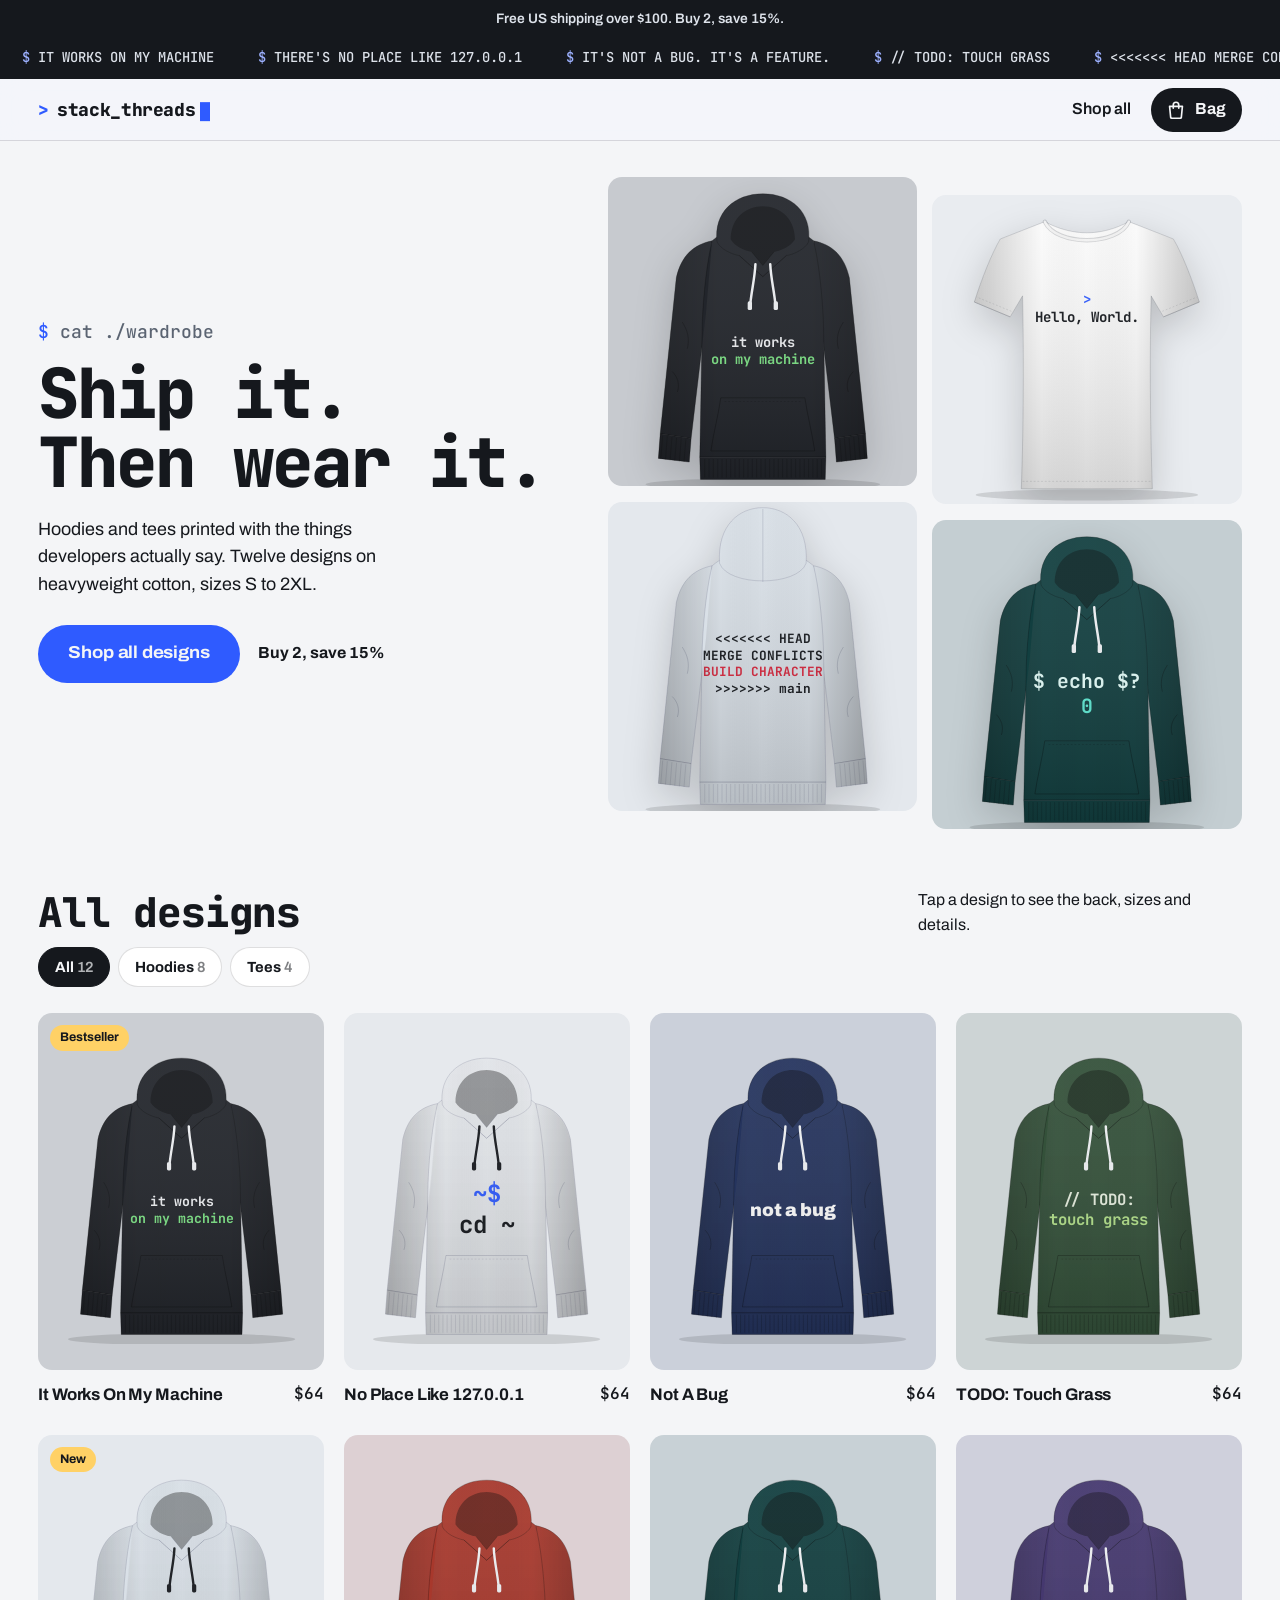
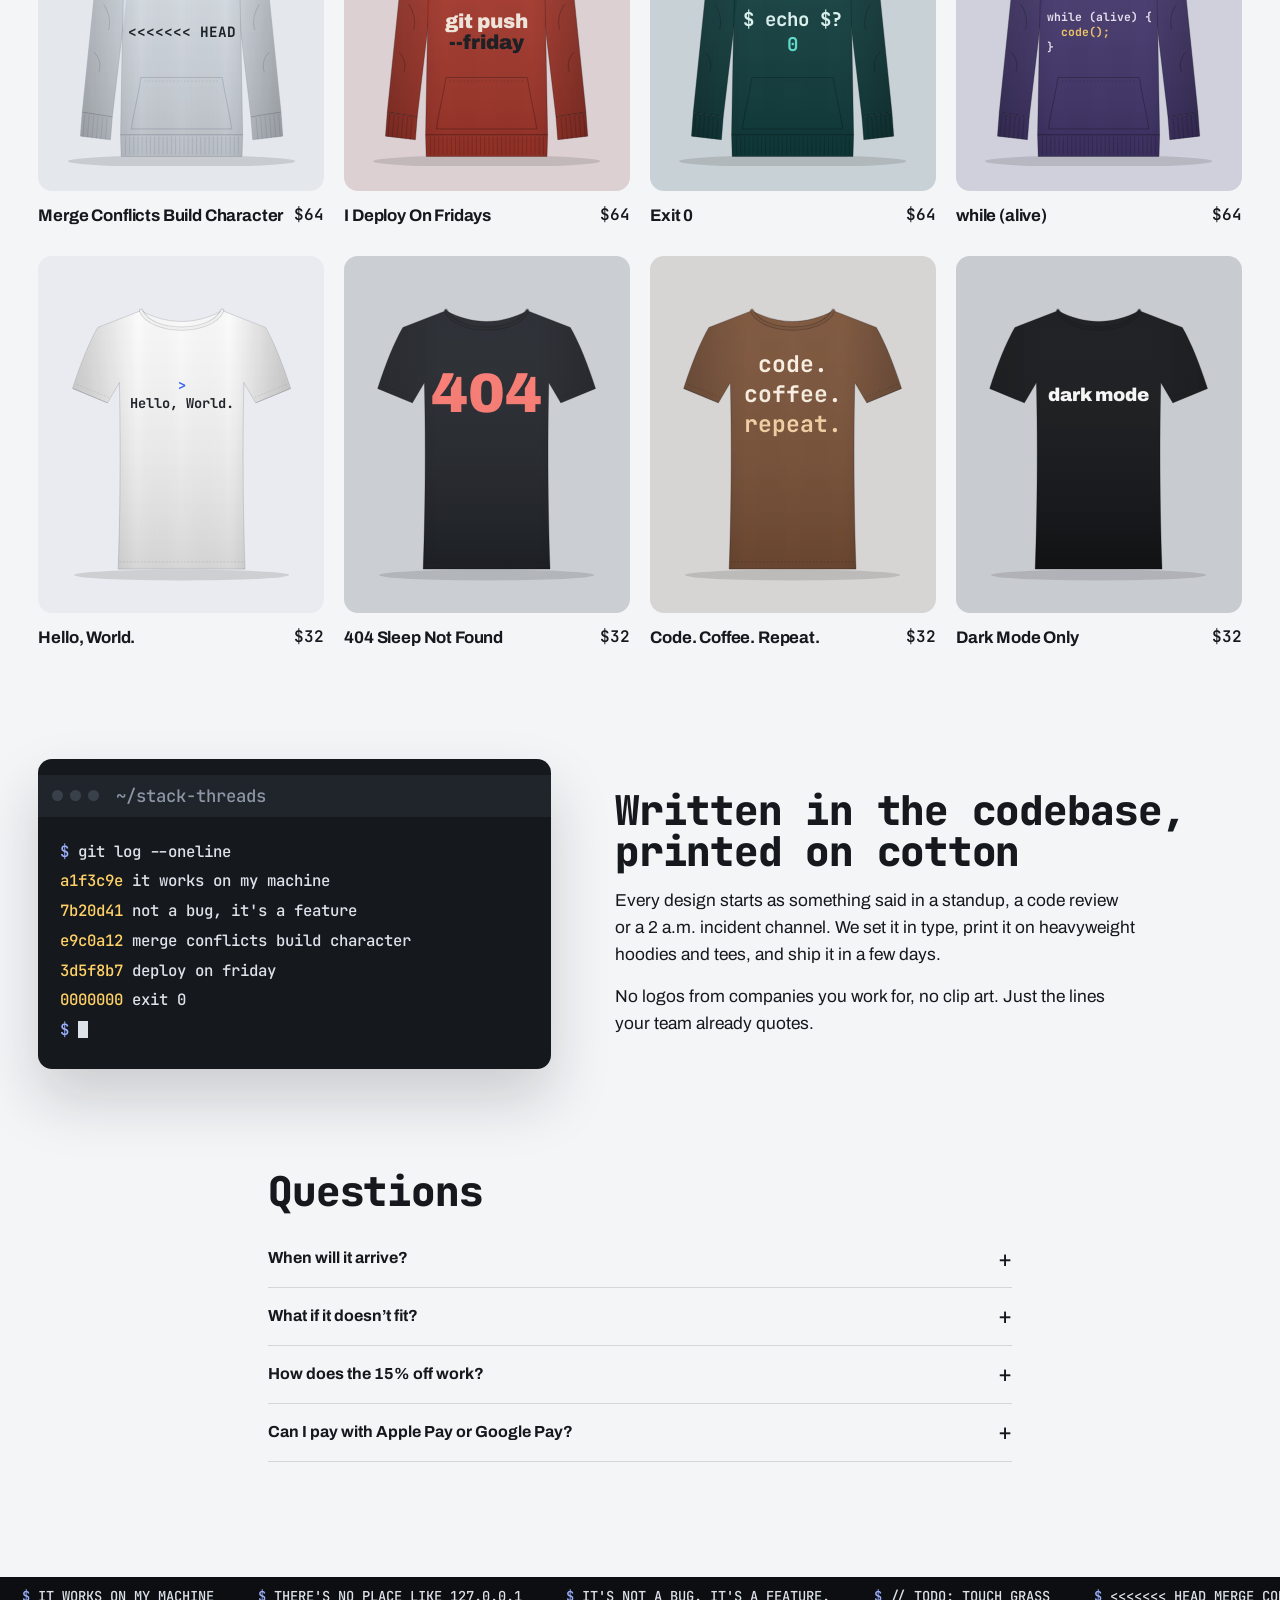
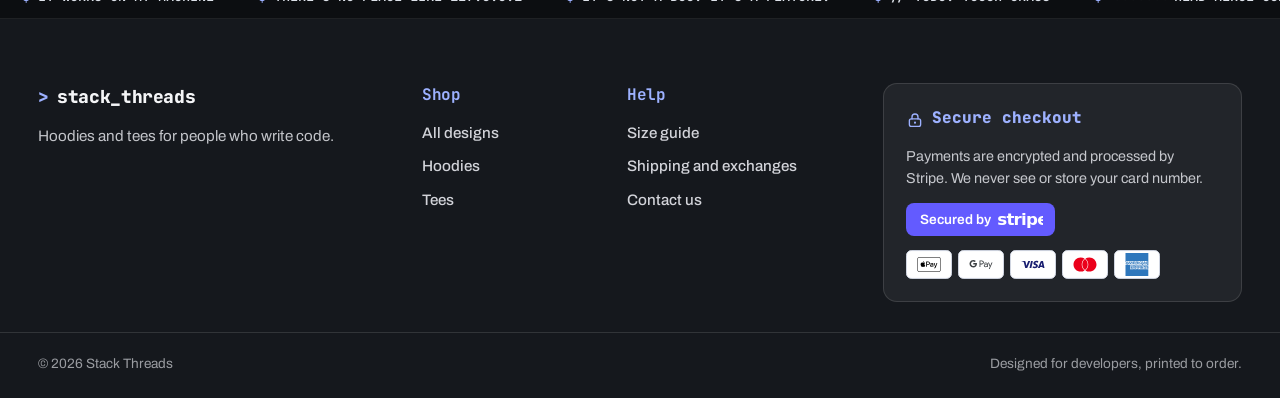
==== index.html @ 18d85f88 "Rebrand to Stack Threads: tech-quote hoodies and tees, code-editor look Co-Authored-By: Claude Opus " ====
<!doctype html>
<html lang="en">
<head>
<meta charset="utf-8">
<meta name="viewport" content="width=device-width, initial-scale=1, viewport-fit=cover">
<title>Stack Threads: hoodies and tees for people who write code</title>
<meta name="description" content="Hoodies and tees printed with the things developers actually say. It works on my machine, 127.0.0.1, exit 0 and more. Sizes S to 2XL. Buy 2, save 15%.">
<meta name="theme-color" content="#15181D">
<link rel="icon" href="assets/icon.svg" type="image/svg+xml">
<link rel="canonical" href="https://thedurancode.github.io/santa-claude/">
<meta property="og:type" content="website">
<meta property="og:site_name" content="Stack Threads">
<meta property="og:title" content="Stack Threads: hoodies and tees for people who write code">
<meta property="og:description" content="It works on my machine. There's no place like 127.0.0.1. Exit 0. Twelve designs on heavyweight hoodies and tees. Buy 2, save 15%.">
<meta property="og:url" content="https://thedurancode.github.io/santa-claude/">
<meta property="og:image" content="https://thedurancode.github.io/santa-claude/assets/og.png">
<meta property="og:image:width" content="1500">
<meta property="og:image:height" content="788">
<meta property="og:image:alt" content="Stack Threads hoodies and tees printed with developer quotes">
<meta name="twitter:card" content="summary_large_image">
<meta name="twitter:title" content="Stack Threads: hoodies and tees for people who write code">
<meta name="twitter:description" content="It works on my machine. There's no place like 127.0.0.1. Exit 0. Twelve designs on heavyweight hoodies and tees.">
<meta name="twitter:image" content="https://thedurancode.github.io/santa-claude/assets/og.png">
<link rel="preconnect" href="https://fonts.googleapis.com">
<link rel="preconnect" href="https://fonts.gstatic.com" crossorigin>
<link href="https://fonts.googleapis.com/css2?family=Archivo:wdth,wght@62..125,400..900&family=JetBrains+Mono:wght@400..800&display=swap" rel="stylesheet">
<link rel="stylesheet" href="css/shop.css?v=17">
<script src="js/shop-config.js?v=17"></script>
<script src="js/pixels.js?v=17"></script>
</head>
<body>

<a class="skip" href="#pdp">Skip to the shop</a>

<p class="announce"><span class="announce-text">Free US shipping over $100</span></p>
<div class="ticker" aria-hidden="true"><div class="ticker-run"></div></div>

<nav class="top" aria-label="Shop">
  <a class="top-mark" href="./" aria-label="Stack Threads home"><span class="mark-p" aria-hidden="true">&gt;</span>stack_threads<span class="mark-c" aria-hidden="true"></span></a>
  <a class="top-link" href="#all">Shop all</a>
  <button class="bag-btn" type="button" data-open-bag aria-label="Open bag">
    <svg viewBox="0 0 24 24" width="22" height="22" aria-hidden="true"><path d="M5 8h14l-1.2 12.2a1 1 0 0 1-1 .8H7.2a1 1 0 0 1-1-.8L5 8Z" fill="none" stroke="currentColor" stroke-width="1.8" stroke-linejoin="round"/><path d="M9 10V6.5a3 3 0 0 1 6 0V10" fill="none" stroke="currentColor" stroke-width="1.8" stroke-linecap="round"/></svg>
    <span>Bag</span><span class="bag-count" hidden>0</span>
  </button>
</nav>

<main>
  <!-- ───────── home ───────── -->
  <section class="hero" id="home" aria-labelledby="hero-h">
    <div class="hero-copy">
      <p class="hero-prompt" aria-hidden="true"><span>$</span> cat ./wardrobe</p>
      <h1 id="hero-h">Ship it.<br>Then wear it.</h1>
      <p>Hoodies and tees printed with the things developers actually say. Twelve designs on heavyweight cotton, sizes S to 2XL.</p>
      <div class="hero-cta">
        <a class="pill-btn hero-btn" href="#all">Shop all designs</a>
        <span class="hero-deal">Buy 2, save 15%</span>
      </div>
    </div>
    <div class="hero-pics" aria-hidden="true"></div>
  </section>

  <!-- ───────── product ───────── -->
  <section class="pdp" id="pdp" aria-label="Product" hidden>
    <a class="back-link" href="#all">← All designs</a>
    <div class="gallery">
      <div class="stage" role="button" tabindex="-1" aria-label="Turn it around">
        <div class="stage-seal" aria-hidden="true"></div>
        <div class="stage-art"></div>
        <p class="stage-hint" aria-hidden="true">Tap to see the back</p>
        <p class="stage-swipe" aria-hidden="true">Swipe for more designs</p>
      </div>
      <div class="views">
        <button class="view-btn" type="button" data-view="front" aria-pressed="true"></button>
        <button class="view-btn" type="button" data-view="back" aria-pressed="false"></button>
      </div>
    </div>

    <div class="info">
      <p class="pdp-badge" hidden></p>
      <h2 class="pdp-name"></h2>
      <p class="pdp-price"></p>
      <p class="pdp-blurb"></p>

      <div class="pick">
        <p class="pick-label">Design: <b class="swatch-name"></b></p>
        <div class="swatches" role="radiogroup" aria-label="Design"></div>
      </div>

      <div class="pick">
        <div class="pick-head"><p class="pick-label" id="size-label">Size</p><button class="guide-link" type="button">Size guide</button></div>
        <div class="sizes" role="radiogroup" aria-labelledby="size-label"></div>
        <p class="size-hint" role="alert" hidden>Pick a size first.</p>
      </div>

      <div class="add-row">
        <button class="add-btn" type="button"><span class="add-label">Add to bag</span></button>
        <button class="buy-now" type="button">Buy now</button>
      </div>

      <ul class="perks">
        <li class="bundle-note">Buy 2, save 15% on each</li>
        <li class="ship-note">Ships in 2–3 business days</li>
        <li class="ret-note">Free exchanges within 30 days</li>
      </ul>

      <div class="details"></div>
    </div>
  </section>

  <!-- ───────── all hoodies ───────── -->
  <section class="all" id="all" aria-labelledby="all-h">
    <div class="all-head">
      <h2 id="all-h">All designs</h2>
      <p>Tap a design to see the back, sizes and details.</p>
      <div class="filters" role="group" aria-label="Filter"></div>
    </div>
    <div class="grid"></div>
  </section>

  <!-- ───────── about ───────── -->
  <section class="about" aria-labelledby="about-h">
    <div class="term" aria-hidden="true">
      <p class="term-bar"><i></i><i></i><i></i><span>~/stack-threads</span></p>
      <pre><span class="c">$</span> git log --oneline
<span class="h">a1f3c9e</span> it works on my machine
<span class="h">7b20d41</span> not a bug, it's a feature
<span class="h">e9c0a12</span> merge conflicts build character
<span class="h">3d5f8b7</span> deploy on friday
<span class="h">0000000</span> exit 0
<span class="c">$</span> <span class="cur"></span></pre>
    </div>
    <div>
      <h2 id="about-h">Written in the codebase, printed on cotton</h2>
      <p>Every design starts as something said in a standup, a code review or a 2 a.m. incident channel. We set it in type, print it on heavyweight hoodies and tees, and ship it in a few days.</p>
      <p>No logos from companies you work for, no clip art. Just the lines your team already quotes.</p>
    </div>
  </section>

  <!-- ───────── questions ───────── -->
  <section class="faq" id="faq" aria-labelledby="faq-h">
    <h2 id="faq-h">Questions</h2>
    <details><summary>When will it arrive?</summary><p>Orders ship in 2–3 business days, and most US addresses get them 2–5 days after that. You’ll get tracking by email.</p></details>
    <details><summary>What if it doesn’t fit?</summary><p>Exchange it for another size free within 30 days. Reply to your order email and tell us the size you want.</p></details>
    <details><summary>How does the 15% off work?</summary><p>Put two or more items in your bag, any designs or sizes, and each one drops by 15%. The bag shows the new price right away.</p></details>
    <details><summary>Can I pay with Apple Pay or Google Pay?</summary><p>Yes. Checkout is run by Stripe and takes Apple Pay, Google Pay, Link and all major cards.</p></details>
  </section>
</main>

<footer class="foot">
  <div class="ticker foot-ticker" aria-hidden="true"><div class="ticker-run"></div></div>
  <div class="foot-inner">
    <div class="foot-brand">
      <a class="foot-mark" href="./"><span class="mark-p" aria-hidden="true">&gt;</span>stack_threads</a>
      <p>Hoodies and tees for people who write code.</p>
    </div>
    <nav class="foot-col" aria-label="Shop">
      <h2>Shop</h2>
      <a href="#all" data-filter="all">All designs</a>
      <a href="#all" data-filter="hoodie">Hoodies</a>
      <a href="#all" data-filter="tee">Tees</a>
    </nav>
    <nav class="foot-col" aria-label="Help">
      <h2>Help</h2>
      <button type="button" class="foot-guide">Size guide</button>
      <a href="#faq">Shipping and exchanges</a>
      <a href="mailto:emprezarioinc@gmail.com">Contact us</a>
    </nav>
    <div class="foot-secure">
      <p class="secure-head"><svg viewBox="0 0 24 24" width="18" height="18" aria-hidden="true"><rect x="4.5" y="10.5" width="15" height="10" rx="2.5" fill="none" stroke="currentColor" stroke-width="1.8"/><path d="M8 10.5V8a4 4 0 0 1 8 0v2.5" fill="none" stroke="currentColor" stroke-width="1.8" stroke-linecap="round"/><circle cx="12" cy="15.5" r="1.4" fill="currentColor"/></svg><span>Secure checkout</span></p>
      <p class="secure-sub">Payments are encrypted and processed by Stripe. We never see or store your card number.</p>
      <span class="stripe-mark"><span>Secured by</span><svg viewBox="0 0 60 25" width="46" height="19" role="img" aria-label="Stripe"><text x="0" y="20" font-family="Familjen Grotesk, system-ui, sans-serif" font-weight="700" font-size="22" letter-spacing="-1" fill="currentColor">stripe</text></svg></span>
      <div class="pay-badges" aria-label="Accepted payments"><img src="assets/pay/applepay-badge.svg" alt="Apple Pay" width="48" height="30" loading="lazy"><img src="assets/pay/googlepay-badge.svg" alt="Google Pay" width="48" height="30" loading="lazy"><img src="assets/pay/visa-badge.svg" alt="Visa" width="48" height="30" loading="lazy"><img src="assets/pay/mastercard-badge.svg" alt="Mastercard" width="48" height="30" loading="lazy"><img src="assets/pay/americanexpress-badge.svg" alt="American Express" width="48" height="30" loading="lazy"></div>
    </div>
  </div>
  <div class="foot-base">
    <p>© 2026 Stack Threads</p>
    <p>Designed for developers, printed to order.</p>
  </div>
</footer>

<!-- sticky add-to-bag on phones -->
<div class="sticky" aria-hidden="false">
  <div class="sticky-txt"><b class="sticky-name"></b><span class="sticky-price"></span></div>
  <button class="sticky-add" type="button">Add to bag</button>
</div>

<!-- ───────── bag drawer ───────── -->
<div class="bag" id="bag" hidden>
  <div class="bag-panel" tabindex="-1" role="dialog" aria-modal="true" aria-labelledby="bag-title">
    <div class="bag-head">
      <h2 class="bag-title" id="bag-title">Your bag</h2>
      <button class="bag-close" type="button" data-close aria-label="Close bag">
        <svg viewBox="0 0 24 24" width="22" height="22" aria-hidden="true"><path d="M6 6l12 12M18 6L6 18" stroke="currentColor" stroke-width="2" stroke-linecap="round"/></svg>
      </button>
    </div>

    <div class="bag-main">
      <div class="freeship" hidden><p class="freeship-text"></p><div class="freeship-track"><div class="freeship-fill"></div></div></div>
      <div class="bag-lines"></div>
      <div class="bag-foot" hidden>
        <p class="bag-saved" hidden><span>Bundle savings</span><b></b></p>
        <p class="bag-sum"><span>Total</span><b class="bag-total">$0</b></p>
        <button class="checkout-btn" type="button">Check out</button>
        <div class="pay-row" aria-label="Accepted payments"><img src="assets/pay/applepay-badge.svg" alt="Apple Pay" width="48" height="30" loading="lazy"><img src="assets/pay/googlepay-badge.svg" alt="Google Pay" width="48" height="30" loading="lazy"><img src="assets/pay/visa-badge.svg" alt="Visa" width="48" height="30" loading="lazy"><img src="assets/pay/mastercard-badge.svg" alt="Mastercard" width="48" height="30" loading="lazy"><img src="assets/pay/americanexpress-badge.svg" alt="American Express" width="48" height="30" loading="lazy"></div>
        <p class="bag-secure"><svg viewBox="0 0 24 24" width="18" height="18" aria-hidden="true"><rect x="4.5" y="10.5" width="15" height="10" rx="2.5" fill="none" stroke="currentColor" stroke-width="1.8"/><path d="M8 10.5V8a4 4 0 0 1 8 0v2.5" fill="none" stroke="currentColor" stroke-width="1.8" stroke-linecap="round"/><circle cx="12" cy="15.5" r="1.4" fill="currentColor"/></svg>Secure checkout. <span class="stripe-mark"><span>Secured by</span><svg viewBox="0 0 60 25" width="46" height="19" role="img" aria-label="Stripe"><text x="0" y="20" font-family="Familjen Grotesk, system-ui, sans-serif" font-weight="700" font-size="22" letter-spacing="-1" fill="currentColor">stripe</text></svg></span></p>
        <p class="bag-fine">Shipping and tax are added at checkout.</p>
      </div>
    </div>

    <!-- shown while the store isn't connected to payments yet -->
    <div class="hold" hidden>
      <form class="hold-form" novalidate>
        <button class="hold-back" type="button">Back to bag</button>
        <ol class="steps" aria-label="Checkout steps"><li aria-current="step">Your details</li><li>Payment</li></ol>
        <h3 class="hold-title">Your details</h3>
        <p class="hold-intro"></p>
        <p class="hold-sum"></p>
        <label>Full name<input name="name" autocomplete="name" autocapitalize="words" enterkeyhint="next" required></label>
        <label>Email<input name="email" type="email" autocomplete="email" inputmode="email" autocapitalize="off" spellcheck="false" enterkeyhint="go" required></label>
        <p class="hold-err" role="alert" hidden></p>
        <button class="checkout-btn hold-submit" type="submit"><svg viewBox="0 0 24 24" width="18" height="18" aria-hidden="true"><rect x="4.5" y="10.5" width="15" height="10" rx="2.5" fill="none" stroke="currentColor" stroke-width="2"/><path d="M8 10.5V8a4 4 0 0 1 8 0v2.5" fill="none" stroke="currentColor" stroke-width="2" stroke-linecap="round"/></svg><span class="hold-submit-label">Continue to payment</span></button>
        <div class="hold-express">
          <p>One tap on the next screen with</p>
          <div class="pay-row"><img src="assets/pay/applepay-badge.svg" alt="Apple Pay" width="48" height="30"><img src="assets/pay/googlepay-badge.svg" alt="Google Pay" width="48" height="30"><span class="link-badge">Link</span><img src="assets/pay/visa-badge.svg" alt="Visa" width="48" height="30"><img src="assets/pay/mastercard-badge.svg" alt="Mastercard" width="48" height="30"></div>
        </div>
      </form>
      <div class="hold-done" hidden tabindex="-1">
        <div class="done-seal" aria-hidden="true"><svg viewBox="0 0 24 24" width="34" height="34"><path d="M5 12.5l4.2 4.2L19 7" fill="none" stroke="currentColor" stroke-width="2.6" stroke-linecap="round" stroke-linejoin="round"/></svg></div>
        <h3 class="done-title">Thanks. Your order is held.</h3>
        <p class="done-text">We’ll email you a payment link within one business day. Nothing is charged until you pay.</p>
        <button class="pill-btn" type="button" data-close>Keep browsing</button>
      </div>
    </div>
  </div>
</div>

<!-- ───────── size guide ───────── -->
<dialog class="guide" id="size-guide" aria-labelledby="guide-h">
  <div class="guide-box">
    <div class="bag-head"><h2 id="guide-h">Size guide</h2><button class="bag-close" type="button" data-close aria-label="Close size guide"><svg viewBox="0 0 24 24" width="22" height="22" aria-hidden="true"><path d="M6 6l12 12M18 6L6 18" stroke="currentColor" stroke-width="2" stroke-linecap="round"/></svg></button></div>
    <p>Measured flat, in inches. For chest all the way around, double the width.</p>
    <table><thead><tr><th scope="col">Size</th><th scope="col">Chest width</th><th scope="col">Length</th></tr></thead><tbody></tbody></table>
    <p class="bag-fine">Between sizes? Go up for a roomier fit.</p>
  </div>
</dialog>

<div class="thanks" hidden role="dialog" aria-modal="true" aria-labelledby="thanks-h">
  <div class="thanks-card">
    <div class="thanks-body">
      <div class="thanks-top"><div class="thanks-check"><svg viewBox="0 0 24 24" width="28" height="28" aria-hidden="true"><path d="M5 12.5l4.2 4.2L19 7" fill="none" stroke="currentColor" stroke-width="2.8" stroke-linecap="round" stroke-linejoin="round"/></svg></div><p class="thanks-kicker"></p></div>
      <h2 id="thanks-h" tabindex="-1"></h2>
      <p class="thanks-lead"></p>
      <ul class="thanks-items"></ul>
      <p class="thanks-total"><span class="thanks-total-label">Total paid</span><b class="thanks-total-value"></b></p>
      <ol class="thanks-steps"></ol>
      <div class="thanks-actions"><button class="pill-btn primary thanks-close" type="button">Keep shopping</button></div>
      <p class="thanks-note">Questions about your order? Just reply to the receipt email.</p>
    </div>
  </div>
</div>

<div class="redirect" hidden><div class="redirect-box"><span class="spinner" aria-hidden="true"></span><p>Opening secure checkout…</p><p class="redirect-sub"><svg viewBox="0 0 24 24" width="18" height="18" aria-hidden="true"><rect x="4.5" y="10.5" width="15" height="10" rx="2.5" fill="none" stroke="currentColor" stroke-width="2"/><path d="M8 10.5V8a4 4 0 0 1 8 0v2.5" fill="none" stroke="currentColor" stroke-width="2" stroke-linecap="round"/></svg>Secured by Stripe</p></div></div>

<script src="js/shop.js?v=17"></script>
</body>
</html>
---- css/shop.css ----
/* Stack Threads: hoodies and tees for people who write code.
   Cool paper, graphite ink and one electric blue for buying. JetBrains Mono
   sets headings and the logo, Archivo does the reading. The one loud thing is
   the quote ticker: a terminal strip of every design's line, running past.
   (Variable names are historical: --green is the ink, --red the action colour.) */

:root {
  --blush: #F4F5F7;          /* page */
  --paper: #E6E9EE;          /* panels */
  --green: #15181D;          /* graphite: text, primary */
  --green-deep: #0C0E11;
  --red: #2F5BFF;            /* electric blue: buy buttons, focus */
  --red-dark: #1E45E0;
  --maize: #FFD166;          /* badge yellow */
  --lime: #9DB1FF;           /* soft blue on dark */
  --line: rgba(21, 24, 29, .14);
  --font: "Archivo", system-ui, sans-serif;
  --display: "JetBrains Mono", ui-monospace, monospace;
  --pix: "JetBrains Mono", ui-monospace, monospace;
  --gutter: clamp(16px, 3vw, 44px);
  --r: 14px;
  --seal: polygon(50% 0%, 59.01% 4.69%, 69.13% 3.81%, 75.67% 11.59%, 85.36% 14.64%, 88.41% 24.33%, 96.19% 30.87%, 95.31% 40.99%, 100% 50%, 95.31% 59.01%, 96.19% 69.13%, 88.41% 75.67%, 85.36% 85.36%, 75.67% 88.41%, 69.13% 96.19%, 59.01% 95.31%, 50% 100%, 40.99% 95.31%, 30.87% 96.19%, 24.33% 88.41%, 14.64% 85.36%, 11.59% 75.67%, 3.81% 69.13%, 4.69% 59.01%, 0% 50%, 4.69% 40.99%, 3.81% 30.87%, 11.59% 24.33%, 14.64% 14.64%, 24.33% 11.59%, 30.87% 3.81%, 40.99% 4.69%);
}

*, *::before, *::after { box-sizing: border-box; }
html { -webkit-text-size-adjust: 100%; overflow-x: clip; scroll-padding-top: 76px; }
html.locked { overflow: hidden; }
body { margin: 0; font-family: var(--font); font-size: 1rem; line-height: 1.55; color: var(--green); background: var(--blush); }
h1, h2, h3, p, ul { margin: 0; padding: 0; }
ul { list-style: none; }
a { color: inherit; }
button { font: inherit; color: inherit; background: none; border: 0; padding: 0; cursor: pointer; }
svg { display: block; }
img { display: block; max-width: 100%; height: auto; }
:focus-visible { outline: 3px solid var(--red); outline-offset: 3px; border-radius: 8px; }
.skip { position: absolute; left: -999px; top: 8px; z-index: 100; background: var(--green); color: var(--blush); padding: 10px 16px; border-radius: 99px; }
.skip:focus { left: 8px; }

/* ───────── bars ───────── */
.announce { background: var(--green); color: var(--lime); text-align: center; font-weight: 600; font-size: .86rem; padding: 8px var(--gutter); }
.top { position: sticky; top: 0; z-index: 30; display: flex; align-items: center; gap: 20px; height: 62px; padding: 0 var(--gutter); background: rgba(243, 245, 250, .92); backdrop-filter: blur(12px); -webkit-backdrop-filter: blur(12px); border-bottom: 1px solid var(--line); }
.top-mark { display: inline-flex; align-items: center; gap: 10px; font-family: var(--pix); font-weight: 700; font-size: 1.15rem; text-decoration: none; margin-right: auto; }
.top-hat svg { display: block; }
.knit-band { height: 52px; background-color: var(--green); background-repeat: repeat-x; background-position: center; }
@media (max-width: 560px) { .knit-band { height: 52px; } }
.top-link { font-weight: 600; text-decoration: none; }
.top-link:hover { text-decoration: underline; text-underline-offset: 4px; }
.bag-btn { display: inline-flex; align-items: center; gap: 8px; height: 44px; padding: 0 16px 0 14px; border-radius: 99px; background: var(--green); color: var(--blush); font-weight: 700; }
.bag-count { display: inline-grid; place-items: center; min-width: 22px; height: 22px; padding: 0 6px; border-radius: 99px; background: var(--maize); color: var(--green); font-size: .8rem; font-weight: 800; }
.bag-count[hidden] { display: none; }
@media (max-width: 560px) { .top-link { display: none; } .bag-btn span:not(.bag-count) { display: none; } .bag-btn { padding: 0 12px; } }

/* ───────── product ───────── */
.pdp { max-width: 1320px; margin: 0 auto; padding: clamp(14px, 3vw, 44px) var(--gutter) clamp(50px, 7vw, 100px); display: grid; grid-template-columns: minmax(0, 1.15fr) minmax(0, .85fr); gap: clamp(24px, 5vw, 80px); align-items: start; }
.gallery { position: sticky; top: 80px; }
.stage { --tint: var(--green); position: relative; aspect-ratio: 1 / 1.02; border-radius: calc(var(--r) * 1.4); background: linear-gradient(color-mix(in srgb, var(--tint) 22%, #1E2654), #161C40 70%); transition: background .5s; overflow: hidden; cursor: pointer; display: grid; place-items: center; -webkit-tap-highlight-color: transparent; }
.stage-seal { position: absolute; inset: 0; background-image: linear-gradient(var(--lime), var(--lime)), linear-gradient(var(--lime), var(--lime)), linear-gradient(#fff, #fff); background-size: 4px 4px, 6px 6px, 5px 5px; background-repeat: no-repeat; opacity: 0; }
.stage::before, .stage::after { content: ""; position: absolute; inset: -40px 0 0; pointer-events: none; background-image: radial-gradient(#fff 0 0); background-size: 5px 5px; -webkit-mask: none; }
.stage::before { background: radial-gradient(circle at 3px 3px, rgba(255,255,255,.85) 2px, transparent 2.6px) 0 0 / 53px 47px; clip-path: inset(0); opacity: .9; animation: snow 9s linear infinite; }
.stage::after { background: radial-gradient(circle at 4px 4px, rgba(185,220,244,.9) 2.6px, transparent 3.2px) 21px 13px / 83px 71px; animation: snow 14s linear infinite; }
@keyframes snow { to { background-position-y: 470px; } }
.stage-art { position: relative; z-index: 1; width: 72%; margin-top: -4%; }
.stage-art .hoodie-svg { width: 100%; height: auto; filter: drop-shadow(0 18px 26px rgba(0, 0, 0, .35)); }
.stage-art.swap { animation: swap .5s cubic-bezier(.2, .8, .2, 1); }
.stage-hint { position: absolute; z-index: 1; bottom: 14px; left: 0; right: 0; text-align: center; font-size: .82rem; font-weight: 600; color: var(--blush); opacity: .7; }
@keyframes swap { from { transform: perspective(900px) rotateY(-70deg) scale(.94); opacity: 0; } to { transform: none; opacity: 1; } }
@keyframes turn { to { rotate: 360deg; } }
.views { display: flex; gap: 10px; margin-top: 12px; }
.view-btn { width: 86px; padding: 6px 6px 8px; border-radius: 16px; background: var(--paper); border: 2px solid transparent; font-size: .78rem; font-weight: 600; text-align: center; }
.view-btn[aria-pressed="true"] { border-color: var(--green); }
.view-btn svg { width: 100%; height: auto; }

.info { padding-top: clamp(0px, 1vw, 16px); }
.pdp-badge { display: inline-block; margin-bottom: 10px; padding: 4px 12px; border-radius: 99px; background: var(--maize); font-weight: 700; font-size: .82rem; }
.pdp-badge[hidden] { display: none; }
.pdp-name { font-family: var(--display); font-stretch: 112%; font-weight: 850; font-size: clamp(2rem, 4vw, 3.3rem); line-height: 1; letter-spacing: -0.035em; text-wrap: balance; }
.pdp-price { margin-top: 12px; font-weight: 700; font-size: 1.5rem; }
.pdp-blurb { margin-top: 12px; max-width: 42ch; font-size: 1.06rem; }

.pick { margin-top: 26px; }
.pick-head { display: flex; justify-content: space-between; align-items: baseline; }
.pick-label { font-weight: 600; margin-bottom: 10px; }
.pick-label b { font-weight: 800; }
.guide-link { font-weight: 600; font-size: .92rem; text-decoration: underline; text-underline-offset: 3px; }
.swatches { display: flex; gap: 10px; overflow-x: auto; scroll-snap-type: x proximity; padding: 4px 4px 10px; margin: -4px -4px 0; scrollbar-width: thin; }
.swatch { flex: none; width: 64px; height: 64px; overflow: hidden; scroll-snap-align: start; border-radius: 12px; background: var(--c); box-shadow: inset 0 0 0 1px rgba(0, 0, 0, .12); outline: 2px solid transparent; outline-offset: 3px; transition: outline-color .15s, transform .15s; }
.swatch:hover { transform: scale(1.06); }
.swatch[aria-checked="true"] { outline-color: var(--green); }
.sizes { display: grid; grid-template-columns: repeat(5, 1fr); gap: 8px; }
.size { height: 52px; border-radius: 14px; border: 1.5px solid var(--line); background: #fff; font-weight: 700; font-size: 1.02rem; transition: border-color .15s, background .15s, color .15s; }
.size:hover { border-color: var(--green); }
.size[aria-checked="true"] { background: var(--green); border-color: var(--green); color: var(--blush); }
.sizes.nudge { animation: nudge .45s; }
@keyframes nudge { 20%, 60% { transform: translateX(-6px); } 40%, 80% { transform: translateX(6px); } }
.size-hint { margin-top: 8px; color: var(--red-dark); font-weight: 700; }

.add-row { display: grid; grid-template-columns: 1fr; gap: 10px; margin-top: 26px; }
.add-btn, .checkout-btn, .sticky-add { height: 60px; border-radius: 99px; background: var(--red); color: #fff; font-weight: 800; font-size: 1.1rem; letter-spacing: -0.01em; text-align: center; transition: background .15s, transform .1s; }
.add-btn:hover, .checkout-btn:hover, .sticky-add:hover { background: var(--red-dark); }
.add-btn:active, .checkout-btn:active, .sticky-add:active { transform: scale(.98); }
.buy-now { height: 56px; border-radius: 99px; border: 2px solid var(--green); font-weight: 800; font-size: 1.05rem; text-align: center; transition: background .15s, color .15s; }
.buy-now:hover { background: var(--green); color: var(--blush); }

.perks { margin-top: 22px; display: grid; gap: 10px; }
.perks li { display: flex; gap: 12px; align-items: center; font-weight: 600; }
.perks li::before { content: ""; flex: none; width: 12px; height: 12px; background: var(--maize); box-shadow: 0 0 0 2px var(--blush), 0 0 0 4px var(--maize); }
.perks li:first-child::before { background: var(--red); }

.details { margin-top: 26px; border-top: 1px solid var(--line); }
details { border-bottom: 1px solid var(--line); }
summary { list-style: none; cursor: pointer; display: flex; justify-content: space-between; align-items: center; padding: 16px 0; font-weight: 700; }
summary::-webkit-details-marker { display: none; }
summary::after { content: "+"; font-size: 1.4rem; font-weight: 500; line-height: 1; transition: rotate .2s; }
details[open] summary::after { rotate: 45deg; }
details p { padding: 0 0 18px; max-width: 60ch; }

/* ───────── all hoodies ───────── */
.all { max-width: 1320px; margin: 0 auto; padding: 0 var(--gutter) clamp(60px, 8vw, 120px); }
.all-head { display: flex; flex-wrap: wrap; justify-content: space-between; align-items: end; gap: 10px 30px; margin-bottom: 26px; }
.all h2, .about h2, .faq h2 { font-family: var(--display); font-stretch: 112%; font-weight: 850; font-size: clamp(1.8rem, 3.6vw, 3rem); line-height: 1; letter-spacing: -0.035em; }
.all-head p { max-width: 36ch; }
.grid { display: grid; grid-template-columns: repeat(4, minmax(0, 1fr)); gap: clamp(12px, 1.6vw, 22px); }
.card { position: relative; }
.card-pic { position: relative; display: block; width: 100%; aspect-ratio: 4 / 5; border-radius: var(--r); background: color-mix(in srgb, var(--tint) 14%, var(--paper)); overflow: hidden; }
.card-pic > span:not(.card-badge) { position: absolute; inset: 8% 6%; display: grid; place-items: center; transition: opacity .35s, transform .5s cubic-bezier(.2, .8, .2, 1); }
.card-pic svg { width: 100%; height: auto; }
.card-back { opacity: 0; transform: scale(.96); }
@media (hover: hover) { .card:hover .card-front { opacity: 0; } .card:hover .card-back { opacity: 1; transform: none; } }
.card.is-current .card-pic { box-shadow: inset 0 0 0 2.5px var(--green); }
.card-badge { position: absolute; top: 12px; left: 12px; padding: 3px 10px; border-radius: 99px; background: var(--maize); font-size: .78rem; font-weight: 700; }
.card-row { display: flex; justify-content: space-between; gap: 10px; margin-top: 12px; font-weight: 700; }
.card-row h3 { font-size: 1.05rem; }
.quick { display: grid; grid-template-columns: repeat(5, 1fr); gap: 5px; margin-top: 10px; }
.quick button { height: 38px; border-radius: 10px; border: 1.5px solid var(--line); background: #fff; font-weight: 700; font-size: .85rem; transition: border-color .15s, background .15s, color .15s; }
.quick button:hover { border-color: var(--green); }
.quick button.done { background: var(--green); color: var(--blush); border-color: var(--green); }

/* ───────── about ───────── */
.about { max-width: 1320px; margin: 0 auto clamp(60px, 8vw, 120px); padding: 0 var(--gutter); display: grid; grid-template-columns: minmax(0, .9fr) minmax(0, 1.1fr); gap: clamp(24px, 5vw, 80px); align-items: center; }
.about-art { aspect-ratio: 5 / 4; border-radius: calc(var(--r) * 1.4); background-color: var(--green); background-repeat: repeat; background-position: center; image-rendering: pixelated; }
.about p { margin-top: 16px; max-width: 52ch; font-size: 1.08rem; }
.pill-btn { display: inline-flex; align-items: center; justify-content: center; height: 50px; padding: 0 24px; margin-top: 24px; border-radius: 99px; background: var(--green); color: var(--blush); font-weight: 700; text-decoration: none; }
.pill-btn.ghost { background: none; color: var(--green); box-shadow: inset 0 0 0 2px var(--green); }
.pill-btn.small { height: 40px; padding: 0 16px; margin: 0; font-size: .92rem; }

/* ───────── faq + footer ───────── */
.faq { max-width: 820px; margin: 0 auto; padding: 0 var(--gutter) clamp(70px, 9vw, 130px); }
.faq h2 { margin-bottom: 18px; }
.foot-placeholder {}

/* ───────── sticky bar (phones) ───────── */
.sticky { position: fixed; z-index: 25; left: 10px; right: 10px; bottom: calc(10px + env(safe-area-inset-bottom)); display: none; align-items: center; gap: 14px; padding: 8px 8px 8px 18px; border-radius: 99px; background: var(--green); color: var(--blush); box-shadow: 0 12px 30px rgba(14, 18, 48, .35); transform: translateY(140%); transition: transform .35s cubic-bezier(.2, .8, .2, 1); }
.sticky.on { transform: none; }
.sticky-txt { flex: 1; min-width: 0; display: flex; flex-direction: column; line-height: 1.2; }
.sticky-name { white-space: nowrap; overflow: hidden; text-overflow: ellipsis; }
.sticky-price { font-size: .9rem; opacity: .8; }
.sticky-add { height: 50px; padding: 0 24px; font-size: 1rem; }

/* ───────── bag drawer ───────── */
.bag { position: fixed; inset: 0; z-index: 60; background: rgba(14, 18, 48, 0); transition: background .3s; }
.bag.open { background: rgba(14, 18, 48, .45); }
.bag-panel { position: absolute; top: 0; right: 0; bottom: 0; width: min(440px, 100%); display: flex; flex-direction: column; background: var(--blush); transform: translateX(100%); transition: transform .32s cubic-bezier(.2, .8, .2, 1); }
.bag.open .bag-panel { transform: none; }
.bag-head { display: flex; justify-content: space-between; align-items: center; padding: 16px 20px; border-bottom: 1px solid var(--line); }
.bag-title, .bag-head h2 { font-family: var(--display); font-stretch: 112%; font-weight: 800; font-size: 1.35rem; letter-spacing: -0.02em; }
.bag-close { display: grid; place-items: center; width: 44px; height: 44px; border-radius: 50%; }
.bag-close:hover { background: var(--paper); }
.bag-main { flex: 1; display: flex; flex-direction: column; min-height: 0; }
.bag-main[hidden] { display: none; }
.freeship { padding: 14px 20px; border-bottom: 1px solid var(--line); font-weight: 600; font-size: .92rem; }
.freeship[hidden] { display: none; }
.freeship-track { height: 8px; margin-top: 8px; border-radius: 99px; background: var(--paper); overflow: hidden; }
.freeship-fill { height: 100%; width: 0; border-radius: 99px; background: var(--maize); transition: width .5s cubic-bezier(.2, .8, .2, 1); }
.freeship.done .freeship-fill { background: var(--green); }
.bag-lines { flex: 1; overflow-y: auto; overscroll-behavior: contain; padding: 6px 20px; }
.line, .upsell { display: grid; grid-template-columns: 78px 1fr auto; gap: 14px; align-items: center; padding: 14px 0; border-bottom: 1px solid var(--line); }
.line-pic { aspect-ratio: 1; border-radius: 14px; background: color-mix(in srgb, var(--tint) 14%, var(--paper)); display: grid; place-items: center; padding: 6px; }
.line-pic svg { width: 100%; height: auto; }
.line-name { font-weight: 700; }
.line-meta { font-size: .88rem; opacity: .75; }
.line-price { display: grid; justify-items: end; gap: 2px; }
.line-price s { font-size: .85rem; opacity: .55; }
.line-rm { font-size: .82rem; text-decoration: underline; text-underline-offset: 3px; opacity: .7; margin-top: 6px; }
.stepper { display: inline-flex; align-items: center; margin-top: 8px; border: 1.5px solid var(--line); border-radius: 99px; }
.stepper button { width: 34px; height: 34px; font-size: 1.1rem; font-weight: 700; border-radius: 50%; }
.stepper span { min-width: 22px; text-align: center; font-weight: 700; }
.upsell { margin-top: 8px; padding: 12px; border: 0; border-radius: 18px; background: #fff; grid-template-columns: 62px 1fr auto; }
.upsell p { font-size: .92rem; line-height: 1.35; }
.bag-empty { display: grid; justify-items: start; gap: 4px; padding: 30px 0; font-size: 1.1rem; }
.bag-foot { padding: 16px 20px calc(16px + env(safe-area-inset-bottom)); border-top: 1px solid var(--line); background: var(--blush); }
.bag-foot[hidden] { display: none; }
.bag-saved, .bag-sum { display: flex; justify-content: space-between; font-weight: 700; }
.bag-saved { color: var(--red-dark); font-size: .95rem; margin-bottom: 4px; }
.bag-saved[hidden] { display: none; }
.bag-sum { font-size: 1.2rem; margin-bottom: 12px; }
.checkout-btn { width: 100%; }
.pay-row { display: flex; flex-wrap: wrap; justify-content: center; gap: 6px; margin-top: 12px; }
.pay-row span { padding: 3px 9px; border-radius: 6px; border: 1px solid var(--line); background: #fff; font-size: .74rem; font-weight: 700; }
.bag-fine { margin-top: 10px; text-align: center; font-size: .82rem; opacity: .7; }

/* hold form + thank-you */
.hold { flex: 1; overflow-y: auto; padding: 18px 20px calc(24px + env(safe-area-inset-bottom)); }
.hold[hidden] { display: none; }
.hold-back { font-weight: 600; font-size: .92rem; text-decoration: underline; text-underline-offset: 3px; margin-bottom: 14px; }
.hold h3 { font-family: var(--display); font-stretch: 112%; font-weight: 850; font-size: 1.7rem; line-height: 1.05; letter-spacing: -0.03em; }
.hold-form > p { margin-top: 8px; }
.hold-sum { padding: 10px 14px; margin: 14px 0 4px !important; border-radius: 12px; background: var(--paper); font-weight: 600; font-size: .92rem; }
.hold label { display: grid; gap: 6px; margin-top: 14px; font-weight: 600; font-size: .92rem; }
.hold input { height: 52px; padding: 0 14px; border-radius: 14px; border: 1.5px solid var(--line); background: #fff; font: inherit; font-size: 1rem; color: var(--green); }
.hold input:focus { outline: none; border-color: var(--green); box-shadow: 0 0 0 3px rgba(22, 28, 64, .12); }
.hold-two { display: grid; grid-template-columns: minmax(0, 1fr) minmax(0, 1fr); gap: 12px; }
.hold-two input { min-width: 0; width: 100%; }
.hold .checkout-btn { margin-top: 20px; }
.hold-err { margin-top: 12px; color: var(--red-dark); font-weight: 600; }
.hold-done { display: grid; justify-items: start; gap: 12px; padding-top: 30px; }
.hold-done[hidden] { display: none; }
.done-seal { display: grid; place-items: center; width: 76px; height: 76px; border-radius: 12px; background: var(--lime); color: var(--green); animation: pop .5s cubic-bezier(.2, 1.4, .4, 1); }
@keyframes pop { from { transform: scale(.4) rotate(-40deg); opacity: 0; } }

/* size guide */
.guide { width: min(460px, calc(100% - 24px)); padding: 0; border: 0; border-radius: var(--r); background: var(--blush); color: var(--green); box-shadow: 0 30px 80px rgba(14, 18, 48, .35); }
.guide::backdrop { background: rgba(14, 18, 48, .45); }
.guide-box > p { padding: 14px 20px 0; }
.guide table { width: calc(100% - 40px); margin: 14px 20px 0; border-collapse: collapse; }
.guide th, .guide td { padding: 10px 6px; text-align: left; border-bottom: 1px solid var(--line); }
.guide thead th { font-size: .85rem; opacity: .7; }
.guide .bag-fine { padding-bottom: 20px; }

/* ───────── layout: tablet and phone ───────── */
@media (max-width: 980px) {
  .grid { grid-template-columns: repeat(2, minmax(0, 1fr)); }
}
@media (max-width: 820px) {
  .pdp { grid-template-columns: minmax(0, 1fr); padding-top: 10px; }
  .gallery { position: static; }
  .stage { border-radius: var(--r); aspect-ratio: 1 / .86; }
  .stage-art { width: 62%; }
  .views { display: none; }
  .stage-hint { bottom: 10px; }
  .about { grid-template-columns: 1fr; }
  .about-art { aspect-ratio: 2 / 1; }
  .sticky { display: flex; }
  .foot { padding-bottom: calc(90px + env(safe-area-inset-bottom)); }
}
@media (min-width: 821px) {
  .add-row { grid-template-columns: 1.4fr 1fr; }
}
@media (max-width: 420px) {
  .grid { gap: 10px; }
  .quick { gap: 4px; }
  .quick button { height: 36px; font-size: .8rem; }
  .card-row { flex-direction: column; gap: 0; }
}
@media (prefers-reduced-motion: reduce) {
  *, *::before, *::after { animation: none !important; transition: none !important; }
}
.bag-panel:focus { outline: none; }

/* ───────── product photos ───────── */
.swatch img { width: 100%; height: 100%; object-fit: cover; }
.stage.photo { aspect-ratio: 1; background: var(--paper); }
.stage.photo::before, .stage.photo::after { display: none; }
.stage.photo .stage-art { width: 100%; height: 100%; margin: 0; }
.stage.photo .stage-art img { width: 100%; height: 100%; object-fit: cover; }
.stage.one-side { cursor: default; }
.stage.one-side .stage-hint { display: none; }
.stage-swipe { display: none; }
@media (max-width: 820px) {
  .stage.photo { aspect-ratio: 1; }
  .stage.photo .stage-swipe { display: block; position: absolute; bottom: 10px; left: 50%; translate: -50% 0; padding: 4px 12px; border-radius: 99px; background: rgba(22, 28, 64, .72); color: var(--blush); font-size: .8rem; font-weight: 600; white-space: nowrap; }
}
.card.photo .card-pic { aspect-ratio: 1; background: var(--paper); }
.card.photo .card-pic > span:not(.card-badge) { inset: 0; }
.card.photo .card-pic img { width: 100%; height: 100%; object-fit: cover; transition: transform .5s cubic-bezier(.2, .8, .2, 1); }
@media (hover: hover) { .card.photo:hover .card-front { opacity: 1; } .card.photo:hover .card-pic img { transform: scale(1.04); } }
.card[hidden] { display: none; }
.line-pic img { width: 100%; height: 100%; object-fit: cover; border-radius: 10px; }
.line-pic:has(img) { padding: 0; overflow: hidden; }

/* filters */
.all-head { align-items: center; }
.filters { display: flex; flex-wrap: wrap; gap: 8px; width: 100%; }
.filters button { height: 40px; padding: 0 16px; border-radius: 99px; border: 1.5px solid var(--line); background: #fff; font-weight: 700; font-size: .92rem; }
.filters button span { opacity: .55; font-weight: 600; }
.filters button[aria-pressed="true"] { background: var(--green); border-color: var(--green); color: var(--blush); }
.filters button[aria-pressed="true"] span { opacity: .7; }
.views[hidden] { display: none; }
.stage.photo .stage-art { position: absolute; inset: 0; }
.stage.photo .stage-art.swap { animation: fadein .35s ease; }
@keyframes fadein { from { opacity: 0; } }
.info, .gallery { min-width: 0; }

/* ───────── home hero ───────── */
.hero { max-width: 1320px; margin: clamp(14px, 3vw, 36px) auto clamp(44px, 6vw, 90px); padding: 0 var(--gutter); display: grid; grid-template-columns: minmax(0, .9fr) minmax(0, 1.1fr); gap: clamp(24px, 4vw, 64px); align-items: center; }
.hero[hidden], .pdp[hidden] { display: none; }
.hero h1 { font-family: var(--display); font-stretch: 118%; font-weight: 900; font-size: clamp(3rem, 7.4vw, 6.6rem); line-height: .9; letter-spacing: -0.045em; }
.hero-copy p { margin-top: 18px; max-width: 34ch; font-size: clamp(1.05rem, 1.4vw, 1.25rem); }
.hero-cta { display: flex; flex-wrap: wrap; align-items: center; gap: 12px 18px; margin-top: 26px; }
.hero-btn { margin: 0; height: 58px; padding: 0 30px; background: var(--red); font-size: 1.08rem; }
.hero-btn:hover { background: var(--red-dark); }
.hero-deal { font-weight: 700; }
.hero-pics { display: grid; grid-template-columns: 1fr 1fr; gap: clamp(8px, 1.2vw, 16px); }
.hero-pics a { display: block; border-radius: var(--r); overflow: hidden; aspect-ratio: 1; background: var(--paper); }
.hero-pics a:nth-child(1) { rotate: -2deg; }
.hero-pics a:nth-child(2) { rotate: 2deg; translate: 0 14px; }
.hero-pics a:nth-child(3) { rotate: 1.5deg; }
.hero-pics a:nth-child(4) { rotate: -1.5deg; translate: 0 14px; }
.hero-pics img { width: 100%; height: 100%; object-fit: cover; transition: transform .5s cubic-bezier(.2, .8, .2, 1); }
@media (hover: hover) { .hero-pics a:hover img { transform: scale(1.05); } }
.back-link { grid-column: 1 / -1; justify-self: start; font-weight: 700; text-decoration: none; padding: 6px 0; margin-bottom: calc(14px - clamp(24px, 5vw, 80px)); }
.back-link:hover { text-decoration: underline; text-underline-offset: 4px; }
@media (max-width: 820px) {
  .hero { grid-template-columns: minmax(0, 1fr); margin-top: 18px; }
  .hero-pics { order: -1; }
}

/* ───────── footer ───────── */
.foot { background: var(--green); color: var(--blush); font-size: .95rem; padding: 0; }
.foot-knit { height: 52px; background-repeat: repeat-x; background-position: center; }
.foot-inner { max-width: 1320px; margin: 0 auto; padding: clamp(40px, 5vw, 70px) var(--gutter) 30px; display: grid; grid-template-columns: minmax(0, 1.3fr) minmax(0, .6fr) minmax(0, .8fr) minmax(0, 1.4fr); gap: 36px clamp(24px, 4vw, 60px); }
.foot-mark { display: inline-flex; align-items: center; gap: 10px; font-family: var(--pix); font-weight: 700; font-size: 1.25rem; text-decoration: none; }
.foot-hat svg rect[fill="#161C40"] { fill: #F3F5FA; }
.foot-brand p { margin-top: 14px; max-width: 34ch; color: rgba(243, 245, 250, .78); }
.foot-brand .foot-cut { color: var(--maize); font-weight: 600; }
.foot-col { display: grid; align-content: start; gap: 10px; }
.foot-col h2, .foot-secure .secure-head span { font-family: var(--display); font-stretch: 112%; font-weight: 800; font-size: 1rem; color: var(--lime); margin-bottom: 4px; }
.foot-col a, .foot-col button { color: rgba(243, 245, 250, .85); text-decoration: none; font-weight: 500; text-align: left; }
.foot-col a:hover, .foot-col button:hover { color: #fff; text-decoration: underline; text-underline-offset: 4px; }
.foot-secure { padding: 22px; border-radius: var(--r); background: rgba(255, 255, 255, .06); border: 1px solid rgba(255, 255, 255, .12); align-self: start; }
.secure-head { display: flex; align-items: center; gap: 8px; color: var(--lime); }
.secure-head span { margin: 0; }
.secure-sub { margin-top: 10px; color: rgba(243, 245, 250, .78); font-size: .9rem; }
.stripe-mark { display: inline-flex; align-items: center; gap: 6px; margin-top: 14px; padding: 6px 12px 6px 14px; border-radius: 8px; background: #635BFF; color: #fff; font-weight: 600; font-size: .85rem; }
.stripe-mark svg { display: block; }
.pay-badges, .pay-row { display: flex; flex-wrap: wrap; gap: 8px; margin-top: 14px; }
.pay-badges img, .pay-row img { display: block; width: 48px; height: 30px; }
.pay-row { justify-content: center; }
.bag-secure { display: flex; flex-wrap: wrap; align-items: center; justify-content: center; gap: 6px; margin-top: 12px; font-size: .85rem; font-weight: 600; }
.bag-secure .stripe-mark { margin: 0; padding: 3px 9px 3px 10px; font-size: .78rem; }
.bag-secure .stripe-mark svg { width: 38px; height: 16px; }
.foot-base { max-width: 1320px; margin: 0 auto; padding: 20px var(--gutter) calc(24px + env(safe-area-inset-bottom)); display: flex; flex-wrap: wrap; justify-content: space-between; gap: 6px 24px; border-top: 1px solid rgba(255, 255, 255, .12); color: rgba(243, 245, 250, .6); font-size: .85rem; }
@media (max-width: 980px) { .foot-inner { grid-template-columns: minmax(0, 1fr) minmax(0, 1fr); } .foot-brand, .foot-secure { grid-column: 1 / -1; } }
@media (max-width: 820px) { .foot-base { padding-bottom: calc(96px + env(safe-area-inset-bottom)); } }
.pay-badges { gap: 6px; }
.pay-badges img { width: 46px; height: 29px; }

/* ───────── checkout step ───────── */
.steps { display: flex; gap: 8px; margin: 0 0 14px; padding: 0; list-style: none; counter-reset: step; font-size: .82rem; font-weight: 700; }
.steps[hidden] { display: none; }
.steps li { counter-increment: step; display: inline-flex; align-items: center; gap: 6px; padding: 4px 10px 4px 4px; border-radius: 99px; background: var(--paper); color: rgba(22, 28, 64, .6); }
.steps li::before { content: counter(step); display: grid; place-items: center; width: 20px; height: 20px; border-radius: 50%; background: #fff; font-size: .75rem; }
.steps li[aria-current] { background: var(--green); color: var(--blush); }
.steps li[aria-current]::before { background: var(--maize); color: var(--green); }
.hold-submit { display: inline-flex; align-items: center; justify-content: center; gap: 10px; }
.hold-submit:disabled { opacity: .7; cursor: progress; }
.hold-express { margin-top: 14px; text-align: center; font-size: .85rem; font-weight: 600; color: rgba(22, 28, 64, .7); }
.hold-express[hidden] { display: none; }
.hold-express .pay-row { margin-top: 8px; }
.link-badge { display: inline-grid; place-items: center; width: 48px; height: 30px; border-radius: 5px; background: #00D66F; color: #011E0F; font-weight: 800; font-size: .8rem; }
.redirect { position: fixed; inset: 0; z-index: 90; display: grid; place-items: center; background: rgba(243, 245, 250, .92); backdrop-filter: blur(6px); -webkit-backdrop-filter: blur(6px); }
.redirect[hidden] { display: none; }
.redirect-box { display: grid; justify-items: center; gap: 10px; font-weight: 700; font-size: 1.1rem; }
.redirect-sub { display: inline-flex; align-items: center; gap: 6px; font-size: .85rem; color: #635BFF; }
.spinner { width: 40px; height: 40px; border-radius: 50%; border: 4px solid var(--paper); border-top-color: var(--red); animation: spin 0.8s linear infinite; }
@keyframes spin { to { rotate: 360deg; } }

h1, h2, h3 { text-wrap: balance; }
.card-row h3 { font-weight: 700; letter-spacing: -0.01em; }
.pdp-price { font-weight: 800; letter-spacing: -0.02em; }
.add-btn, .checkout-btn, .sticky-add, .buy-now, .hero-btn { font-stretch: 108%; letter-spacing: -0.01em; }

/* ───────── thank-you screen ───────── */
.thanks { position: fixed; inset: 0; z-index: 95; display: grid; place-items: center; padding: 16px; overflow-y: auto; background: var(--green); }
.thanks[hidden] { display: none; }
.thanks::before, .thanks::after { content: ""; position: fixed; inset: -60px 0 0; pointer-events: none; }
.thanks::before { background: radial-gradient(circle at 3px 3px, rgba(255,255,255,.75) 2px, transparent 2.6px) 0 0 / 61px 53px; animation: snow 11s linear infinite; }
.thanks::after { background: radial-gradient(circle at 4px 4px, rgba(185,220,244,.6) 2.6px, transparent 3.2px) 27px 19px / 97px 83px; animation: snow 17s linear infinite; }
.thanks-card { position: relative; z-index: 1; width: min(560px, 100%); border-radius: 26px; overflow: hidden; background: var(--blush); box-shadow: 0 40px 90px rgba(0, 0, 0, .45); animation: card-in .6s cubic-bezier(.2, .9, .25, 1.05) both; }
@keyframes card-in { from { transform: translateY(40px) scale(.96); opacity: 0; } }
.thanks-knit { height: 39px; background-color: var(--green); background-repeat: repeat-x; background-position: center; }
.thanks-body { padding: clamp(24px, 5vw, 40px); }
.thanks-top { display: flex; align-items: center; gap: 14px; }
.thanks-check { flex: none; display: grid; place-items: center; width: 54px; height: 54px; border-radius: 16px; background: #1F8A4C; color: #fff; animation: pop .6s .25s cubic-bezier(.2, 1.5, .4, 1) both; }
.thanks-kicker { font-weight: 700; font-size: .92rem; color: rgba(22, 28, 64, .6); }
.thanks-kicker b { color: var(--green); font-variant-numeric: tabular-nums; }
.thanks h2 { margin-top: 18px; font-family: var(--display); font-stretch: 115%; font-weight: 900; font-size: clamp(2rem, 6vw, 2.8rem); line-height: .98; letter-spacing: -0.04em; }
.thanks-lead { margin-top: 10px; font-size: 1.05rem; color: rgba(22, 28, 64, .8); }
.thanks-lead b { color: var(--green); }
.thanks-items { margin: 22px 0 0; padding: 0; list-style: none; border-top: 1px solid var(--line); }
.thanks-items li { display: grid; grid-template-columns: 56px 1fr auto; gap: 14px; align-items: center; padding: 12px 0; border-bottom: 1px solid var(--line); }
.thanks-items img { width: 56px; height: 56px; border-radius: 12px; object-fit: cover; background: var(--paper); }
.thanks-items p { font-weight: 700; line-height: 1.25; }
.thanks-items span { display: block; font-weight: 500; font-size: .88rem; color: rgba(22, 28, 64, .6); }
.thanks-items b { font-variant-numeric: tabular-nums; }
.thanks-total { display: flex; justify-content: space-between; padding: 14px 0 0; font-weight: 800; font-size: 1.15rem; }
.thanks-steps { margin: 24px 0 0; padding: 18px; list-style: none; border-radius: 18px; background: #fff; display: grid; gap: 0; }
.thanks-steps li { position: relative; display: grid; grid-template-columns: 28px 1fr; gap: 12px; padding-bottom: 16px; }
.thanks-steps li:last-child { padding-bottom: 0; }
.thanks-steps li::before { content: ""; grid-row: 1 / 3; width: 14px; height: 14px; margin: 4px 0 0 7px; border-radius: 50%; border: 2.5px solid var(--line); background: #fff; z-index: 1; }
.thanks-steps li:not(:last-child)::after { content: ""; position: absolute; left: 13px; top: 20px; bottom: 0; width: 2px; background: var(--line); }
.thanks-steps li.done::before { border-color: #1F8A4C; background: #1F8A4C; box-shadow: inset 0 0 0 2.5px #fff; }
.thanks-steps b { font-weight: 800; }
.thanks-steps span { grid-column: 2; font-size: .9rem; color: rgba(22, 28, 64, .65); }
.thanks-actions { display: flex; flex-wrap: wrap; gap: 10px; margin-top: 24px; }
.thanks-actions .pill-btn { margin: 0; height: 56px; padding: 0 28px; flex: 1 1 auto; font-size: 1.02rem; }
.thanks-actions .pill-btn.primary { background: var(--red); }
.thanks-actions .pill-btn.primary:hover { background: var(--red-dark); }
.thanks-note { margin-top: 16px; font-size: .85rem; color: rgba(22, 28, 64, .6); text-align: center; }
.thanks h2:focus { outline: none; }
.thanks-steps li { gap: 2px 12px; }

.card { cursor: pointer; }
.card .card-row { padding-bottom: 6px; }
@media (hover: hover) { .card:hover h3 { text-decoration: underline; text-underline-offset: 4px; } }


/* ───────── Stack Threads theme ───────── */
.top-mark, .foot-mark { font-family: var(--display); font-weight: 800; font-size: 1.12rem; letter-spacing: -0.02em; gap: 2px; }
.mark-p { color: var(--red); margin-right: 6px; }
.foot .mark-p { color: var(--lime); }
.mark-c { display: inline-block; width: .55em; height: 1.05em; margin-left: 3px; background: var(--red); translate: 0 .12em; animation: blink 1.1s steps(1) infinite; }
@keyframes blink { 50% { opacity: 0; } }

/* the quote ticker */
.ticker { background: var(--green); color: #DDE2EA; overflow: hidden; height: 42px; display: flex; align-items: center; font: 500 .86rem/1 var(--display); }
.ticker-run { display: flex; gap: 44px; width: max-content; white-space: nowrap; padding-left: 22px; animation: tick 90s linear infinite; }
.ticker-run span::before { content: "$ "; color: var(--lime); }
@keyframes tick { to { transform: translateX(-50%); } }
.foot-ticker { background: #0C0E11; border-bottom: 1px solid rgba(255, 255, 255, .08); }
.foot-ticker .ticker-run { animation-direction: reverse; animation-duration: 120s; }
@media (prefers-reduced-motion: reduce) { .ticker-run, .mark-c { animation: none; } }

/* headings in mono: mono can't stretch and needs less negative tracking */
.hero h1, .pdp-name, .all h2, .about h2, .faq h2, .thanks h2, .hold h3, .bag-title, .bag-head h2, .foot-col h2 { font-stretch: normal; letter-spacing: -0.03em; }
.hero h1 { font-weight: 800; font-size: clamp(2.6rem, 5.4vw, 4.9rem); line-height: 1; }
.pdp-name { font-weight: 800; font-size: clamp(1.8rem, 3.4vw, 2.9rem); line-height: 1.05; }
.all h2, .about h2, .faq h2 { font-weight: 800; font-size: clamp(1.7rem, 3.2vw, 2.6rem); }
.thanks h2 { font-weight: 800; }
.hero-prompt { font: 500 .95rem/1 var(--display); color: #5B6472; margin-bottom: 18px; }
.hero-prompt span { color: var(--red); }
.hero-btn { background: var(--red); }
.hero-btn:hover { background: var(--red-dark); }
.card-row h3 { font-family: var(--font); font-weight: 700; }
.card-row p { font-family: var(--display); font-weight: 600; }
.pdp-price { font-family: var(--display); font-weight: 700; }

/* product stage: no snow, a faint dot grid on the garment's colour */
.stage { background: radial-gradient(rgba(255, 255, 255, .09) 1px, transparent 1.4px) 0 0 / 18px 18px, linear-gradient(color-mix(in srgb, var(--tint) 30%, #23272F), #15181D 75%); }
.stage::before, .stage::after { display: none; }
.stage-art { margin-top: 0; }

/* hero: four drawn designs */
.hero-pics a { display: grid; place-items: center; background: color-mix(in srgb, var(--tint) 16%, var(--paper)); }
.hero-pics svg { width: 84%; height: auto; filter: drop-shadow(0 12px 18px rgba(0, 0, 0, .18)); }
.hero-pics a { rotate: none !important; }
.hero-pics a:nth-child(even) { translate: 0 18px; }
@media (hover: hover) { .hero-pics a svg { transition: transform .5s cubic-bezier(.2, .8, .2, 1); } .hero-pics a:hover svg { transform: translateY(-6px); } }

/* about: a terminal window */
.term { border-radius: var(--r); background: var(--green); color: #DDE2EA; overflow: hidden; box-shadow: 0 30px 60px rgba(21, 24, 29, .18); min-width: 0; }
.term-bar { display: flex; align-items: center; gap: 7px; padding: 12px 14px; background: #20242B; font: 500 .8rem/1 var(--display); color: #8D96A5; }
.term-bar i { width: 11px; height: 11px; border-radius: 50%; background: #3A404A; }
.term-bar span { margin-left: 10px; }
.term pre { margin: 0; padding: 20px 22px 24px; font: 500 clamp(.8rem, 1.3vw, .98rem)/1.9 var(--display); white-space: pre; overflow-x: auto; }
.term .c { color: var(--lime); }
.term .h { color: var(--maize); }
.term .cur { display: inline-block; width: .6em; height: 1.1em; background: #DDE2EA; vertical-align: -0.2em; animation: blink 1.1s steps(1) infinite; }

/* footer */
.foot-col h2 { font-weight: 700; }
.thanks-card { border-top: 6px solid var(--red); }
.announce { color: #DDE2EA; }
.announce-text { font-family: var(--font); }
.swatch svg { width: 100%; height: 100%; padding: 4px; }
.swatch:has(svg) { background: color-mix(in srgb, var(--c) 18%, var(--paper)); }
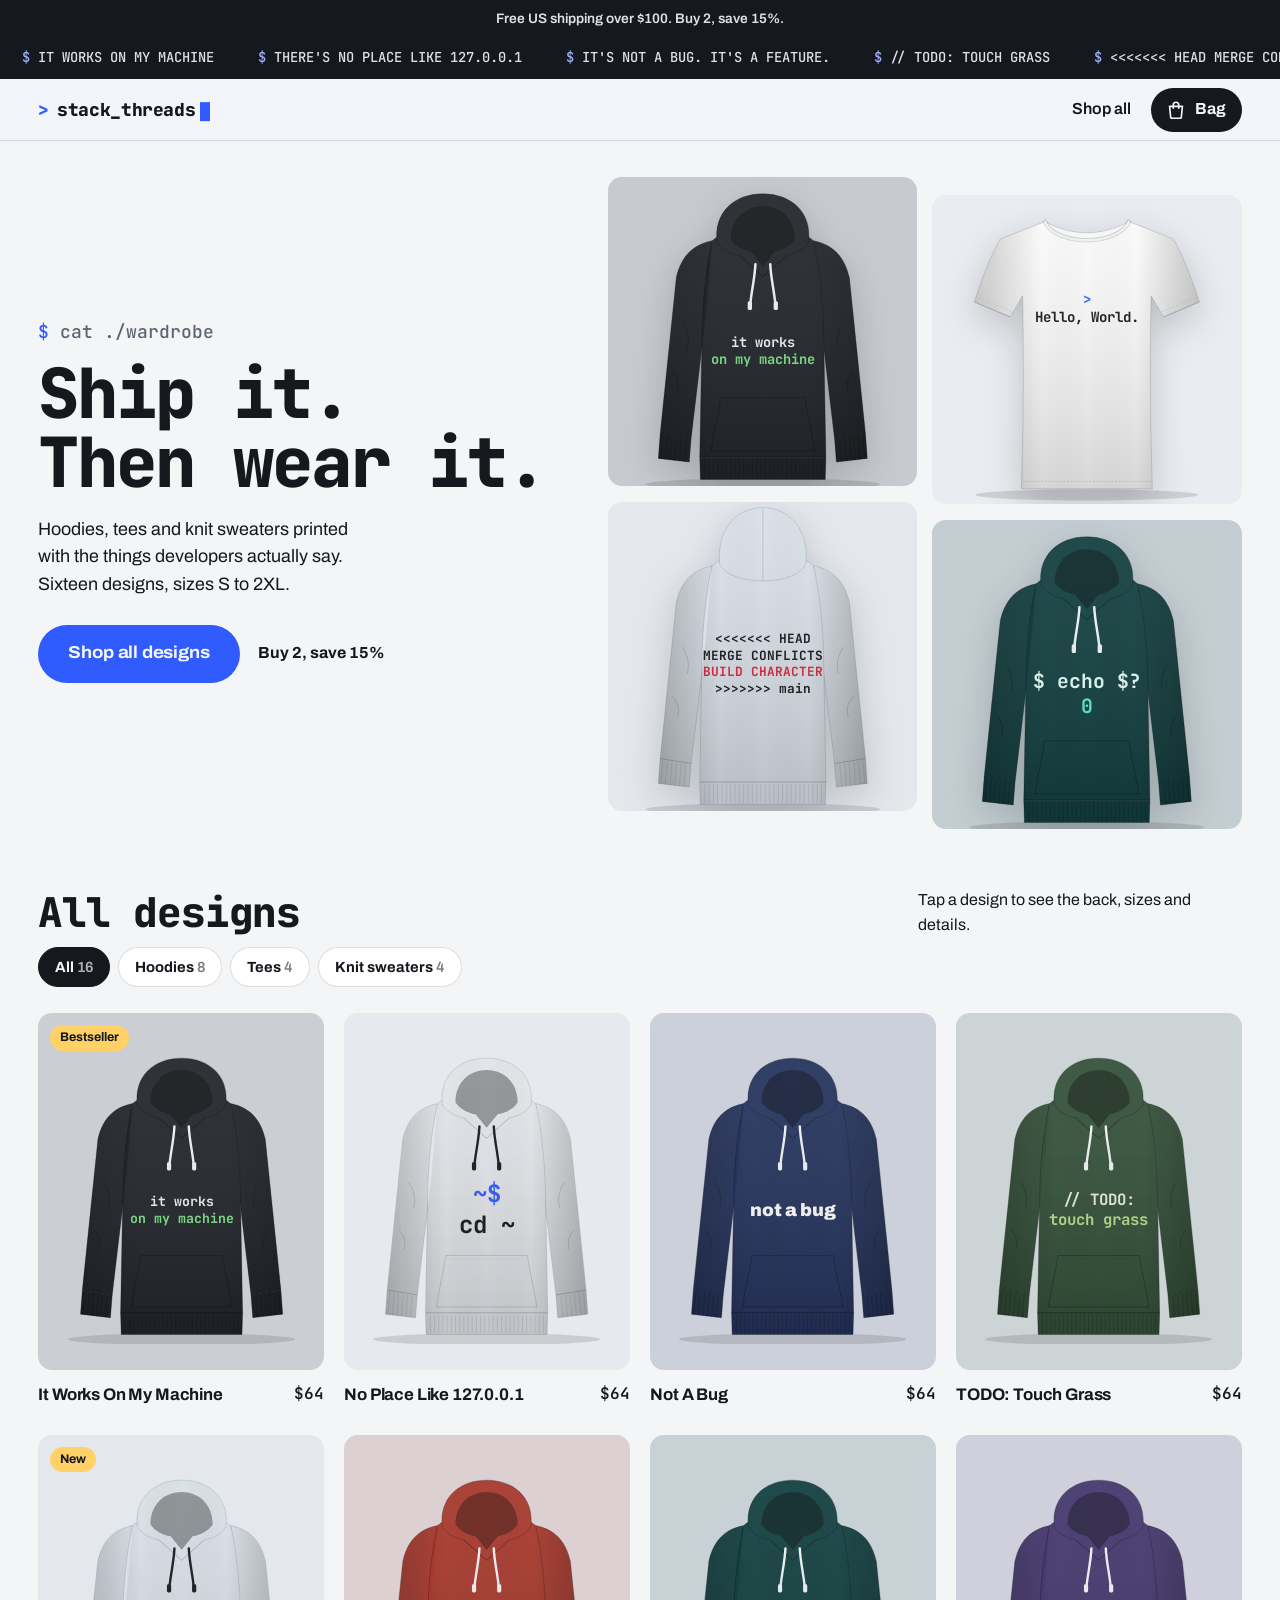
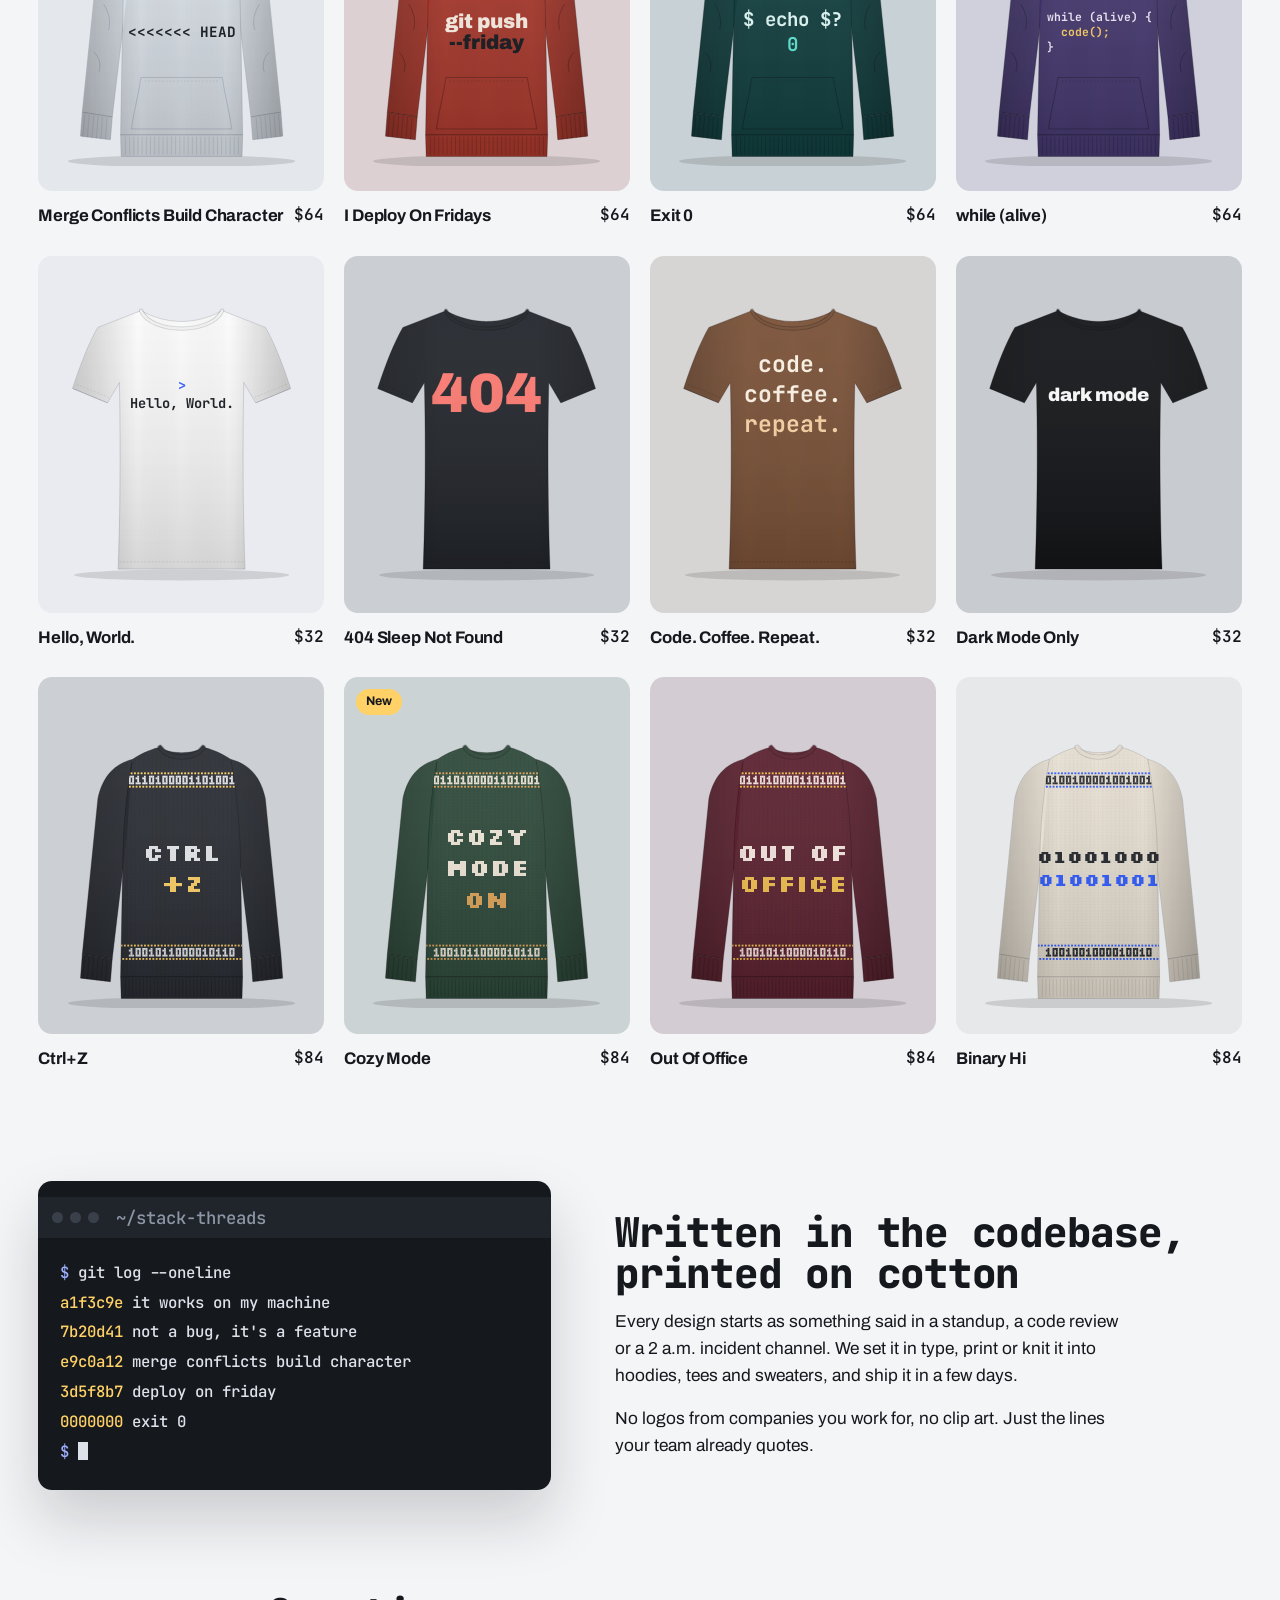
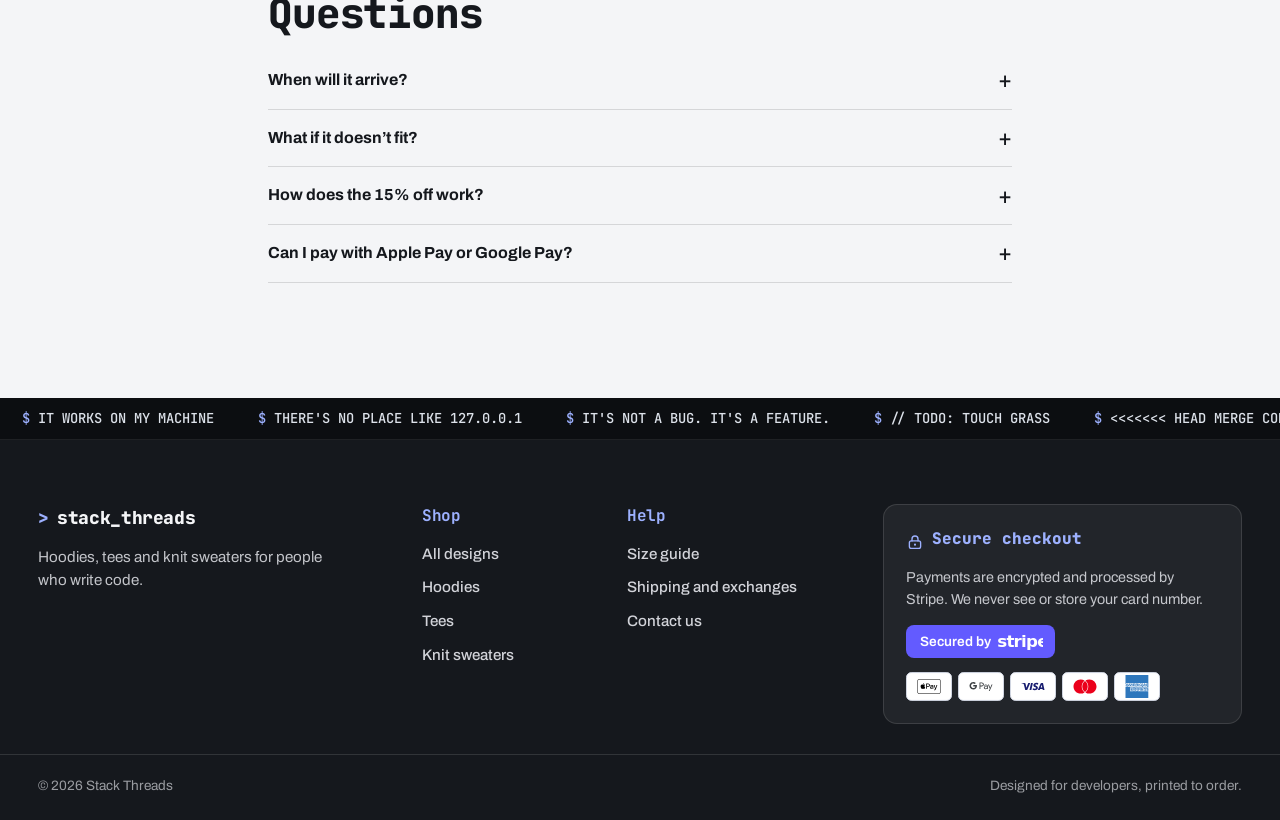
==== commit 92995bd8: "Add four knit sweaters with binary-code knit bands Co-Authored-By: Claude Opus 5.5 <noreply@anthropi" ====
--- a/index.html
+++ b/index.html
@@ -11,7 +11,7 @@
 <meta property="og:type" content="website">
 <meta property="og:site_name" content="Stack Threads">
 <meta property="og:title" content="Stack Threads: hoodies and tees for people who write code">
-<meta property="og:description" content="It works on my machine. There's no place like 127.0.0.1. Exit 0. Twelve designs on heavyweight hoodies and tees. Buy 2, save 15%.">
+<meta property="og:description" content="It works on my machine. There's no place like 127.0.0.1. Exit 0. Sixteen designs on hoodies, tees and knit sweaters. Buy 2, save 15%.">
 <meta property="og:url" content="https://thedurancode.github.io/santa-claude/">
 <meta property="og:image" content="https://thedurancode.github.io/santa-claude/assets/og.png">
 <meta property="og:image:width" content="1500">
@@ -19,14 +19,14 @@
 <meta property="og:image:alt" content="Stack Threads hoodies and tees printed with developer quotes">
 <meta name="twitter:card" content="summary_large_image">
 <meta name="twitter:title" content="Stack Threads: hoodies and tees for people who write code">
-<meta name="twitter:description" content="It works on my machine. There's no place like 127.0.0.1. Exit 0. Twelve designs on heavyweight hoodies and tees.">
+<meta name="twitter:description" content="It works on my machine. There's no place like 127.0.0.1. Exit 0. Sixteen designs on hoodies, tees and knit sweaters.">
 <meta name="twitter:image" content="https://thedurancode.github.io/santa-claude/assets/og.png">
 <link rel="preconnect" href="https://fonts.googleapis.com">
 <link rel="preconnect" href="https://fonts.gstatic.com" crossorigin>
-<link href="https://fonts.googleapis.com/css2?family=Archivo:wdth,wght@62..125,400..900&family=JetBrains+Mono:wght@400..800&display=swap" rel="stylesheet">
-<link rel="stylesheet" href="css/shop.css?v=17">
-<script src="js/shop-config.js?v=17"></script>
-<script src="js/pixels.js?v=17"></script>
+<link href="https://fonts.googleapis.com/css2?family=Archivo:wdth,wght@62..125,400..900&family=JetBrains+Mono:wght@400..800&family=Silkscreen:wght@400;700&display=swap" rel="stylesheet">
+<link rel="stylesheet" href="css/shop.css?v=18">
+<script src="js/shop-config.js?v=18"></script>
+<script src="js/pixels.js?v=18"></script>
 </head>
 <body>
 
@@ -50,7 +50,7 @@
     <div class="hero-copy">
       <p class="hero-prompt" aria-hidden="true"><span>$</span> cat ./wardrobe</p>
       <h1 id="hero-h">Ship it.<br>Then wear it.</h1>
-      <p>Hoodies and tees printed with the things developers actually say. Twelve designs on heavyweight cotton, sizes S to 2XL.</p>
+      <p>Hoodies, tees and knit sweaters printed with the things developers actually say. Sixteen designs, sizes S to 2XL.</p>
       <div class="hero-cta">
         <a class="pill-btn hero-btn" href="#all">Shop all designs</a>
         <span class="hero-deal">Buy 2, save 15%</span>
@@ -131,7 +131,7 @@
     </div>
     <div>
       <h2 id="about-h">Written in the codebase, printed on cotton</h2>
-      <p>Every design starts as something said in a standup, a code review or a 2 a.m. incident channel. We set it in type, print it on heavyweight hoodies and tees, and ship it in a few days.</p>
+      <p>Every design starts as something said in a standup, a code review or a 2 a.m. incident channel. We set it in type, print or knit it into hoodies, tees and sweaters, and ship it in a few days.</p>
       <p>No logos from companies you work for, no clip art. Just the lines your team already quotes.</p>
     </div>
   </section>
@@ -151,13 +151,14 @@
   <div class="foot-inner">
     <div class="foot-brand">
       <a class="foot-mark" href="./"><span class="mark-p" aria-hidden="true">&gt;</span>stack_threads</a>
-      <p>Hoodies and tees for people who write code.</p>
+      <p>Hoodies, tees and knit sweaters for people who write code.</p>
     </div>
     <nav class="foot-col" aria-label="Shop">
       <h2>Shop</h2>
       <a href="#all" data-filter="all">All designs</a>
       <a href="#all" data-filter="hoodie">Hoodies</a>
       <a href="#all" data-filter="tee">Tees</a>
+      <a href="#all" data-filter="sweater">Knit sweaters</a>
     </nav>
     <nav class="foot-col" aria-label="Help">
       <h2>Help</h2>
@@ -261,6 +262,6 @@
 
 <div class="redirect" hidden><div class="redirect-box"><span class="spinner" aria-hidden="true"></span><p>Opening secure checkout…</p><p class="redirect-sub"><svg viewBox="0 0 24 24" width="18" height="18" aria-hidden="true"><rect x="4.5" y="10.5" width="15" height="10" rx="2.5" fill="none" stroke="currentColor" stroke-width="2"/><path d="M8 10.5V8a4 4 0 0 1 8 0v2.5" fill="none" stroke="currentColor" stroke-width="2" stroke-linecap="round"/></svg>Secured by Stripe</p></div></div>
 
-<script src="js/shop.js?v=17"></script>
+<script src="js/shop.js?v=18"></script>
 </body>
 </html>
--- a/css/shop.css
+++ b/css/shop.css
@@ -473,3 +473,4 @@
 .announce-text { font-family: var(--font); }
 .swatch svg { width: 100%; height: 100%; padding: 4px; }
 .swatch:has(svg) { background: color-mix(in srgb, var(--c) 18%, var(--paper)); }
+.perks li::before, .perks li:first-child::before { content: "✓"; width: auto; height: auto; background: none; box-shadow: none; color: var(--red); font: 700 1rem/1 var(--display); }
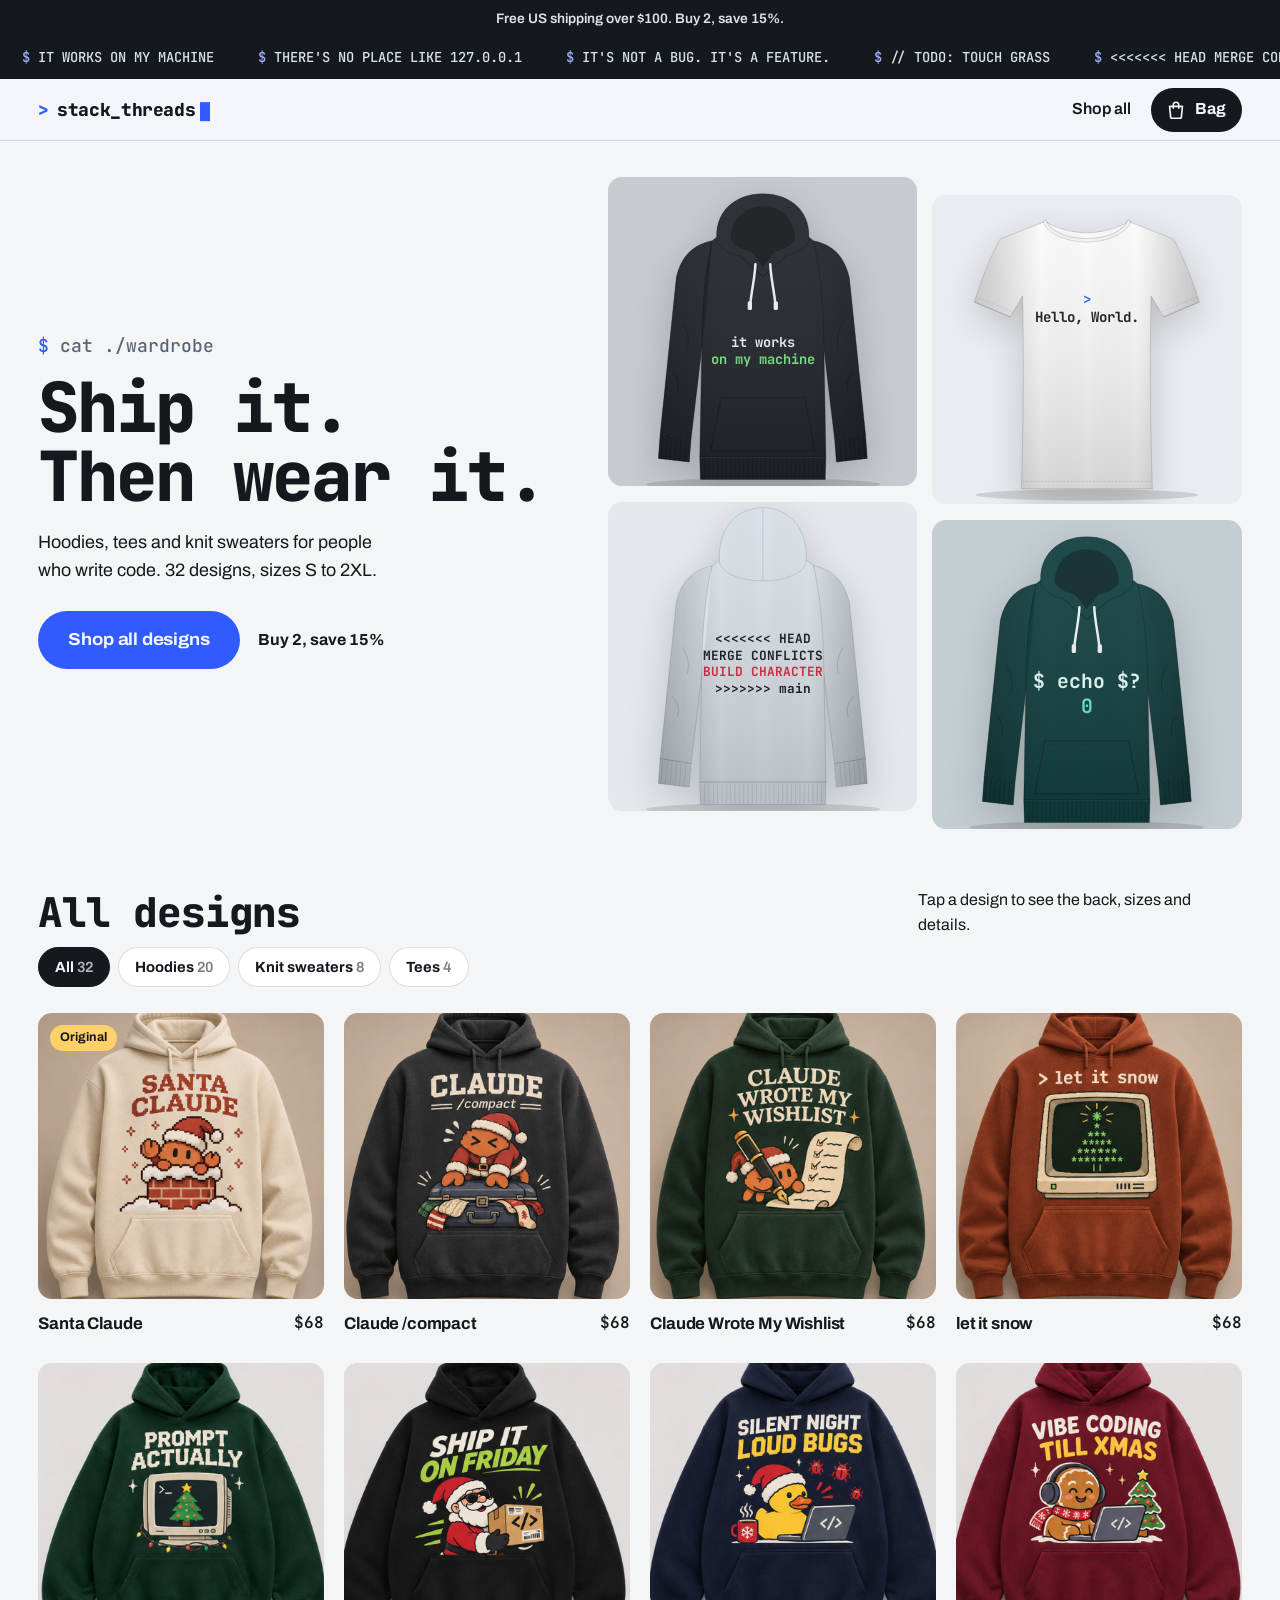
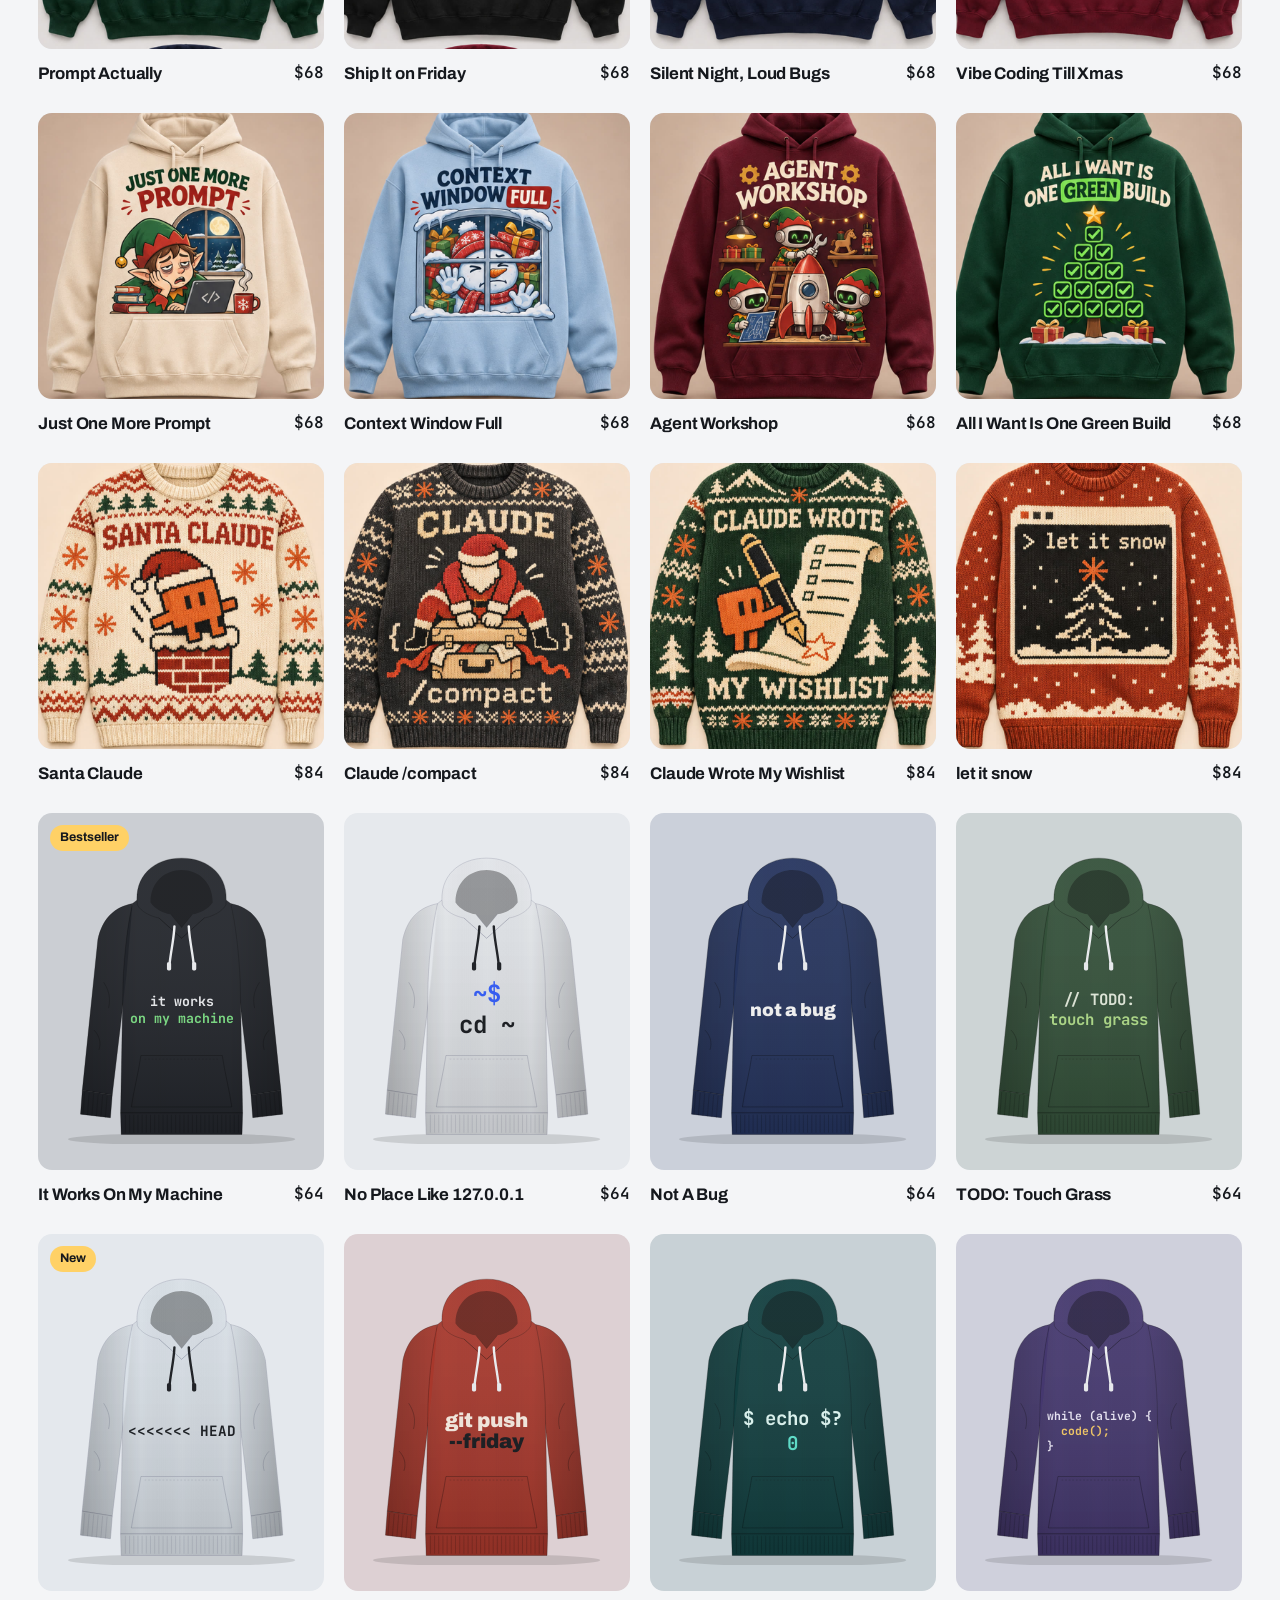
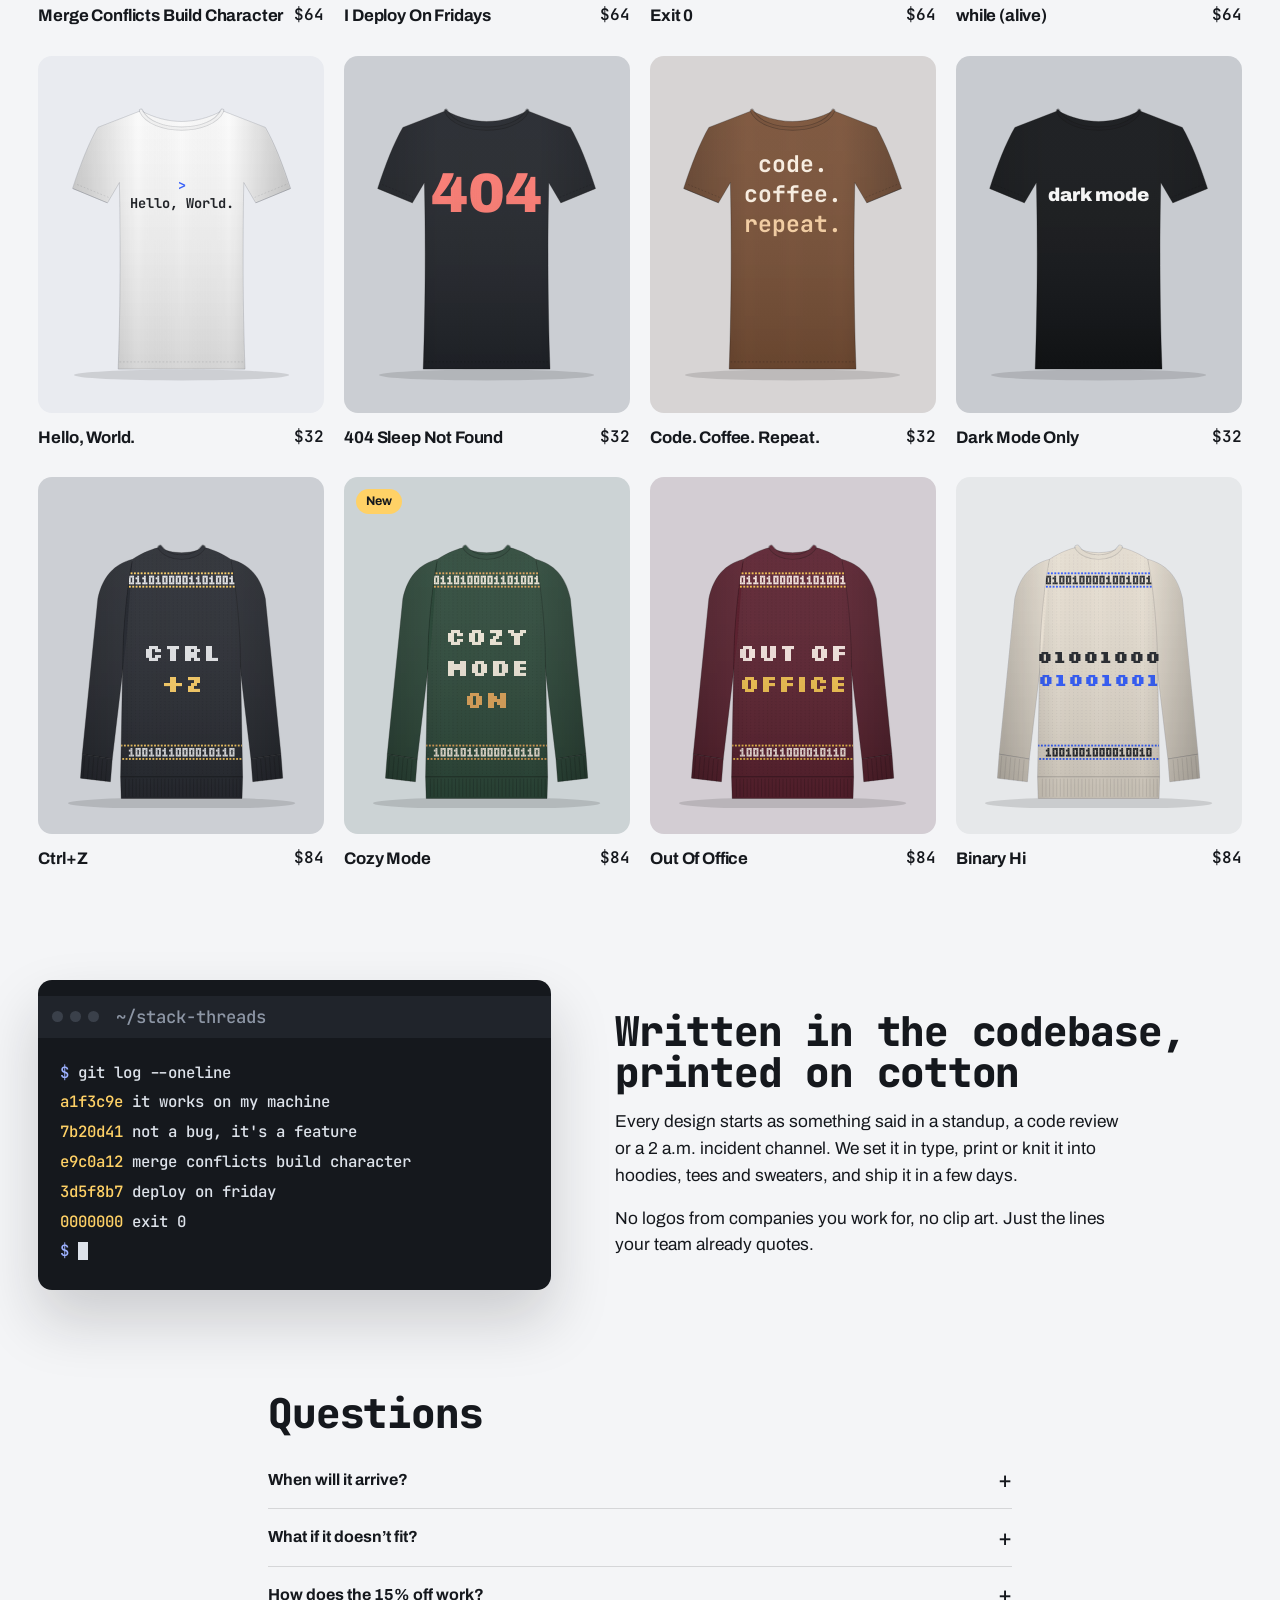
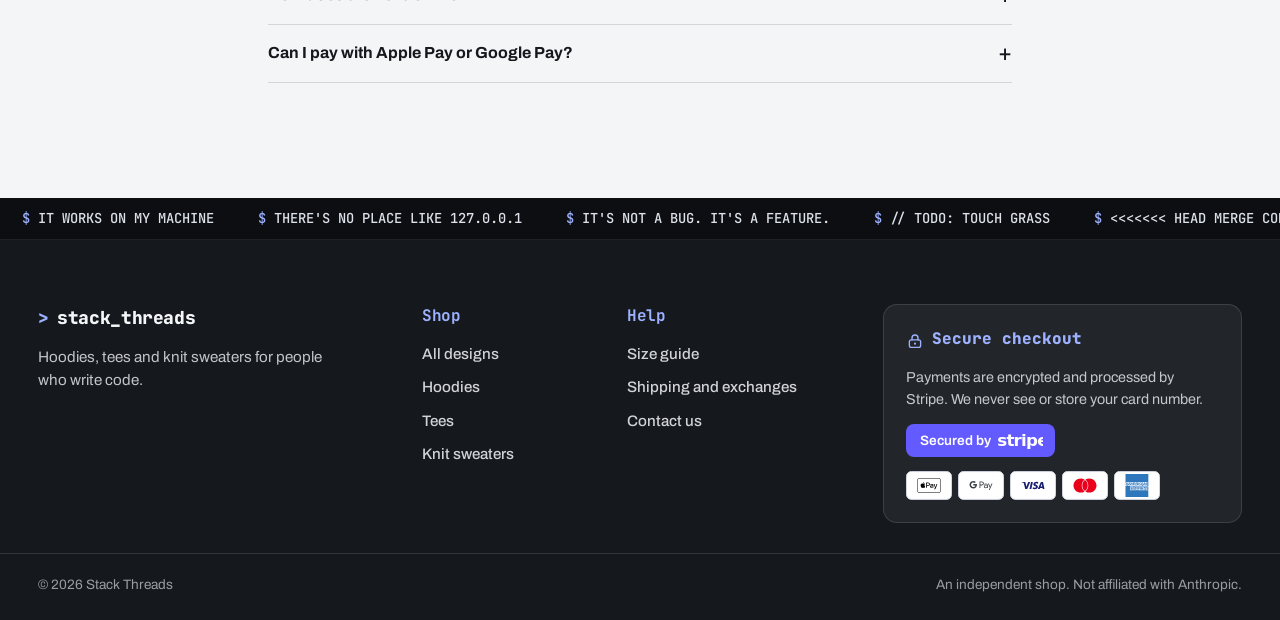
==== commit 39c75588: "Restore the 16 original designs alongside the tech-quote line Co-Authored-By: Claude Opus 5.5 <norep" ====
--- a/index.html
+++ b/index.html
@@ -11,7 +11,7 @@
 <meta property="og:type" content="website">
 <meta property="og:site_name" content="Stack Threads">
 <meta property="og:title" content="Stack Threads: hoodies and tees for people who write code">
-<meta property="og:description" content="It works on my machine. There's no place like 127.0.0.1. Exit 0. Sixteen designs on hoodies, tees and knit sweaters. Buy 2, save 15%.">
+<meta property="og:description" content="It works on my machine. There's no place like 127.0.0.1. Exit 0. 32 designs on hoodies, tees and knit sweaters. Buy 2, save 15%.">
 <meta property="og:url" content="https://thedurancode.github.io/santa-claude/">
 <meta property="og:image" content="https://thedurancode.github.io/santa-claude/assets/og.png">
 <meta property="og:image:width" content="1500">
@@ -24,9 +24,9 @@
 <link rel="preconnect" href="https://fonts.googleapis.com">
 <link rel="preconnect" href="https://fonts.gstatic.com" crossorigin>
 <link href="https://fonts.googleapis.com/css2?family=Archivo:wdth,wght@62..125,400..900&family=JetBrains+Mono:wght@400..800&family=Silkscreen:wght@400;700&display=swap" rel="stylesheet">
-<link rel="stylesheet" href="css/shop.css?v=18">
-<script src="js/shop-config.js?v=18"></script>
-<script src="js/pixels.js?v=18"></script>
+<link rel="stylesheet" href="css/shop.css?v=19">
+<script src="js/shop-config.js?v=19"></script>
+<script src="js/pixels.js?v=19"></script>
 </head>
 <body>
 
@@ -50,7 +50,7 @@
     <div class="hero-copy">
       <p class="hero-prompt" aria-hidden="true"><span>$</span> cat ./wardrobe</p>
       <h1 id="hero-h">Ship it.<br>Then wear it.</h1>
-      <p>Hoodies, tees and knit sweaters printed with the things developers actually say. Sixteen designs, sizes S to 2XL.</p>
+      <p>Hoodies, tees and knit sweaters for people who write code. 32 designs, sizes S to 2XL.</p>
       <div class="hero-cta">
         <a class="pill-btn hero-btn" href="#all">Shop all designs</a>
         <span class="hero-deal">Buy 2, save 15%</span>
@@ -175,7 +175,7 @@
   </div>
   <div class="foot-base">
     <p>© 2026 Stack Threads</p>
-    <p>Designed for developers, printed to order.</p>
+    <p>An independent shop. Not affiliated with Anthropic.</p>
   </div>
 </footer>
 
@@ -262,6 +262,6 @@
 
 <div class="redirect" hidden><div class="redirect-box"><span class="spinner" aria-hidden="true"></span><p>Opening secure checkout…</p><p class="redirect-sub"><svg viewBox="0 0 24 24" width="18" height="18" aria-hidden="true"><rect x="4.5" y="10.5" width="15" height="10" rx="2.5" fill="none" stroke="currentColor" stroke-width="2"/><path d="M8 10.5V8a4 4 0 0 1 8 0v2.5" fill="none" stroke="currentColor" stroke-width="2" stroke-linecap="round"/></svg>Secured by Stripe</p></div></div>
 
-<script src="js/shop.js?v=18"></script>
+<script src="js/shop.js?v=19"></script>
 </body>
 </html>
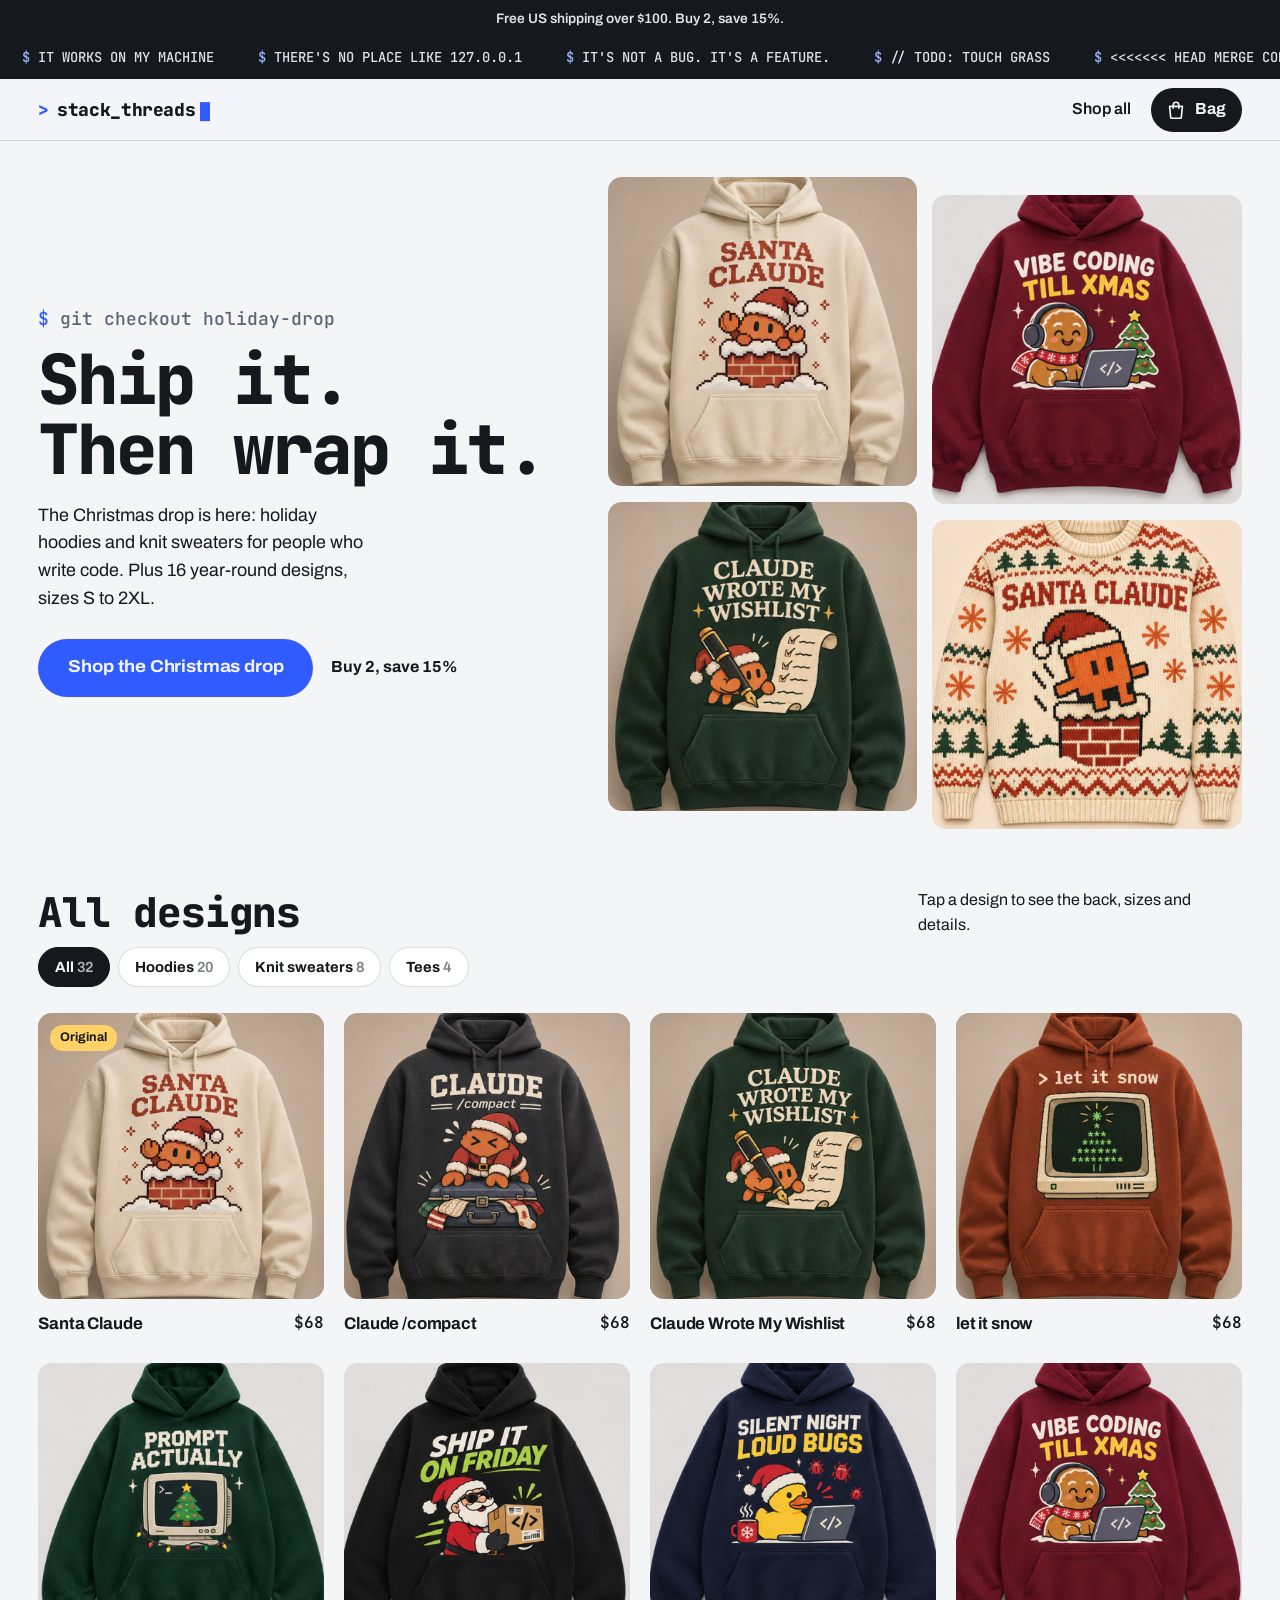
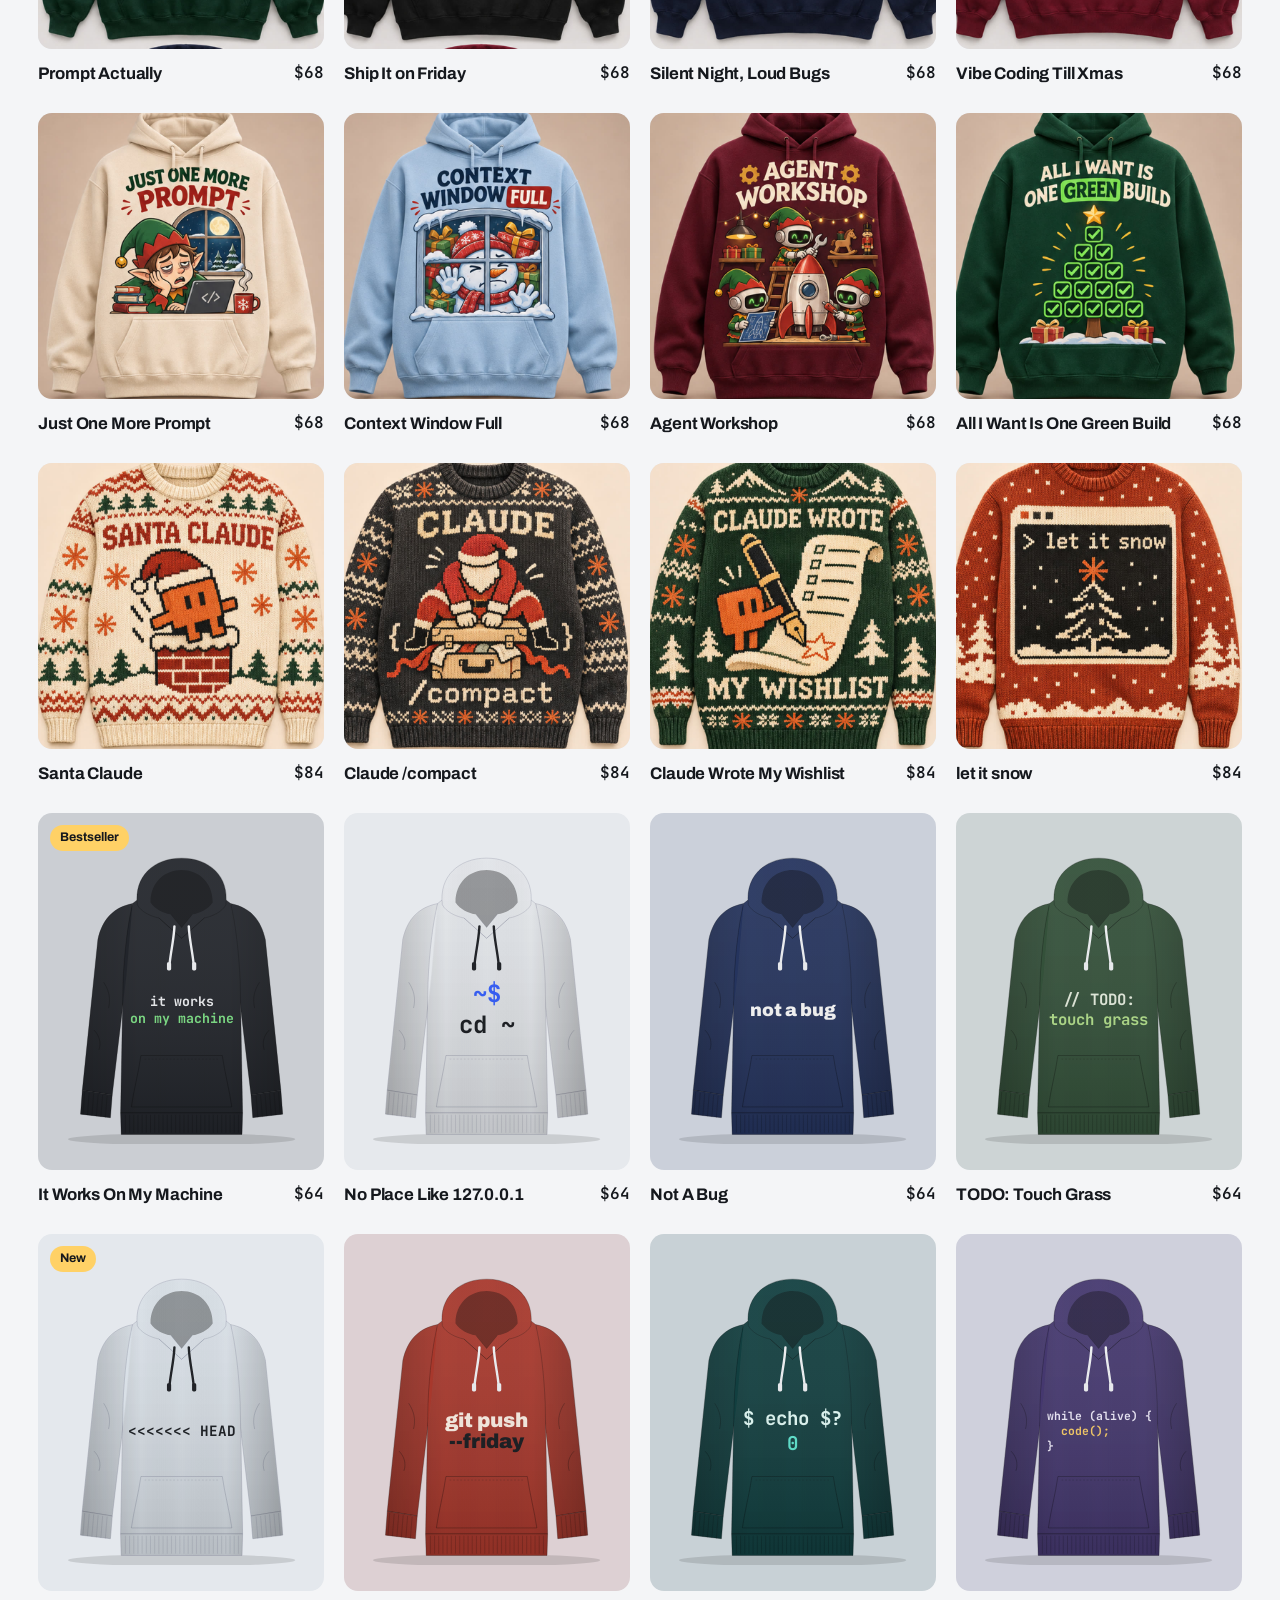
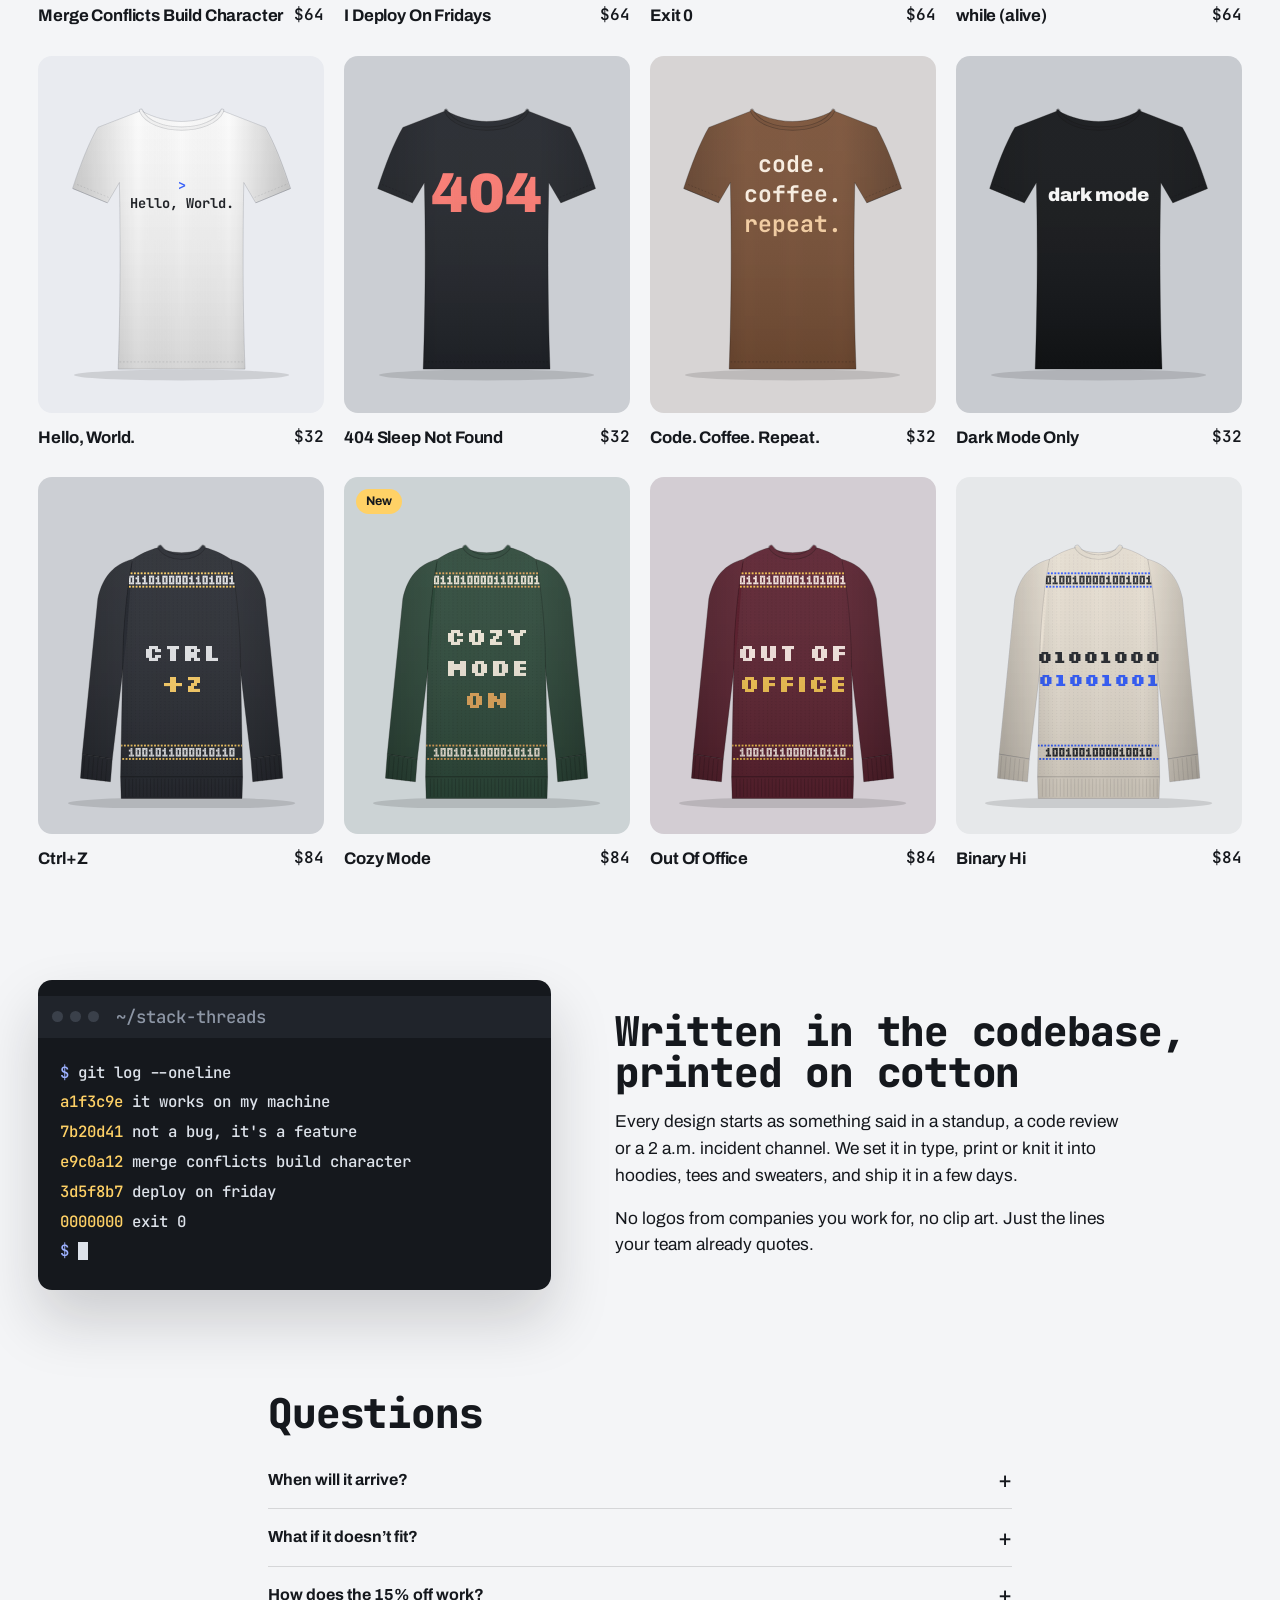
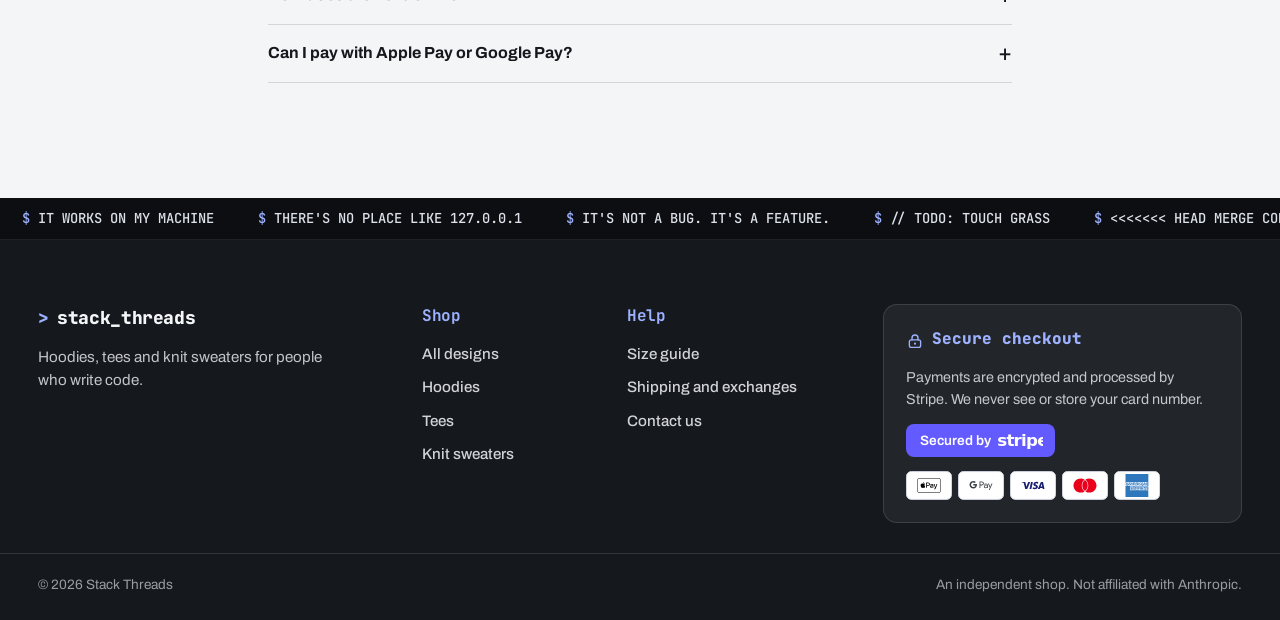
==== commit e92f844c: "Feature the Christmas designs at the top of the homepage Co-Authored-By: Claude Opus 5.5 <noreply@an" ====
--- a/index.html
+++ b/index.html
@@ -24,9 +24,9 @@
 <link rel="preconnect" href="https://fonts.googleapis.com">
 <link rel="preconnect" href="https://fonts.gstatic.com" crossorigin>
 <link href="https://fonts.googleapis.com/css2?family=Archivo:wdth,wght@62..125,400..900&family=JetBrains+Mono:wght@400..800&family=Silkscreen:wght@400;700&display=swap" rel="stylesheet">
-<link rel="stylesheet" href="css/shop.css?v=19">
-<script src="js/shop-config.js?v=19"></script>
-<script src="js/pixels.js?v=19"></script>
+<link rel="stylesheet" href="css/shop.css?v=20">
+<script src="js/shop-config.js?v=20"></script>
+<script src="js/pixels.js?v=20"></script>
 </head>
 <body>
 
@@ -48,11 +48,11 @@
   <!-- ───────── home ───────── -->
   <section class="hero" id="home" aria-labelledby="hero-h">
     <div class="hero-copy">
-      <p class="hero-prompt" aria-hidden="true"><span>$</span> cat ./wardrobe</p>
-      <h1 id="hero-h">Ship it.<br>Then wear it.</h1>
-      <p>Hoodies, tees and knit sweaters for people who write code. 32 designs, sizes S to 2XL.</p>
+      <p class="hero-prompt" aria-hidden="true"><span>$</span> git checkout holiday-drop</p>
+      <h1 id="hero-h">Ship it.<br>Then wrap it.</h1>
+      <p>The Christmas drop is here: holiday hoodies and knit sweaters for people who write code. Plus 16 year-round designs, sizes S to 2XL.</p>
       <div class="hero-cta">
-        <a class="pill-btn hero-btn" href="#all">Shop all designs</a>
+        <a class="pill-btn hero-btn" href="#all">Shop the Christmas drop</a>
         <span class="hero-deal">Buy 2, save 15%</span>
       </div>
     </div>
@@ -262,6 +262,6 @@
 
 <div class="redirect" hidden><div class="redirect-box"><span class="spinner" aria-hidden="true"></span><p>Opening secure checkout…</p><p class="redirect-sub"><svg viewBox="0 0 24 24" width="18" height="18" aria-hidden="true"><rect x="4.5" y="10.5" width="15" height="10" rx="2.5" fill="none" stroke="currentColor" stroke-width="2"/><path d="M8 10.5V8a4 4 0 0 1 8 0v2.5" fill="none" stroke="currentColor" stroke-width="2" stroke-linecap="round"/></svg>Secured by Stripe</p></div></div>
 
-<script src="js/shop.js?v=19"></script>
+<script src="js/shop.js?v=20"></script>
 </body>
 </html>
--- a/css/shop.css
+++ b/css/shop.css
@@ -474,3 +474,7 @@
 .swatch svg { width: 100%; height: 100%; padding: 4px; }
 .swatch:has(svg) { background: color-mix(in srgb, var(--c) 18%, var(--paper)); }
 .perks li::before, .perks li:first-child::before { content: "✓"; width: auto; height: auto; background: none; box-shadow: none; color: var(--red); font: 700 1rem/1 var(--display); }
+
+/* hero: the Christmas photos fill their tiles */
+.hero-pics a:has(img) { display: block; }
+.hero-pics a img { width: 100%; height: 100%; object-fit: cover; }
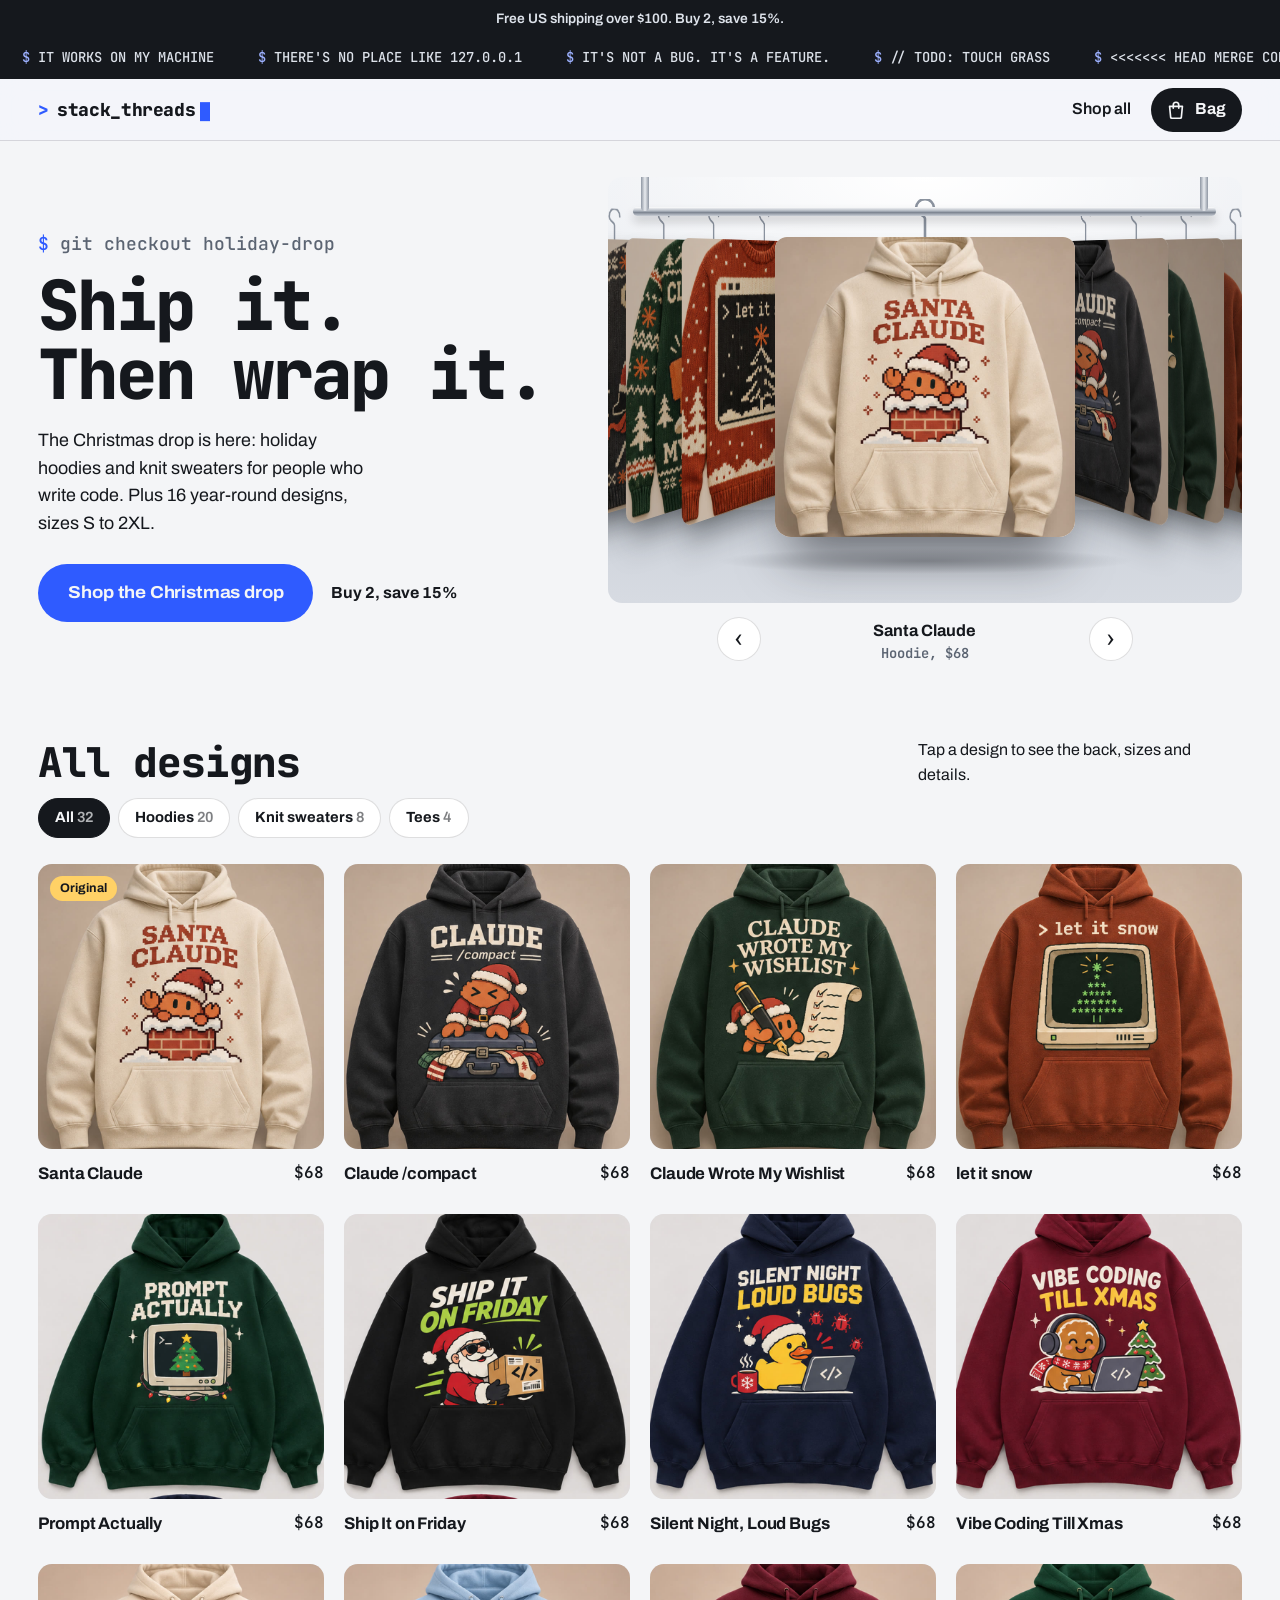
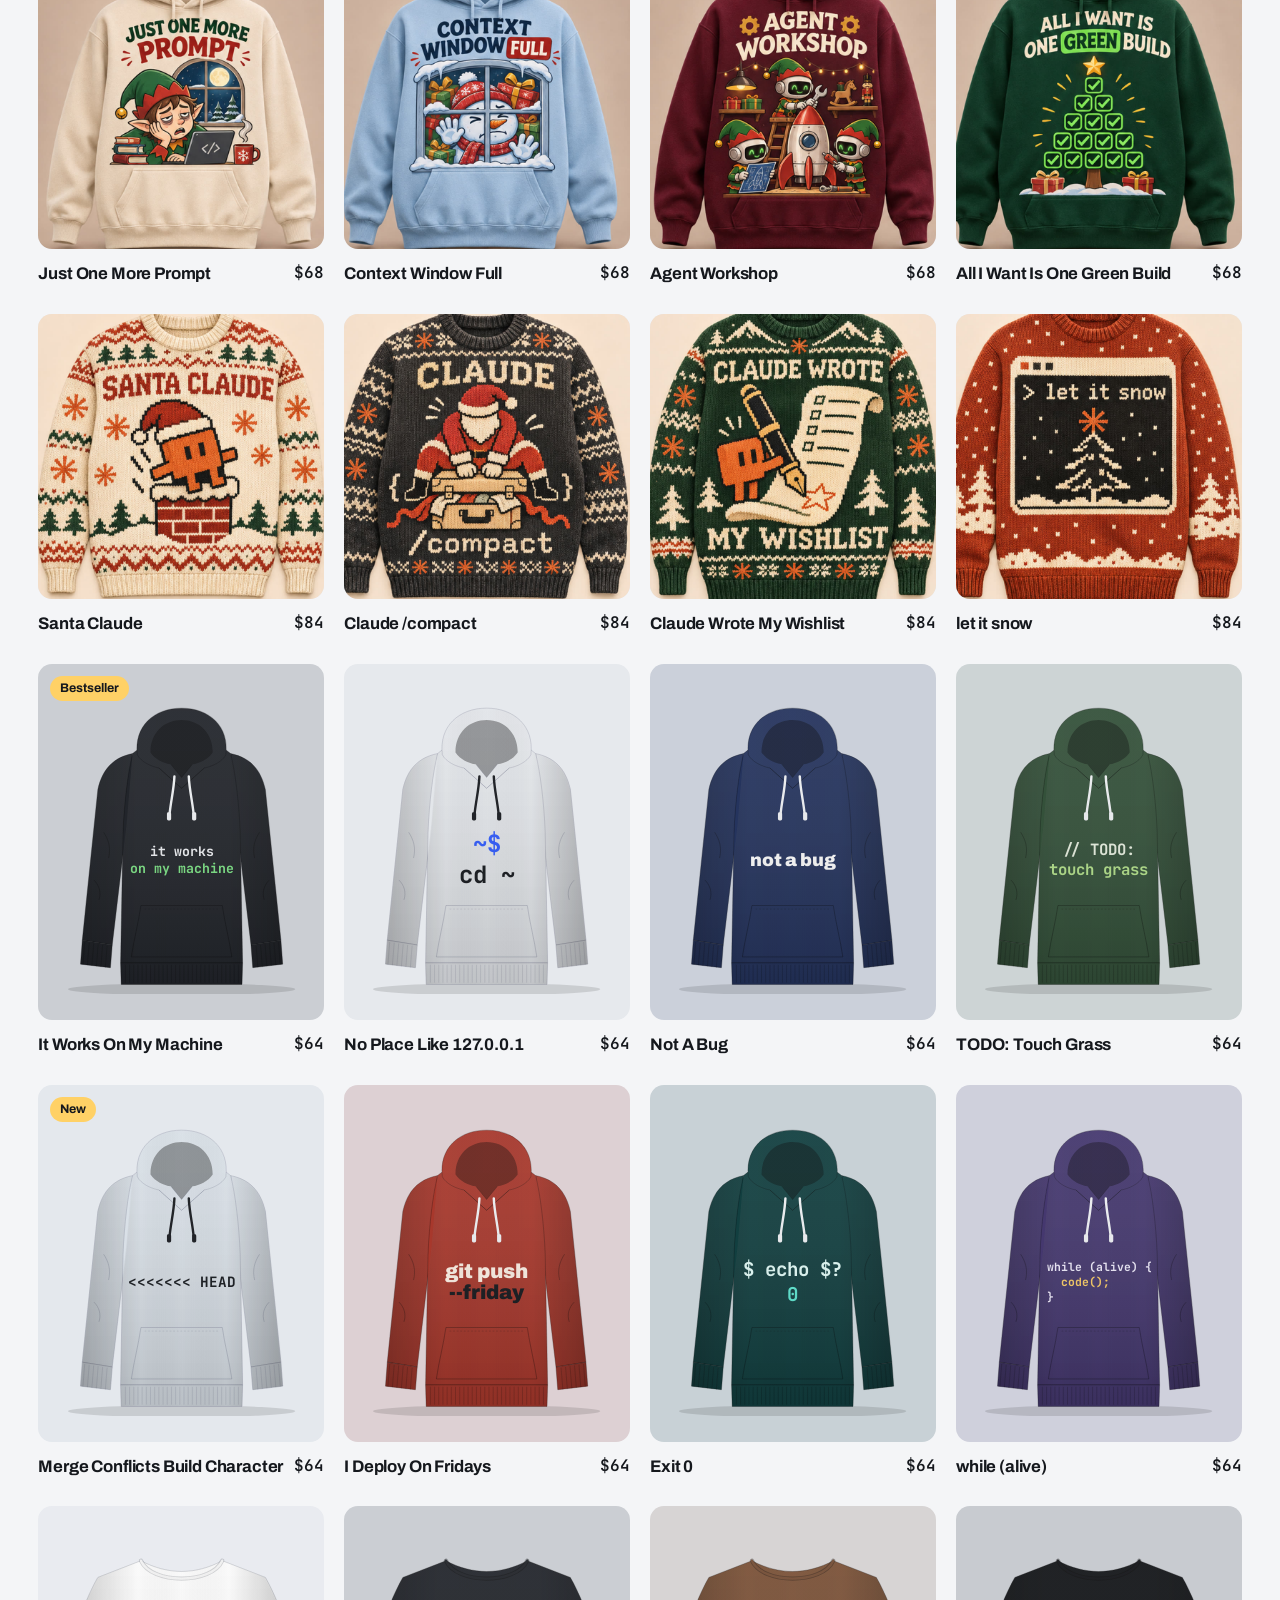
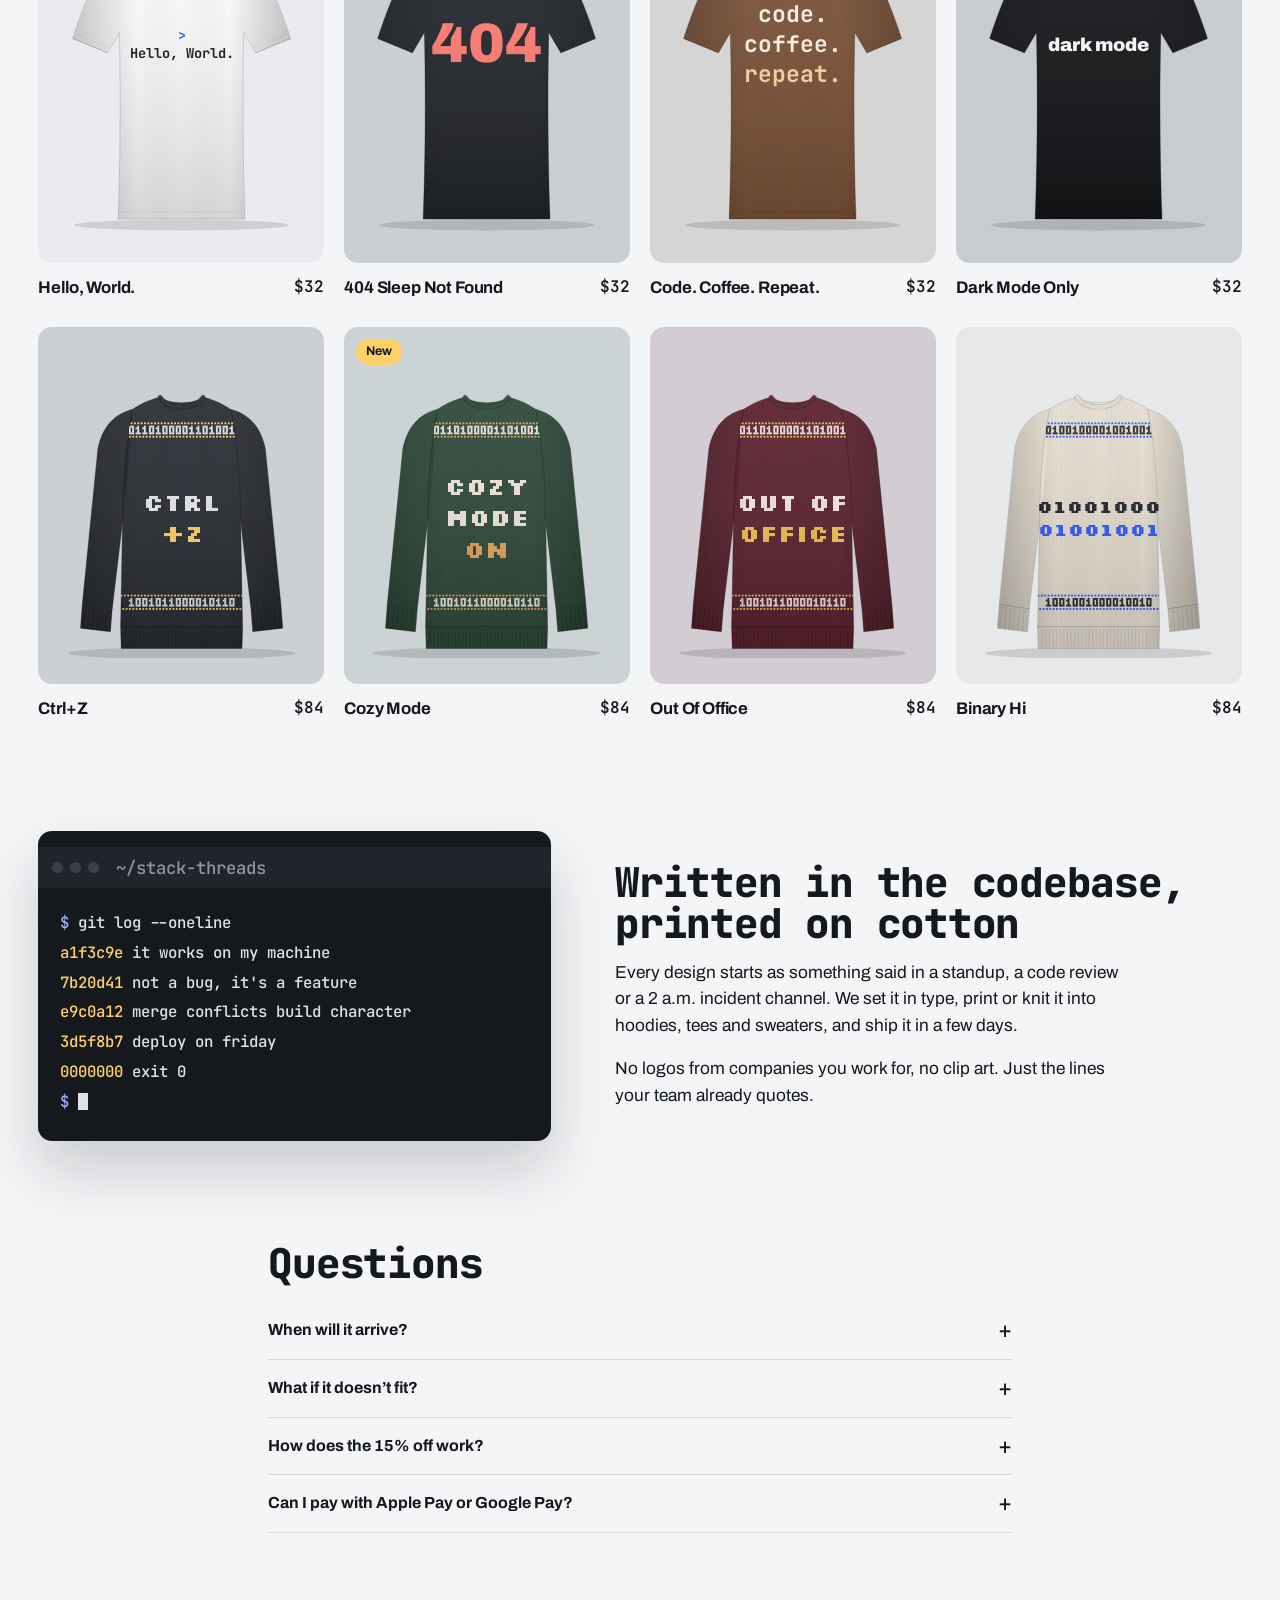
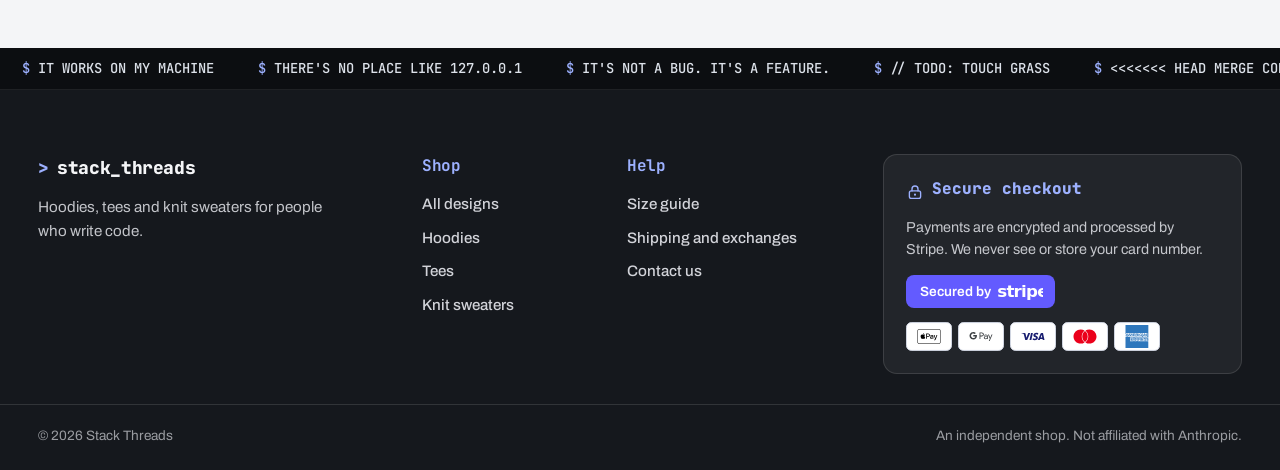
==== commit b9adad30: "Homepage hero: 3D clothes rack of the original designs Co-Authored-By: Claude Opus 5.5 <noreply@anth" ====
--- a/index.html
+++ b/index.html
@@ -24,9 +24,9 @@
 <link rel="preconnect" href="https://fonts.googleapis.com">
 <link rel="preconnect" href="https://fonts.gstatic.com" crossorigin>
 <link href="https://fonts.googleapis.com/css2?family=Archivo:wdth,wght@62..125,400..900&family=JetBrains+Mono:wght@400..800&family=Silkscreen:wght@400;700&display=swap" rel="stylesheet">
-<link rel="stylesheet" href="css/shop.css?v=20">
-<script src="js/shop-config.js?v=20"></script>
-<script src="js/pixels.js?v=20"></script>
+<link rel="stylesheet" href="css/shop.css?v=21">
+<script src="js/shop-config.js?v=21"></script>
+<script src="js/pixels.js?v=21"></script>
 </head>
 <body>
 
@@ -56,7 +56,7 @@
         <span class="hero-deal">Buy 2, save 15%</span>
       </div>
     </div>
-    <div class="hero-pics" aria-hidden="true"></div>
+    <div class="hero-pics"></div>
   </section>
 
   <!-- ───────── product ───────── -->
@@ -262,6 +262,6 @@
 
 <div class="redirect" hidden><div class="redirect-box"><span class="spinner" aria-hidden="true"></span><p>Opening secure checkout…</p><p class="redirect-sub"><svg viewBox="0 0 24 24" width="18" height="18" aria-hidden="true"><rect x="4.5" y="10.5" width="15" height="10" rx="2.5" fill="none" stroke="currentColor" stroke-width="2"/><path d="M8 10.5V8a4 4 0 0 1 8 0v2.5" fill="none" stroke="currentColor" stroke-width="2" stroke-linecap="round"/></svg>Secured by Stripe</p></div></div>
 
-<script src="js/shop.js?v=20"></script>
+<script src="js/shop.js?v=21"></script>
 </body>
 </html>
--- a/css/shop.css
+++ b/css/shop.css
@@ -299,14 +299,6 @@
 .hero-btn { margin: 0; height: 58px; padding: 0 30px; background: var(--red); font-size: 1.08rem; }
 .hero-btn:hover { background: var(--red-dark); }
 .hero-deal { font-weight: 700; }
-.hero-pics { display: grid; grid-template-columns: 1fr 1fr; gap: clamp(8px, 1.2vw, 16px); }
-.hero-pics a { display: block; border-radius: var(--r); overflow: hidden; aspect-ratio: 1; background: var(--paper); }
-.hero-pics a:nth-child(1) { rotate: -2deg; }
-.hero-pics a:nth-child(2) { rotate: 2deg; translate: 0 14px; }
-.hero-pics a:nth-child(3) { rotate: 1.5deg; }
-.hero-pics a:nth-child(4) { rotate: -1.5deg; translate: 0 14px; }
-.hero-pics img { width: 100%; height: 100%; object-fit: cover; transition: transform .5s cubic-bezier(.2, .8, .2, 1); }
-@media (hover: hover) { .hero-pics a:hover img { transform: scale(1.05); } }
 .back-link { grid-column: 1 / -1; justify-self: start; font-weight: 700; text-decoration: none; padding: 6px 0; margin-bottom: calc(14px - clamp(24px, 5vw, 80px)); }
 .back-link:hover { text-decoration: underline; text-underline-offset: 4px; }
 @media (max-width: 820px) {
@@ -450,11 +442,6 @@
 .stage-art { margin-top: 0; }
 
 /* hero: four drawn designs */
-.hero-pics a { display: grid; place-items: center; background: color-mix(in srgb, var(--tint) 16%, var(--paper)); }
-.hero-pics svg { width: 84%; height: auto; filter: drop-shadow(0 12px 18px rgba(0, 0, 0, .18)); }
-.hero-pics a { rotate: none !important; }
-.hero-pics a:nth-child(even) { translate: 0 18px; }
-@media (hover: hover) { .hero-pics a svg { transition: transform .5s cubic-bezier(.2, .8, .2, 1); } .hero-pics a:hover svg { transform: translateY(-6px); } }
 
 /* about: a terminal window */
 .term { border-radius: var(--r); background: var(--green); color: #DDE2EA; overflow: hidden; box-shadow: 0 30px 60px rgba(21, 24, 29, .18); min-width: 0; }
@@ -475,6 +462,36 @@
 .swatch:has(svg) { background: color-mix(in srgb, var(--c) 18%, var(--paper)); }
 .perks li::before, .perks li:first-child::before { content: "✓"; width: auto; height: auto; background: none; box-shadow: none; color: var(--red); font: 700 1rem/1 var(--display); }
 
-/* hero: the Christmas photos fill their tiles */
-.hero-pics a:has(img) { display: block; }
-.hero-pics a img { width: 100%; height: 100%; object-fit: cover; }
+/* ───────── hero: 3D clothes rack ───────── */
+.hero-pics { display: block; min-width: 0; }
+.rack { --w: clamp(190px, 25vw, 300px); position: relative; height: calc(var(--w) * 1.42); perspective: 1100px; perspective-origin: 50% 20%;
+  border-radius: var(--r); overflow: hidden; touch-action: pan-y; user-select: none; -webkit-user-select: none; cursor: grab; outline: none;
+  background: radial-gradient(120% 70% at 50% 0%, #FFFFFF, transparent 70%), linear-gradient(#E9ECF1, #DCE0E7 78%, #CDD2DA 78.2%, #D7DBE2); }
+.rack:active { cursor: grabbing; }
+.rack:focus-visible { box-shadow: 0 0 0 3px var(--red); }
+.rack-rail { position: absolute; left: 4%; right: 4%; top: 30px; height: 9px; border-radius: 6px; z-index: 60;
+  background: linear-gradient(#FFFFFF, #AEB5BF 45%, #7D8591 60%, #C9CED6); box-shadow: 0 6px 10px rgba(21, 24, 29, .18); }
+.rack-rail i { position: absolute; top: -40px; width: 8px; height: 44px; border-radius: 4px; background: linear-gradient(90deg, #8F97A3, #E8EBEF, #8F97A3); }
+.rack-rail i:first-child { left: 8px; }
+.rack-rail i:last-child { right: 8px; }
+.rack-floor { position: absolute; left: 50%; bottom: 7%; width: calc(var(--w) * 1.4); height: 26px; translate: -50% 0; border-radius: 50%; background: radial-gradient(rgba(21, 24, 29, .28), transparent 70%); }
+.rack-item { position: absolute; left: 50%; top: 22px; width: var(--w); margin-left: calc(var(--w) / -2); transform-origin: 50% 0; transform-style: preserve-3d;
+  transition: transform .7s cubic-bezier(.2, .8, .2, 1), opacity .5s; -webkit-tap-highlight-color: transparent; }
+.rack-swing { display: block; transform-origin: 50% 0; }
+.rack-item.sway .rack-swing { animation: sway 1.4s cubic-bezier(.3, .6, .3, 1); }
+@keyframes sway { 0% { transform: rotate(0deg); } 25% { transform: rotate(2.6deg); } 55% { transform: rotate(-1.4deg); } 80% { transform: rotate(.6deg); } 100% { transform: rotate(0deg); } }
+.rack-hook { display: block; width: 26px; height: 42px; margin: 0 auto -4px; color: #8A929E; filter: drop-shadow(0 1px 0 #fff); }
+.rack-card { display: block; aspect-ratio: 1; border-radius: 12px 12px 16px 16px; overflow: hidden; background: #fff;
+  box-shadow: 0 24px 40px -12px rgba(21, 24, 29, .45); filter: brightness(var(--dim, 1)); transition: filter .7s; }
+.rack-card img { display: block; width: 100%; height: 100%; object-fit: cover; pointer-events: none; -webkit-user-drag: none; }
+.rack-item.on .rack-card { box-shadow: 0 34px 50px -14px rgba(21, 24, 29, .55); }
+.rack-ui { display: flex; align-items: center; justify-content: center; gap: 14px; margin-top: 14px; }
+.rack-label { display: grid; justify-items: center; gap: 4px; min-width: 0; flex: 0 1 300px; text-align: center; text-decoration: none; color: inherit; }
+.rack-label b { font-weight: 700; font-size: 1.02rem; white-space: nowrap; overflow: hidden; text-overflow: ellipsis; max-width: 100%; }
+.rack-label span { font: 600 .86rem/1 var(--display); color: #5B6472; }
+.rack-label:hover b { text-decoration: underline; text-underline-offset: 3px; }
+.rack-arrow { flex: none; width: 44px; height: 44px; border-radius: 50%; border: 1px solid var(--line); background: #fff; font-size: 1.6rem; line-height: 1; cursor: pointer; color: var(--green); }
+.rack-arrow:hover { border-color: var(--green); }
+.rack-arrow:focus-visible { outline: 3px solid var(--red); outline-offset: 2px; }
+@media (max-width: 820px) { .rack { --w: min(54vw, 260px); } }
+@media (prefers-reduced-motion: reduce) { .rack-item { transition: opacity .2s; } }
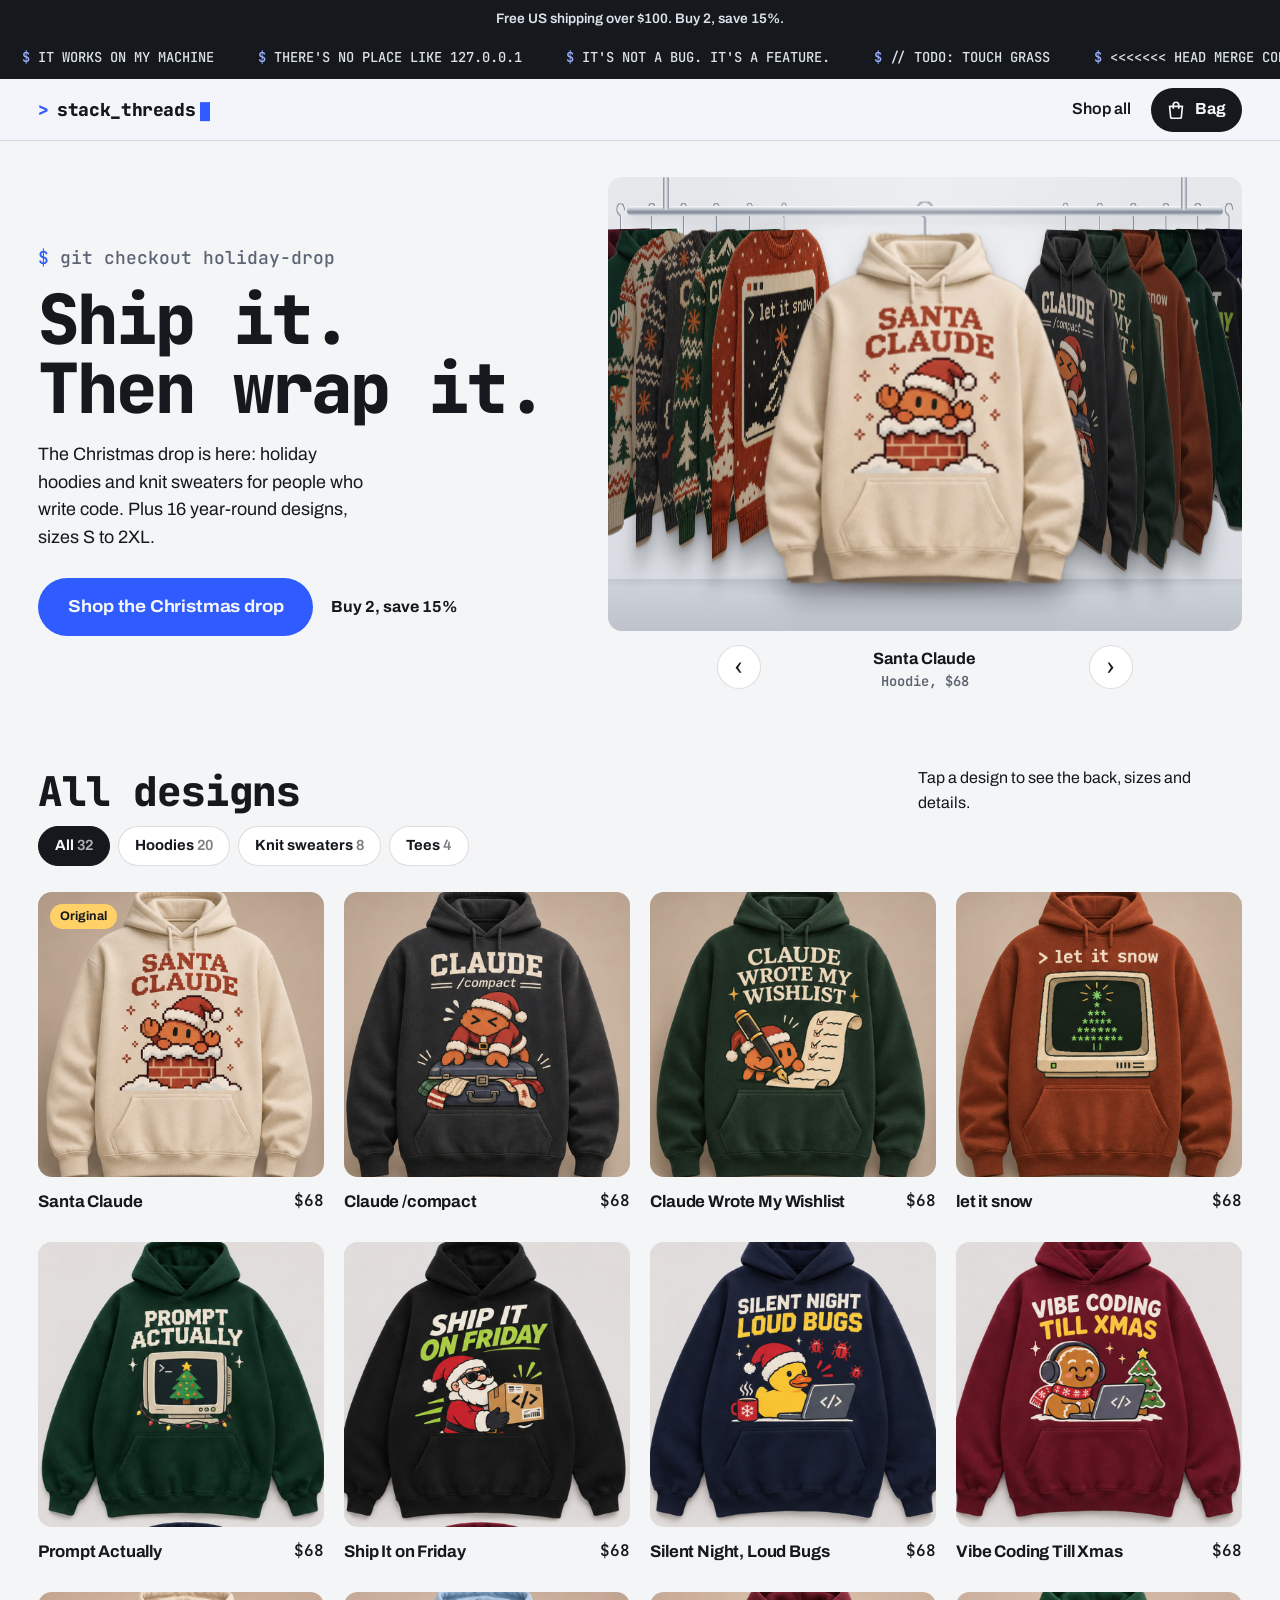
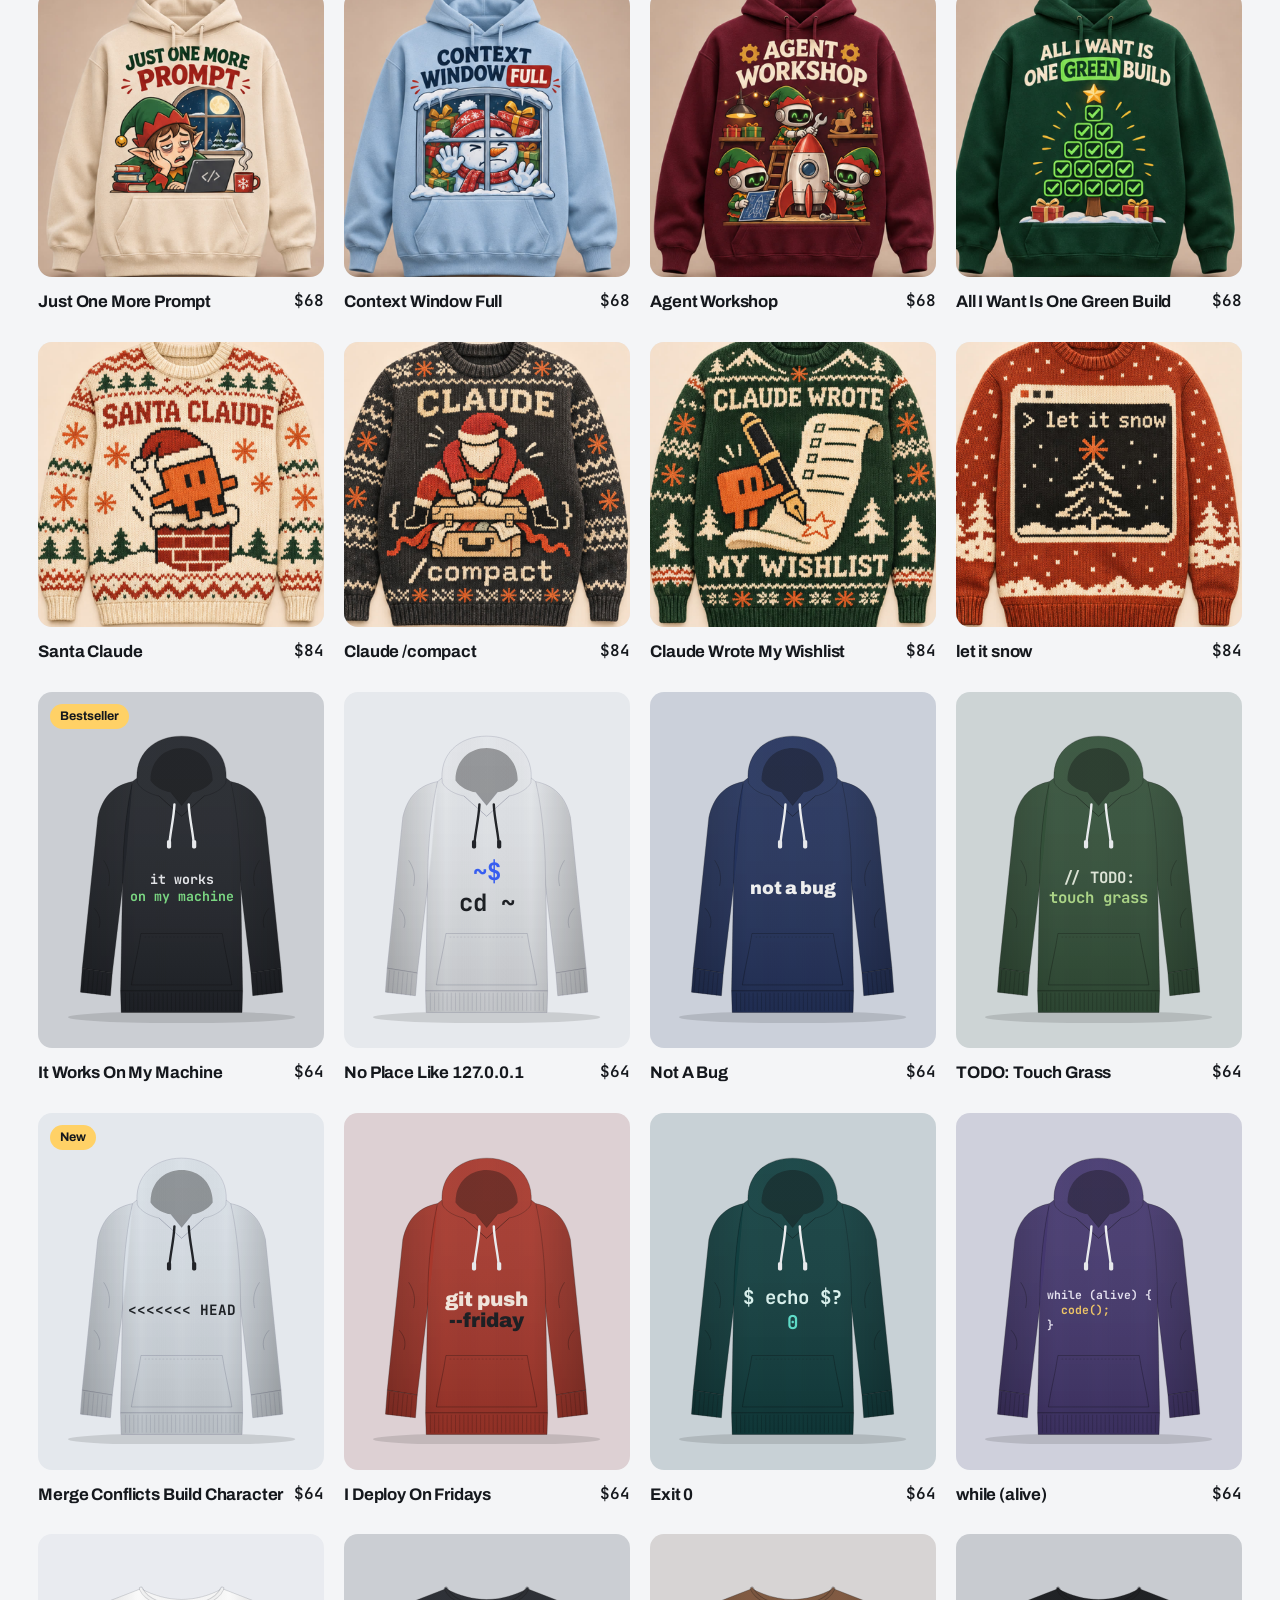
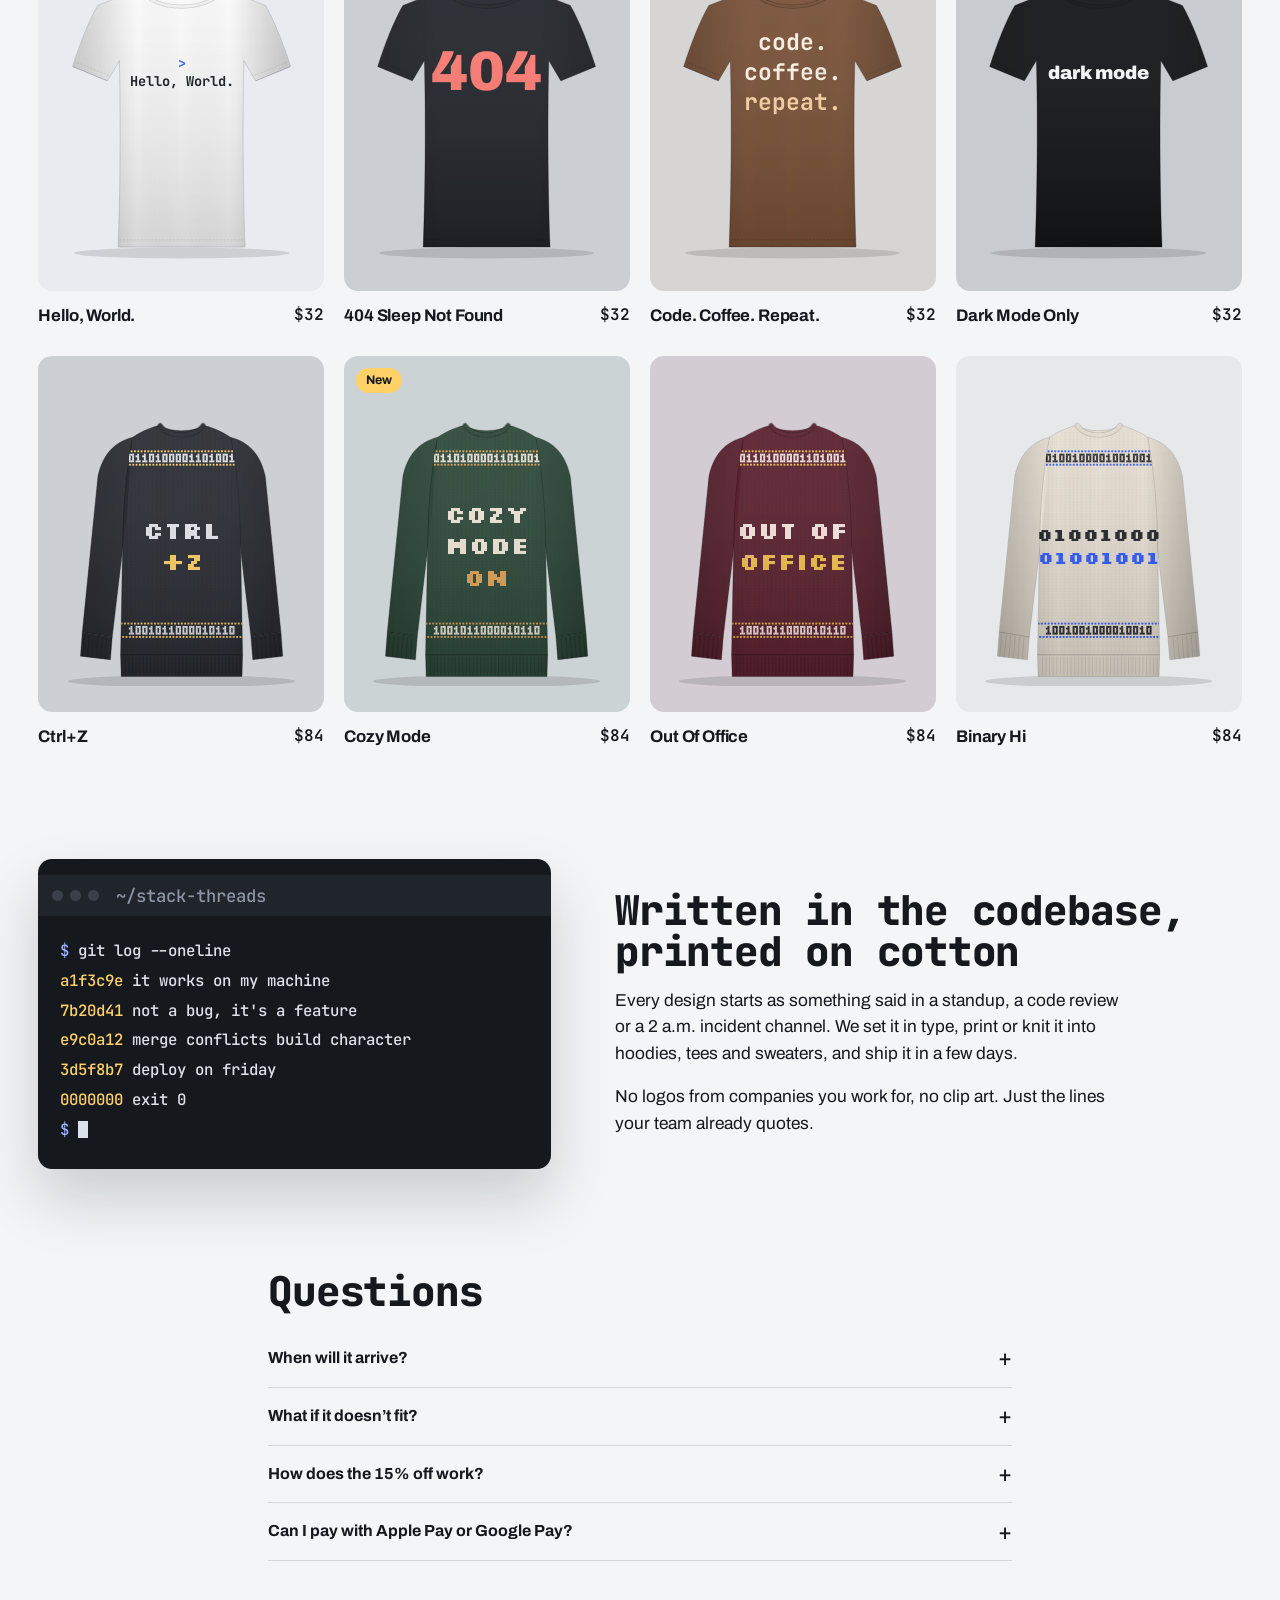
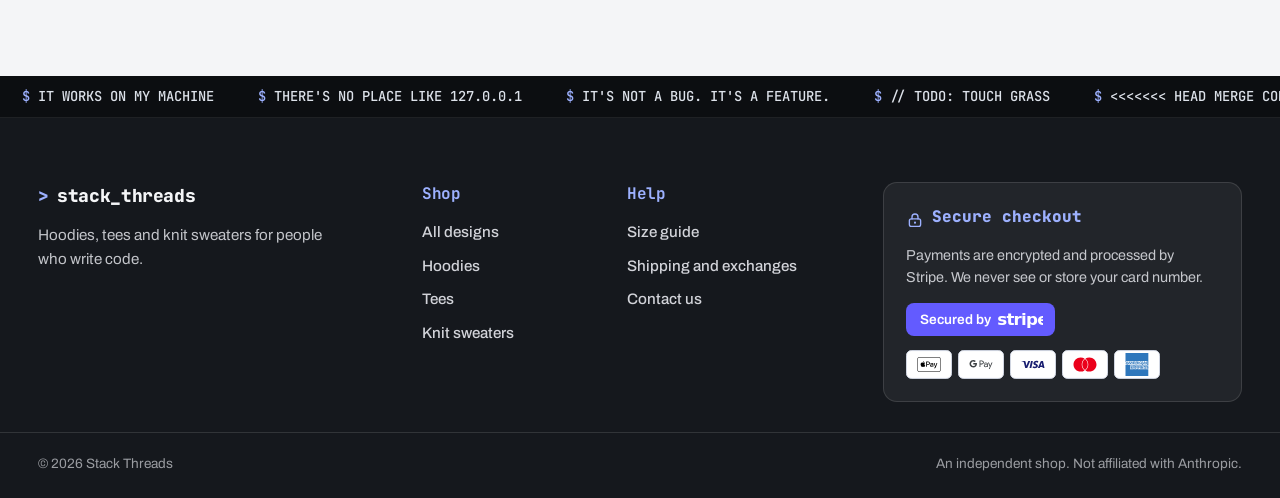
==== commit bcd7ce93: "Hero rack: cut-out garments hanging on hooks from a chrome rail Background-free cut-outs of the 16 o" ====
--- a/index.html
+++ b/index.html
@@ -24,9 +24,9 @@
 <link rel="preconnect" href="https://fonts.googleapis.com">
 <link rel="preconnect" href="https://fonts.gstatic.com" crossorigin>
 <link href="https://fonts.googleapis.com/css2?family=Archivo:wdth,wght@62..125,400..900&family=JetBrains+Mono:wght@400..800&family=Silkscreen:wght@400;700&display=swap" rel="stylesheet">
-<link rel="stylesheet" href="css/shop.css?v=21">
-<script src="js/shop-config.js?v=21"></script>
-<script src="js/pixels.js?v=21"></script>
+<link rel="stylesheet" href="css/shop.css?v=23">
+<script src="js/shop-config.js?v=23"></script>
+<script src="js/pixels.js?v=23"></script>
 </head>
 <body>
 
@@ -262,6 +262,6 @@
 
 <div class="redirect" hidden><div class="redirect-box"><span class="spinner" aria-hidden="true"></span><p>Opening secure checkout…</p><p class="redirect-sub"><svg viewBox="0 0 24 24" width="18" height="18" aria-hidden="true"><rect x="4.5" y="10.5" width="15" height="10" rx="2.5" fill="none" stroke="currentColor" stroke-width="2"/><path d="M8 10.5V8a4 4 0 0 1 8 0v2.5" fill="none" stroke="currentColor" stroke-width="2" stroke-linecap="round"/></svg>Secured by Stripe</p></div></div>
 
-<script src="js/shop.js?v=21"></script>
+<script src="js/shop.js?v=23"></script>
 </body>
 </html>
--- a/css/shop.css
+++ b/css/shop.css
@@ -464,27 +464,40 @@
 
 /* ───────── hero: 3D clothes rack ───────── */
 .hero-pics { display: block; min-width: 0; }
-.rack { --w: clamp(190px, 25vw, 300px); position: relative; height: calc(var(--w) * 1.42); perspective: 1100px; perspective-origin: 50% 20%;
-  border-radius: var(--r); overflow: hidden; touch-action: pan-y; user-select: none; -webkit-user-select: none; cursor: grab; outline: none;
-  background: radial-gradient(120% 70% at 50% 0%, #FFFFFF, transparent 70%), linear-gradient(#E9ECF1, #DCE0E7 78%, #CDD2DA 78.2%, #D7DBE2); }
+.rack { --w: clamp(200px, 24vw, 310px); --rail: 34px; position: relative; height: calc(var(--rail) + 30px + var(--w) * 1.12 + 46px);
+  perspective: 1000px; perspective-origin: 50% var(--rail); border-radius: var(--r); overflow: hidden;
+  touch-action: pan-y; user-select: none; -webkit-user-select: none; cursor: grab; outline: none;
+  background:
+    radial-gradient(60% 50% at 50% 38%, rgba(255, 255, 255, .85), transparent 70%),
+    linear-gradient(#E6E8EC, #D9DCE2 calc(100% - 52px), #C3C8D0 calc(100% - 52px), #CDD1D8 calc(100% - 44px), #BEC3CB); }
 .rack:active { cursor: grabbing; }
 .rack:focus-visible { box-shadow: 0 0 0 3px var(--red); }
-.rack-rail { position: absolute; left: 4%; right: 4%; top: 30px; height: 9px; border-radius: 6px; z-index: 60;
-  background: linear-gradient(#FFFFFF, #AEB5BF 45%, #7D8591 60%, #C9CED6); box-shadow: 0 6px 10px rgba(21, 24, 29, .18); }
-.rack-rail i { position: absolute; top: -40px; width: 8px; height: 44px; border-radius: 4px; background: linear-gradient(90deg, #8F97A3, #E8EBEF, #8F97A3); }
-.rack-rail i:first-child { left: 8px; }
-.rack-rail i:last-child { right: 8px; }
-.rack-floor { position: absolute; left: 50%; bottom: 7%; width: calc(var(--w) * 1.4); height: 26px; translate: -50% 0; border-radius: 50%; background: radial-gradient(rgba(21, 24, 29, .28), transparent 70%); }
-.rack-item { position: absolute; left: 50%; top: 22px; width: var(--w); margin-left: calc(var(--w) / -2); transform-origin: 50% 0; transform-style: preserve-3d;
-  transition: transform .7s cubic-bezier(.2, .8, .2, 1), opacity .5s; -webkit-tap-highlight-color: transparent; }
+/* the rail: a chrome pipe on two ceiling drops */
+.rack-rail { position: absolute; left: 3%; right: 3%; top: var(--rail); height: 10px; margin-top: -5px; border-radius: 5px; z-index: 70;
+  background: linear-gradient(#FDFDFE, #C4CAD2 30%, #7E8794 62%, #A9B0BA 80%, #DDE1E6); box-shadow: 0 7px 12px -4px rgba(21, 24, 29, .35); }
+.rack-rail i { position: absolute; bottom: 6px; width: 6px; height: var(--rail); border-radius: 3px; background: linear-gradient(90deg, #7E8794, #EEF0F3 45%, #8B93A0); }
+.rack-rail i:first-child { left: 6%; }
+.rack-rail i:last-child { right: 6%; }
+.rack-floor { position: absolute; left: 50%; bottom: 30px; width: calc(var(--w) * 1.5); height: 34px; translate: -50% 0; border-radius: 50%;
+  background: radial-gradient(closest-side, rgba(21, 24, 29, .30), rgba(21, 24, 29, .08) 60%, transparent); }
+.rack-spot { position: absolute; inset: 0; pointer-events: none; background: radial-gradient(34% 30% at 50% 0%, rgba(255, 255, 255, .55), transparent); z-index: 80; mix-blend-mode: soft-light; }
+/* one garment on its hook; it turns about the hook, the way a hanger does */
+.rack-item { position: absolute; left: 50%; top: calc(var(--rail) - 9px); width: var(--w); margin-left: calc(var(--w) / -2); transform-origin: 50% 0; transform-style: preserve-3d;
+  transition: transform .8s cubic-bezier(.25, 1.15, .45, 1), opacity .5s; -webkit-tap-highlight-color: transparent; }
 .rack-swing { display: block; transform-origin: 50% 0; }
-.rack-item.sway .rack-swing { animation: sway 1.4s cubic-bezier(.3, .6, .3, 1); }
-@keyframes sway { 0% { transform: rotate(0deg); } 25% { transform: rotate(2.6deg); } 55% { transform: rotate(-1.4deg); } 80% { transform: rotate(.6deg); } 100% { transform: rotate(0deg); } }
-.rack-hook { display: block; width: 26px; height: 42px; margin: 0 auto -4px; color: #8A929E; filter: drop-shadow(0 1px 0 #fff); }
-.rack-card { display: block; aspect-ratio: 1; border-radius: 12px 12px 16px 16px; overflow: hidden; background: #fff;
-  box-shadow: 0 24px 40px -12px rgba(21, 24, 29, .45); filter: brightness(var(--dim, 1)); transition: filter .7s; }
-.rack-card img { display: block; width: 100%; height: 100%; object-fit: cover; pointer-events: none; -webkit-user-drag: none; }
-.rack-item.on .rack-card { box-shadow: 0 34px 50px -14px rgba(21, 24, 29, .55); }
+.rack-item.on .rack-swing { animation: idle 6s ease-in-out infinite; }
+.rack-item.sway .rack-swing { animation: sway 1.6s cubic-bezier(.3, .6, .3, 1); }
+@keyframes sway { 0% { transform: rotate(0deg); } 22% { transform: rotate(2.4deg); } 50% { transform: rotate(-1.4deg); } 76% { transform: rotate(.6deg); } 100% { transform: rotate(0deg); } }
+@keyframes idle { 0%, 100% { transform: rotate(-.5deg); } 50% { transform: rotate(.5deg); } }
+.rack-hook { position: relative; z-index: 0; display: block; width: 20px; height: 40px; margin: 0 auto; color: #8C95A2; filter: drop-shadow(1px 0 0 #F4F6F8); }
+.rack-garment { position: relative; z-index: 1; display: block; margin-top: -10px; }
+.rack-garment img { display: block; width: 100%; height: auto; pointer-events: none; -webkit-user-drag: none;
+  filter: drop-shadow(0 16px 14px rgba(21, 24, 29, .28)) drop-shadow(0 2px 2px rgba(21, 24, 29, .18)); }
+.rack-item.far .rack-garment img { filter: none; }
+/* light falls off on the turned garments: a shade laid over the garment's own shape */
+.rack-shade { position: absolute; inset: 0; pointer-events: none; opacity: var(--shade, 0); transition: opacity .8s;
+  background: linear-gradient(var(--side, 90deg), rgba(10, 12, 16, .9), rgba(10, 12, 16, .35));
+  -webkit-mask: var(--img) 0 0 / 100% 100% no-repeat; mask: var(--img) 0 0 / 100% 100% no-repeat; }
 .rack-ui { display: flex; align-items: center; justify-content: center; gap: 14px; margin-top: 14px; }
 .rack-label { display: grid; justify-items: center; gap: 4px; min-width: 0; flex: 0 1 300px; text-align: center; text-decoration: none; color: inherit; }
 .rack-label b { font-weight: 700; font-size: 1.02rem; white-space: nowrap; overflow: hidden; text-overflow: ellipsis; max-width: 100%; }
@@ -493,5 +506,5 @@
 .rack-arrow { flex: none; width: 44px; height: 44px; border-radius: 50%; border: 1px solid var(--line); background: #fff; font-size: 1.6rem; line-height: 1; cursor: pointer; color: var(--green); }
 .rack-arrow:hover { border-color: var(--green); }
 .rack-arrow:focus-visible { outline: 3px solid var(--red); outline-offset: 2px; }
-@media (max-width: 820px) { .rack { --w: min(54vw, 260px); } }
-@media (prefers-reduced-motion: reduce) { .rack-item { transition: opacity .2s; } }
+@media (max-width: 820px) { .rack { --w: min(60vw, 280px); --rail: 26px; } }
+@media (prefers-reduced-motion: reduce) { .rack-item { transition: opacity .2s; } .rack-item.on .rack-swing { animation: none; } }
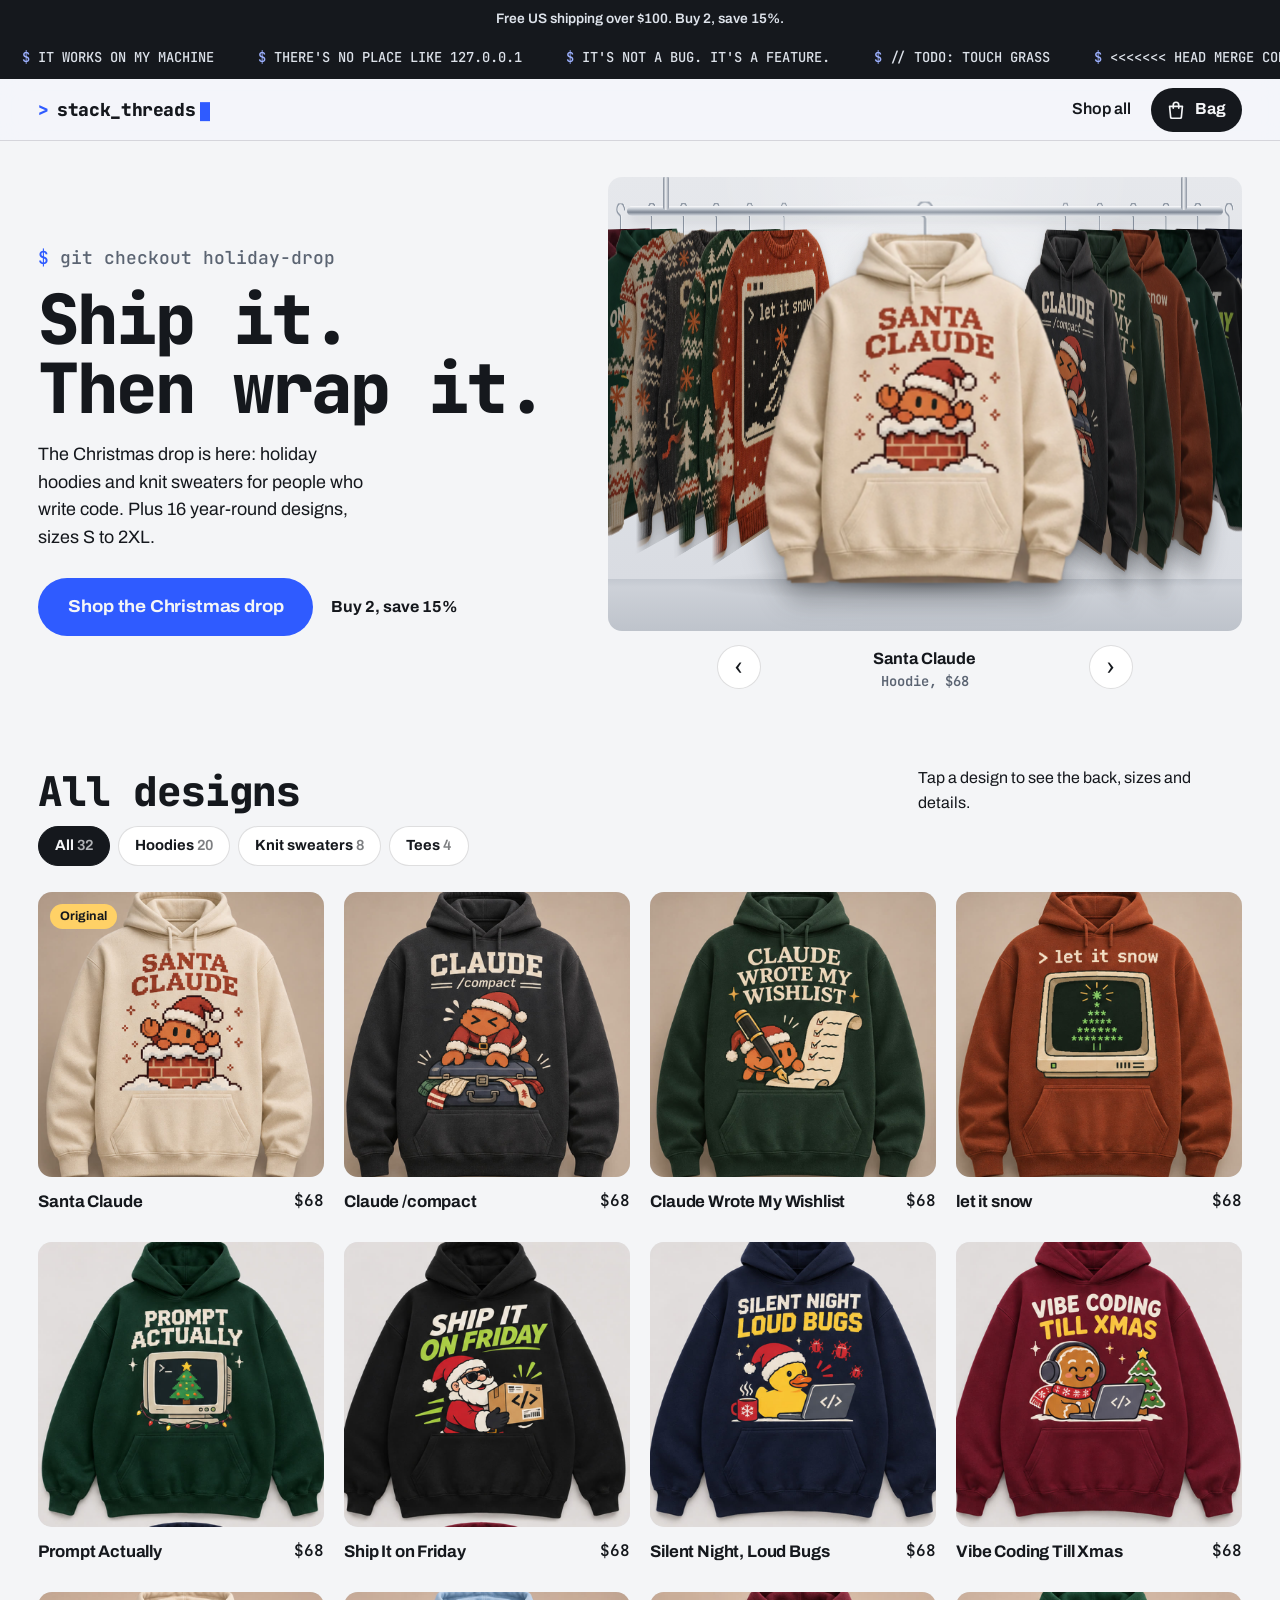
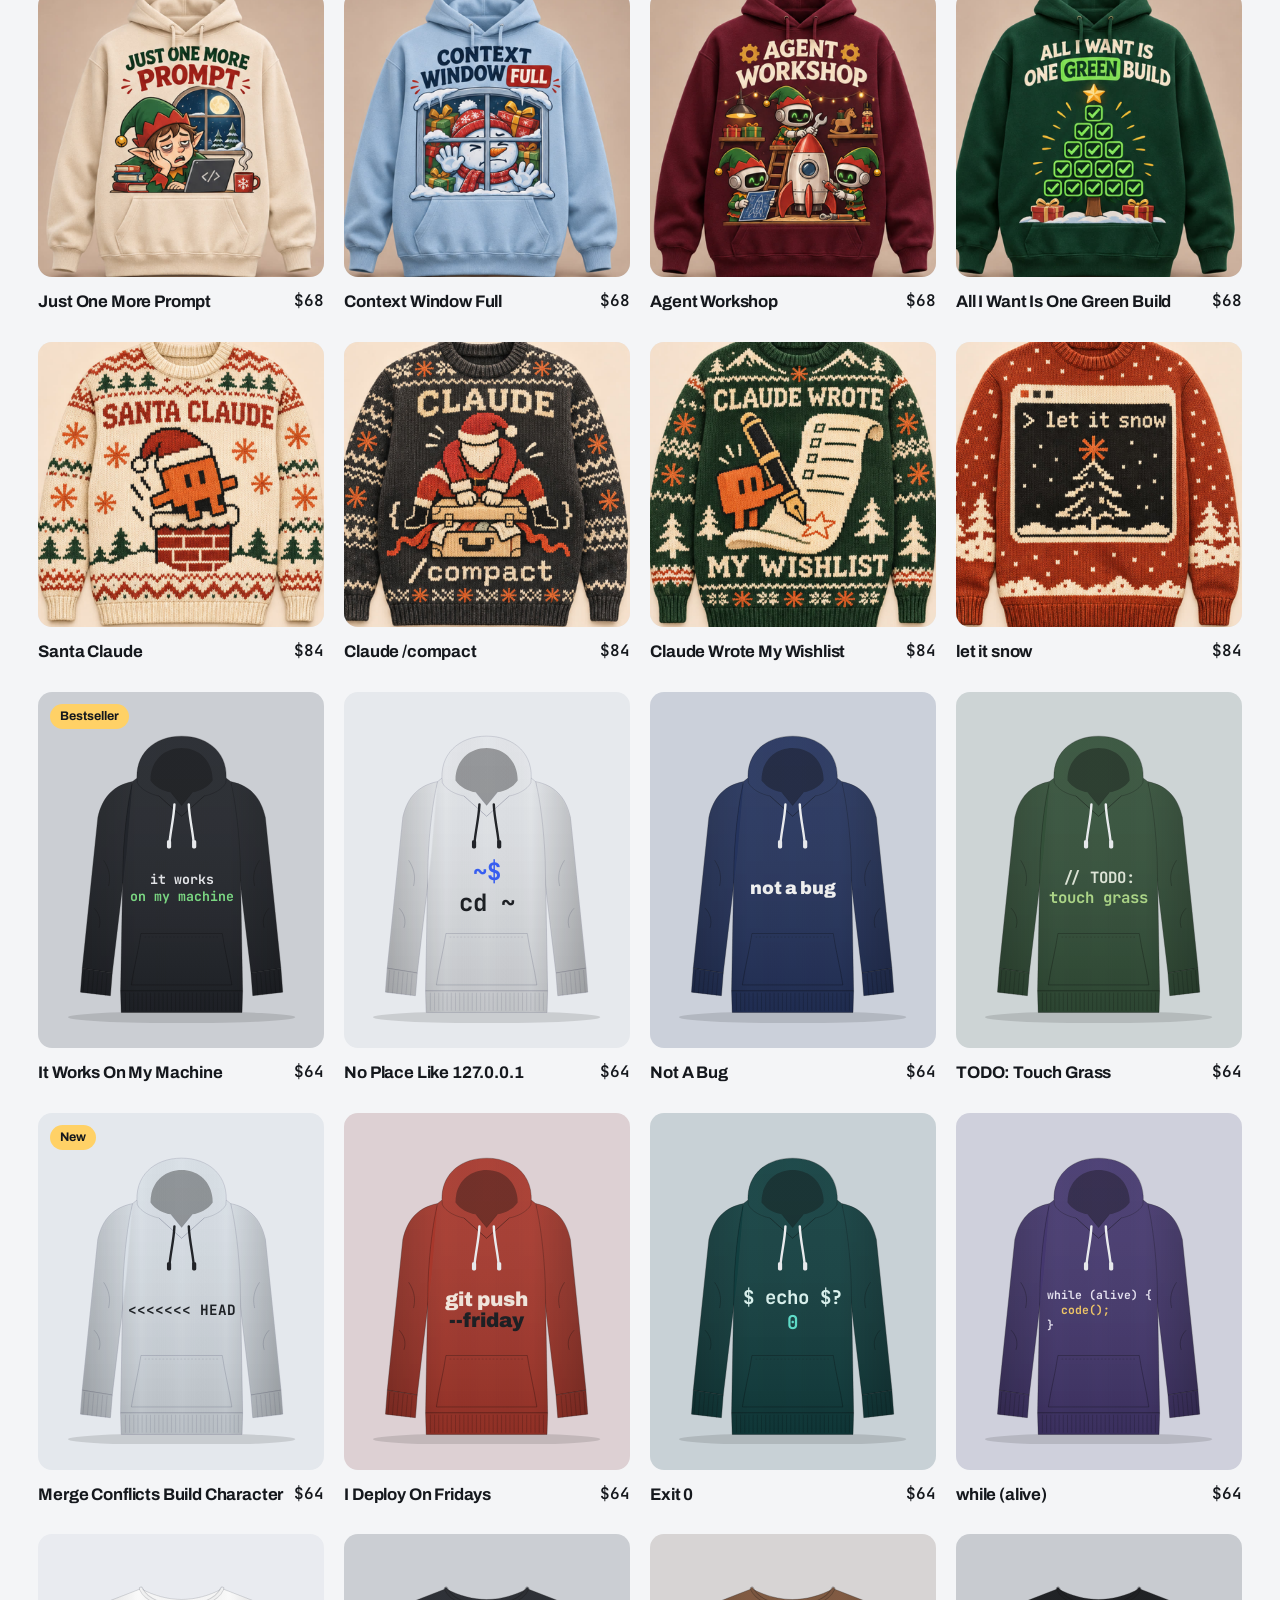
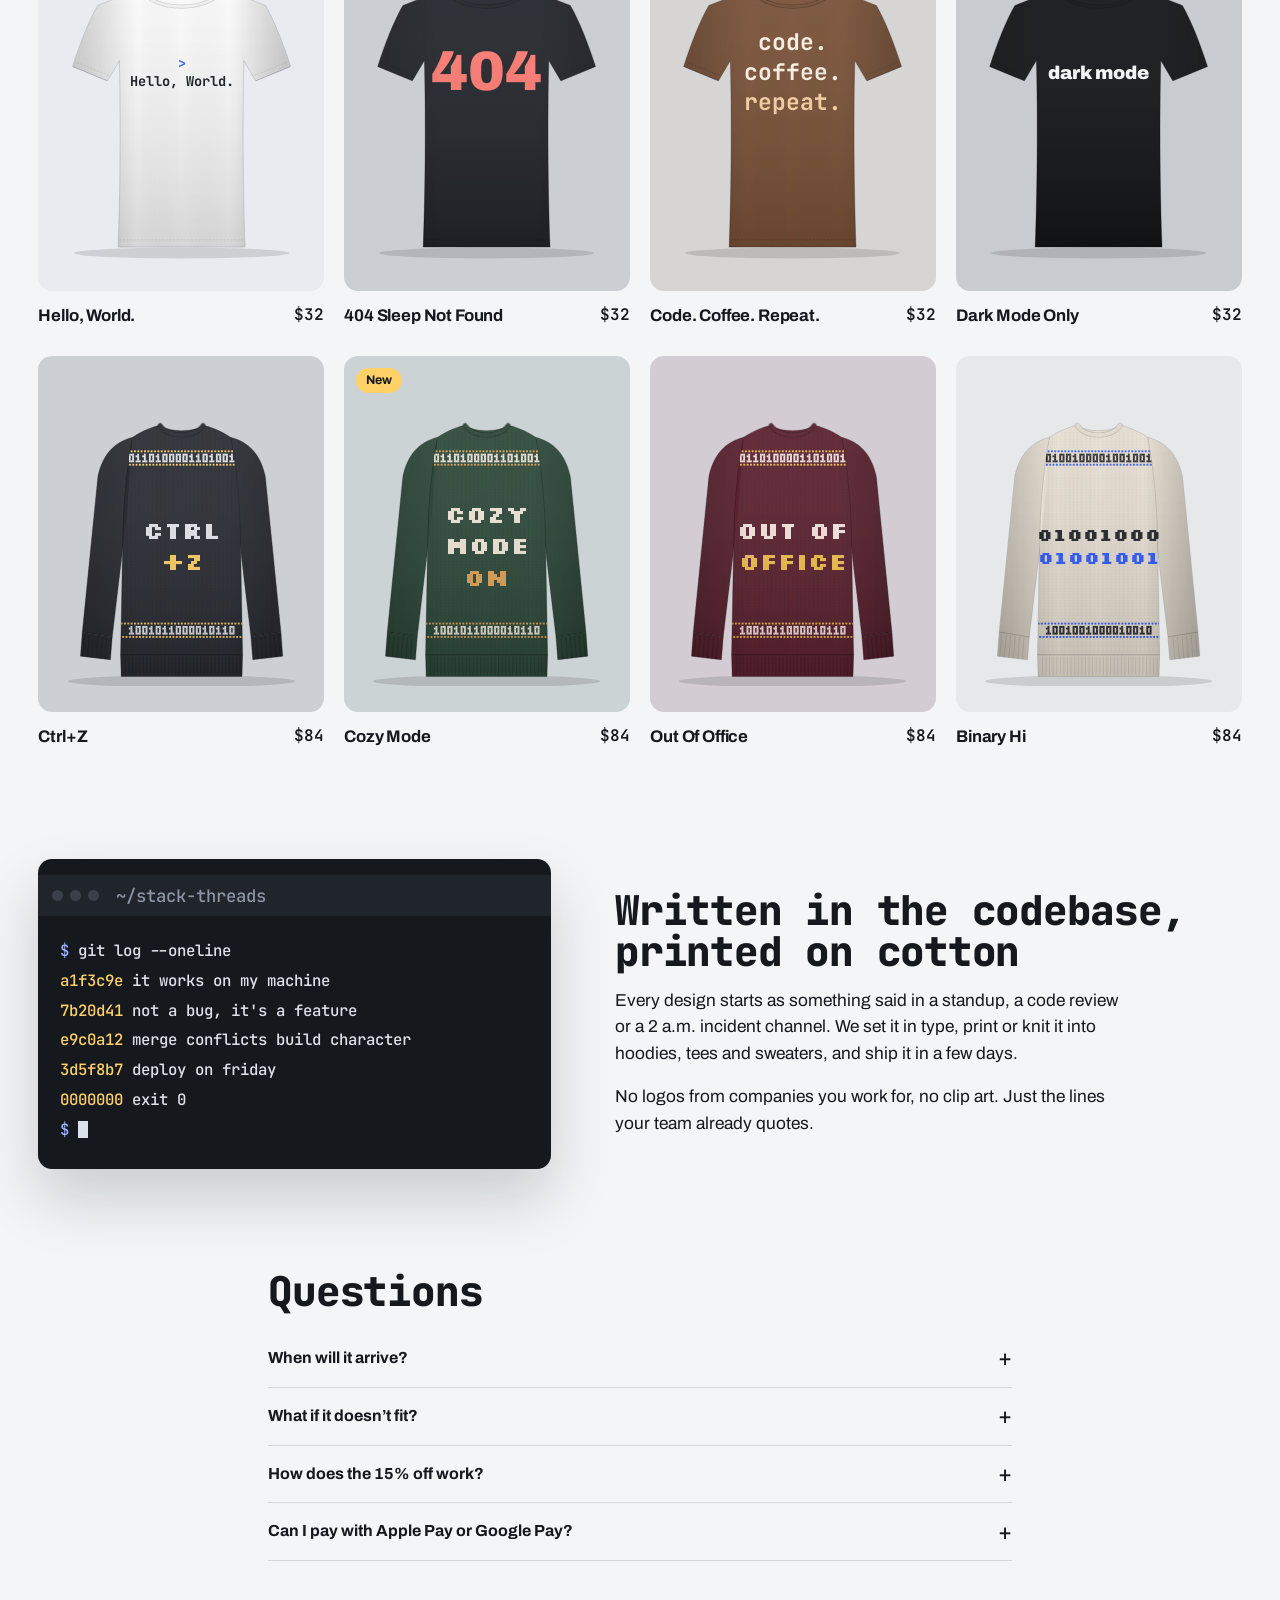
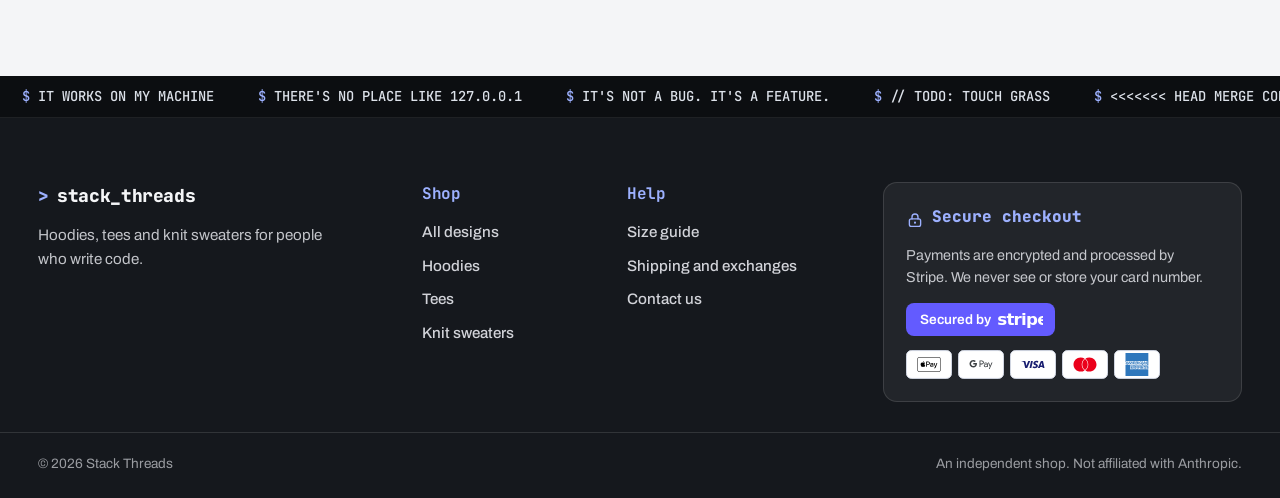
==== commit 8f830da2: "Rack: soften the cut sleeve edges of the knit sweater photos Co-Authored-By: Claude Opus 5.5 <norepl" ====
--- a/index.html
+++ b/index.html
@@ -24,9 +24,9 @@
 <link rel="preconnect" href="https://fonts.googleapis.com">
 <link rel="preconnect" href="https://fonts.gstatic.com" crossorigin>
 <link href="https://fonts.googleapis.com/css2?family=Archivo:wdth,wght@62..125,400..900&family=JetBrains+Mono:wght@400..800&family=Silkscreen:wght@400;700&display=swap" rel="stylesheet">
-<link rel="stylesheet" href="css/shop.css?v=23">
-<script src="js/shop-config.js?v=23"></script>
-<script src="js/pixels.js?v=23"></script>
+<link rel="stylesheet" href="css/shop.css?v=24">
+<script src="js/shop-config.js?v=24"></script>
+<script src="js/pixels.js?v=24"></script>
 </head>
 <body>
 
@@ -262,6 +262,6 @@
 
 <div class="redirect" hidden><div class="redirect-box"><span class="spinner" aria-hidden="true"></span><p>Opening secure checkout…</p><p class="redirect-sub"><svg viewBox="0 0 24 24" width="18" height="18" aria-hidden="true"><rect x="4.5" y="10.5" width="15" height="10" rx="2.5" fill="none" stroke="currentColor" stroke-width="2"/><path d="M8 10.5V8a4 4 0 0 1 8 0v2.5" fill="none" stroke="currentColor" stroke-width="2" stroke-linecap="round"/></svg>Secured by Stripe</p></div></div>
 
-<script src="js/shop.js?v=23"></script>
+<script src="js/shop.js?v=24"></script>
 </body>
 </html>
--- a/css/shop.css
+++ b/css/shop.css
@@ -508,3 +508,5 @@
 .rack-arrow:focus-visible { outline: 3px solid var(--red); outline-offset: 2px; }
 @media (max-width: 820px) { .rack { --w: min(60vw, 280px); --rail: 26px; } }
 @media (prefers-reduced-motion: reduce) { .rack-item { transition: opacity .2s; } .rack-item.on .rack-swing { animation: none; } }
+/* the knit photos run off the frame at the sleeves: let the cut sleeve edges fall away softly */
+.rack-item.knit .rack-garment { -webkit-mask: linear-gradient(90deg, transparent, #000 7%, #000 93%, transparent); mask: linear-gradient(90deg, transparent, #000 7%, #000 93%, transparent); }
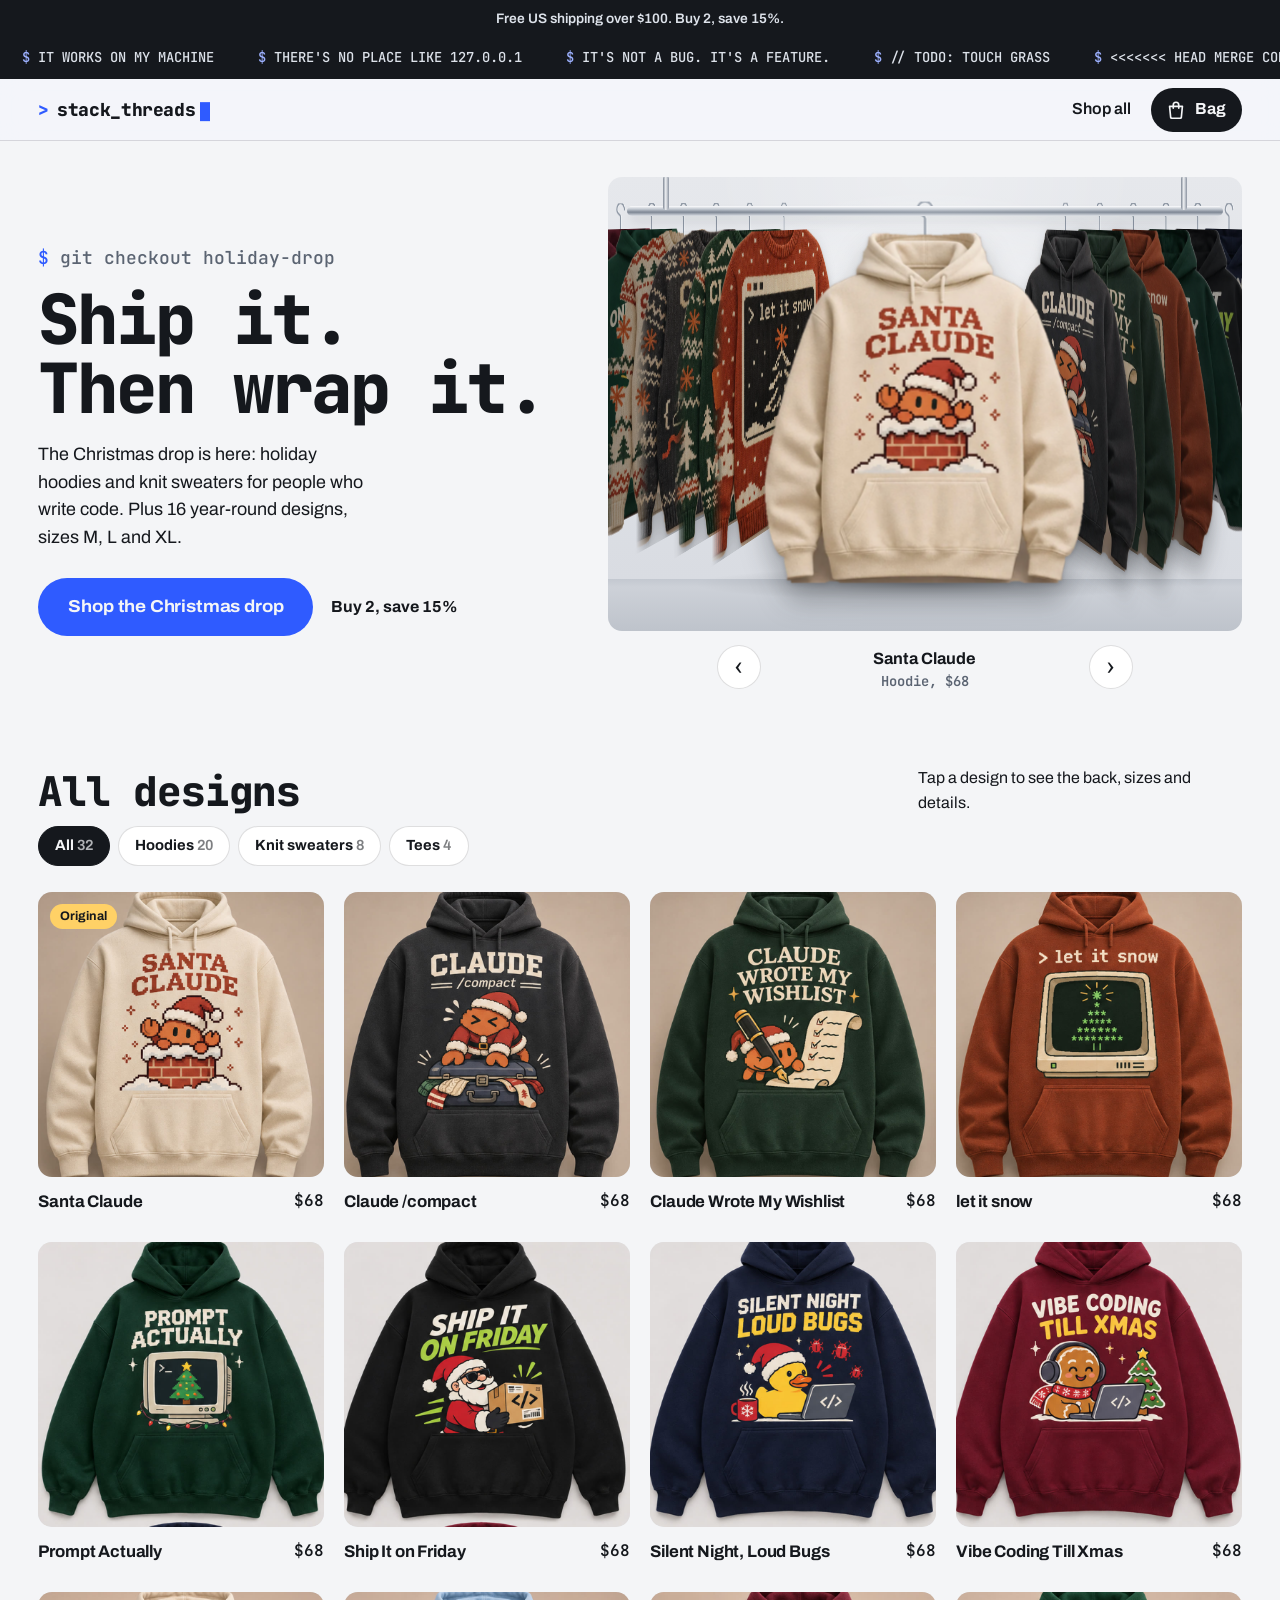
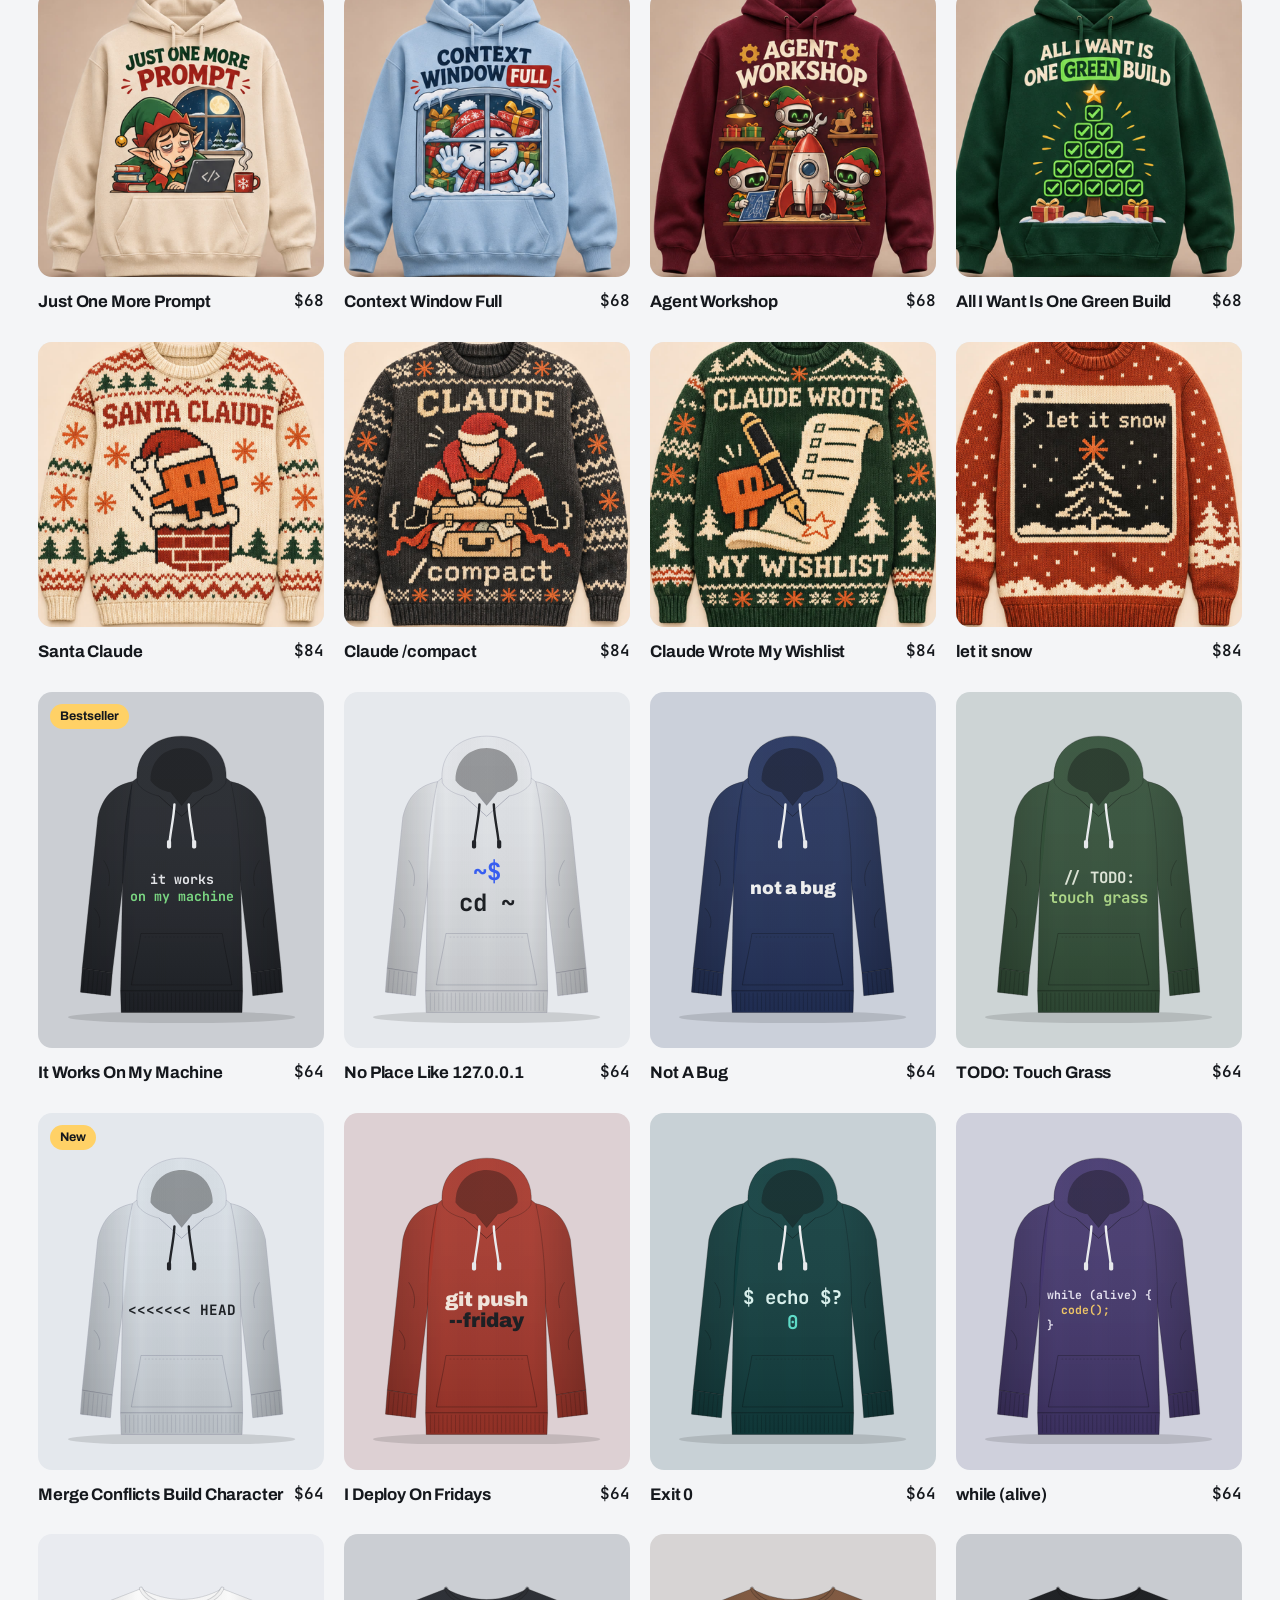
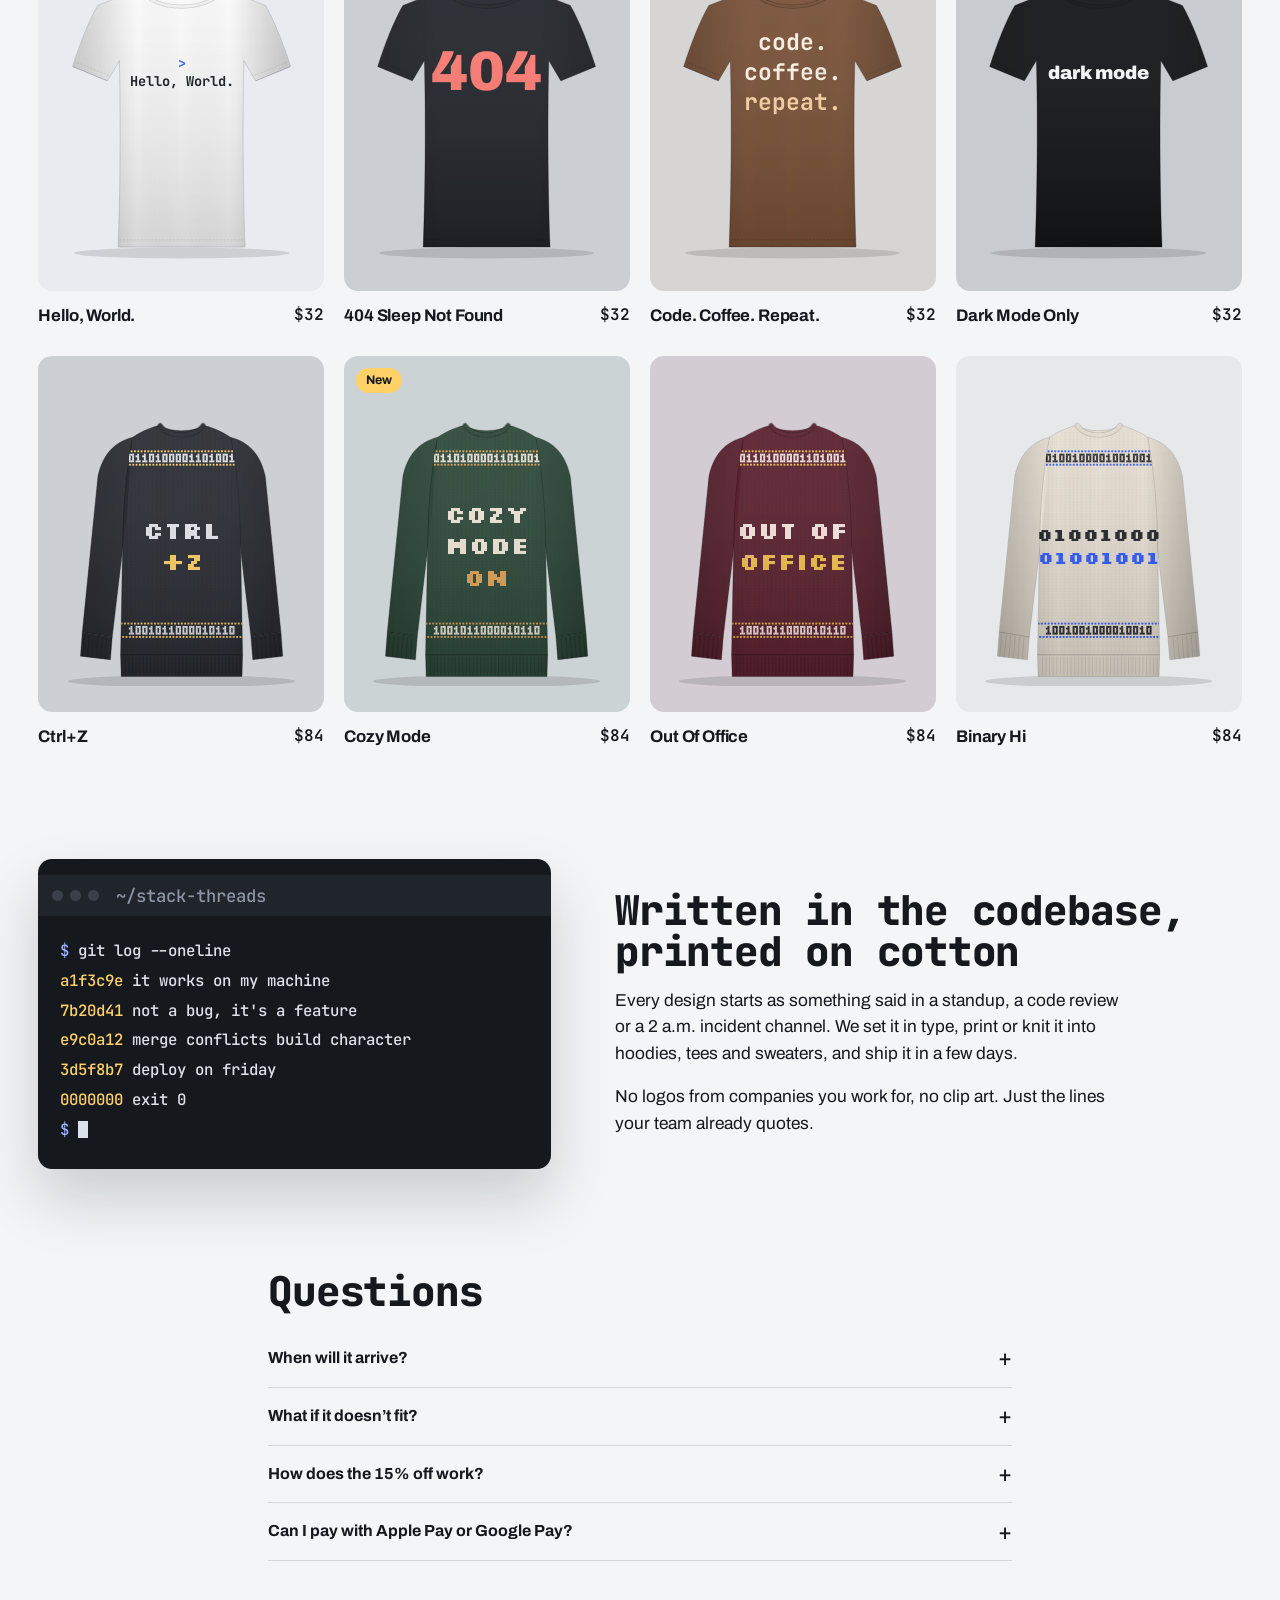
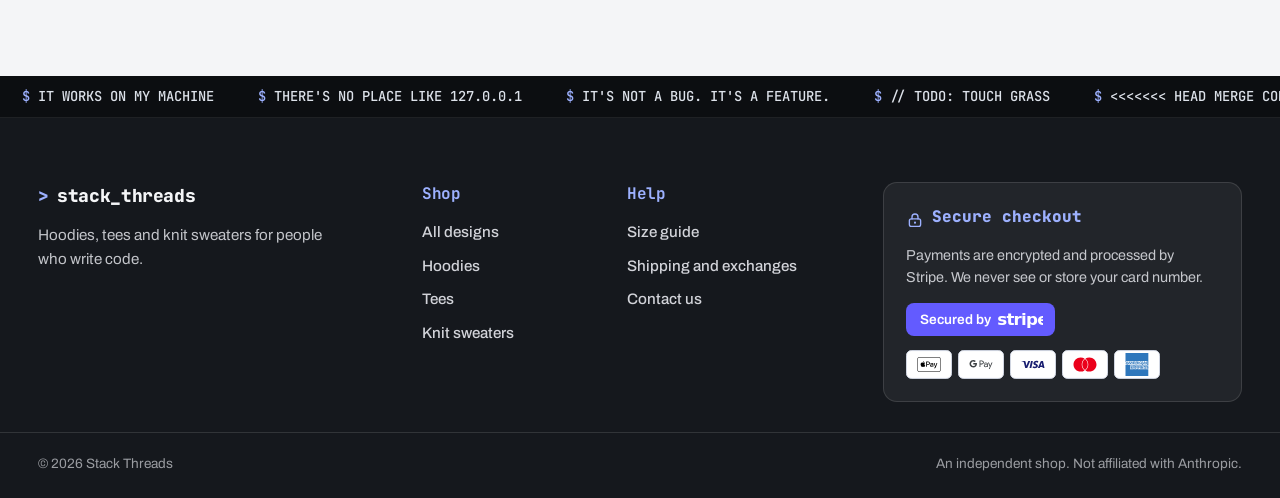
==== commit 8f6c3fae: "Sizes: offer M, L and XL only Co-Authored-By: Claude Opus 5.5 <noreply@anthropic.com>" ====
--- a/index.html
+++ b/index.html
@@ -4,7 +4,7 @@
 <meta charset="utf-8">
 <meta name="viewport" content="width=device-width, initial-scale=1, viewport-fit=cover">
 <title>Stack Threads: hoodies and tees for people who write code</title>
-<meta name="description" content="Hoodies and tees printed with the things developers actually say. It works on my machine, 127.0.0.1, exit 0 and more. Sizes S to 2XL. Buy 2, save 15%.">
+<meta name="description" content="Hoodies and tees printed with the things developers actually say. It works on my machine, 127.0.0.1, exit 0 and more. Sizes M, L and XL. Buy 2, save 15%.">
 <meta name="theme-color" content="#15181D">
 <link rel="icon" href="assets/icon.svg" type="image/svg+xml">
 <link rel="canonical" href="https://thedurancode.github.io/santa-claude/">
@@ -24,9 +24,9 @@
 <link rel="preconnect" href="https://fonts.googleapis.com">
 <link rel="preconnect" href="https://fonts.gstatic.com" crossorigin>
 <link href="https://fonts.googleapis.com/css2?family=Archivo:wdth,wght@62..125,400..900&family=JetBrains+Mono:wght@400..800&family=Silkscreen:wght@400;700&display=swap" rel="stylesheet">
-<link rel="stylesheet" href="css/shop.css?v=24">
-<script src="js/shop-config.js?v=24"></script>
-<script src="js/pixels.js?v=24"></script>
+<link rel="stylesheet" href="css/shop.css?v=25">
+<script src="js/shop-config.js?v=25"></script>
+<script src="js/pixels.js?v=25"></script>
 </head>
 <body>
 
@@ -50,7 +50,7 @@
     <div class="hero-copy">
       <p class="hero-prompt" aria-hidden="true"><span>$</span> git checkout holiday-drop</p>
       <h1 id="hero-h">Ship it.<br>Then wrap it.</h1>
-      <p>The Christmas drop is here: holiday hoodies and knit sweaters for people who write code. Plus 16 year-round designs, sizes S to 2XL.</p>
+      <p>The Christmas drop is here: holiday hoodies and knit sweaters for people who write code. Plus 16 year-round designs, sizes M, L and XL.</p>
       <div class="hero-cta">
         <a class="pill-btn hero-btn" href="#all">Shop the Christmas drop</a>
         <span class="hero-deal">Buy 2, save 15%</span>
@@ -262,6 +262,6 @@
 
 <div class="redirect" hidden><div class="redirect-box"><span class="spinner" aria-hidden="true"></span><p>Opening secure checkout…</p><p class="redirect-sub"><svg viewBox="0 0 24 24" width="18" height="18" aria-hidden="true"><rect x="4.5" y="10.5" width="15" height="10" rx="2.5" fill="none" stroke="currentColor" stroke-width="2"/><path d="M8 10.5V8a4 4 0 0 1 8 0v2.5" fill="none" stroke="currentColor" stroke-width="2" stroke-linecap="round"/></svg>Secured by Stripe</p></div></div>
 
-<script src="js/shop.js?v=24"></script>
+<script src="js/shop.js?v=25"></script>
 </body>
 </html>
--- a/css/shop.css
+++ b/css/shop.css
@@ -86,7 +86,7 @@
 .swatch { flex: none; width: 64px; height: 64px; overflow: hidden; scroll-snap-align: start; border-radius: 12px; background: var(--c); box-shadow: inset 0 0 0 1px rgba(0, 0, 0, .12); outline: 2px solid transparent; outline-offset: 3px; transition: outline-color .15s, transform .15s; }
 .swatch:hover { transform: scale(1.06); }
 .swatch[aria-checked="true"] { outline-color: var(--green); }
-.sizes { display: grid; grid-template-columns: repeat(5, 1fr); gap: 8px; }
+.sizes { display: grid; grid-template-columns: repeat(3, 1fr); gap: 8px; }
 .size { height: 52px; border-radius: 14px; border: 1.5px solid var(--line); background: #fff; font-weight: 700; font-size: 1.02rem; transition: border-color .15s, background .15s, color .15s; }
 .size:hover { border-color: var(--green); }
 .size[aria-checked="true"] { background: var(--green); border-color: var(--green); color: var(--blush); }
